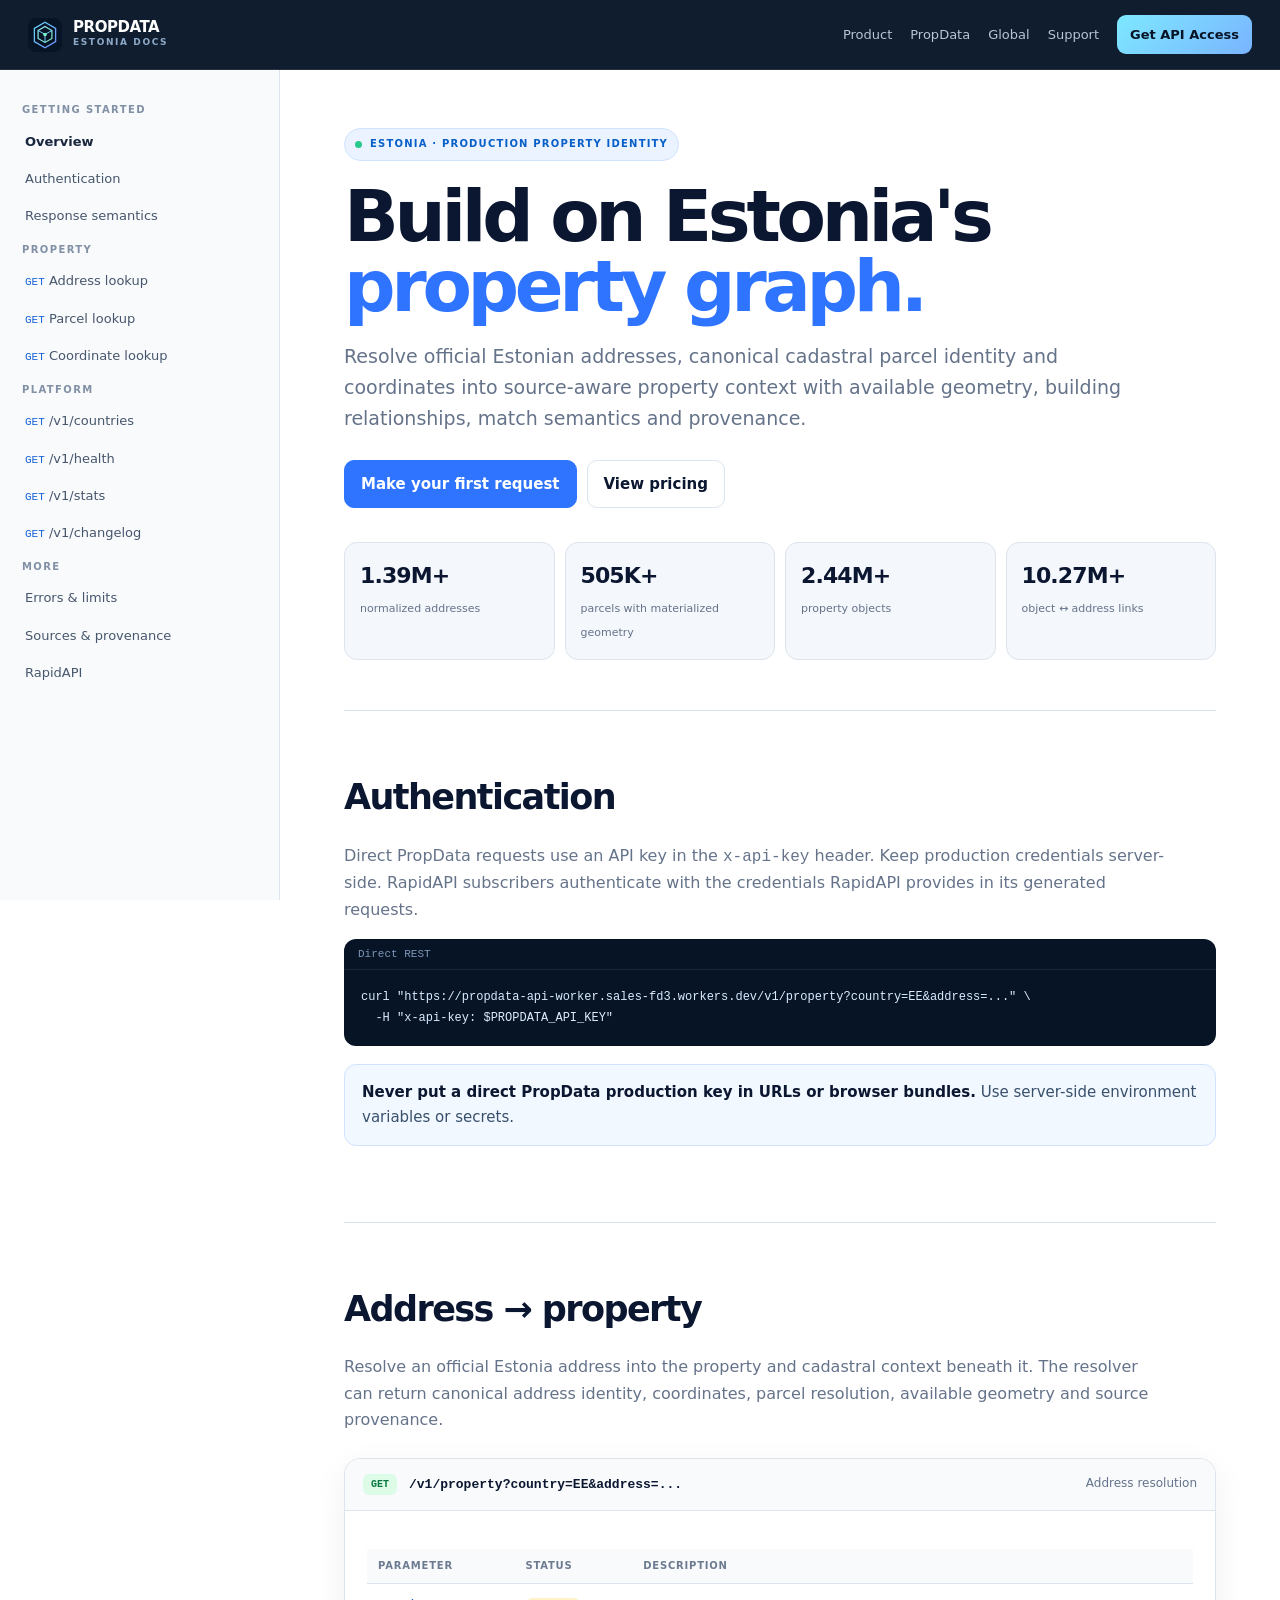
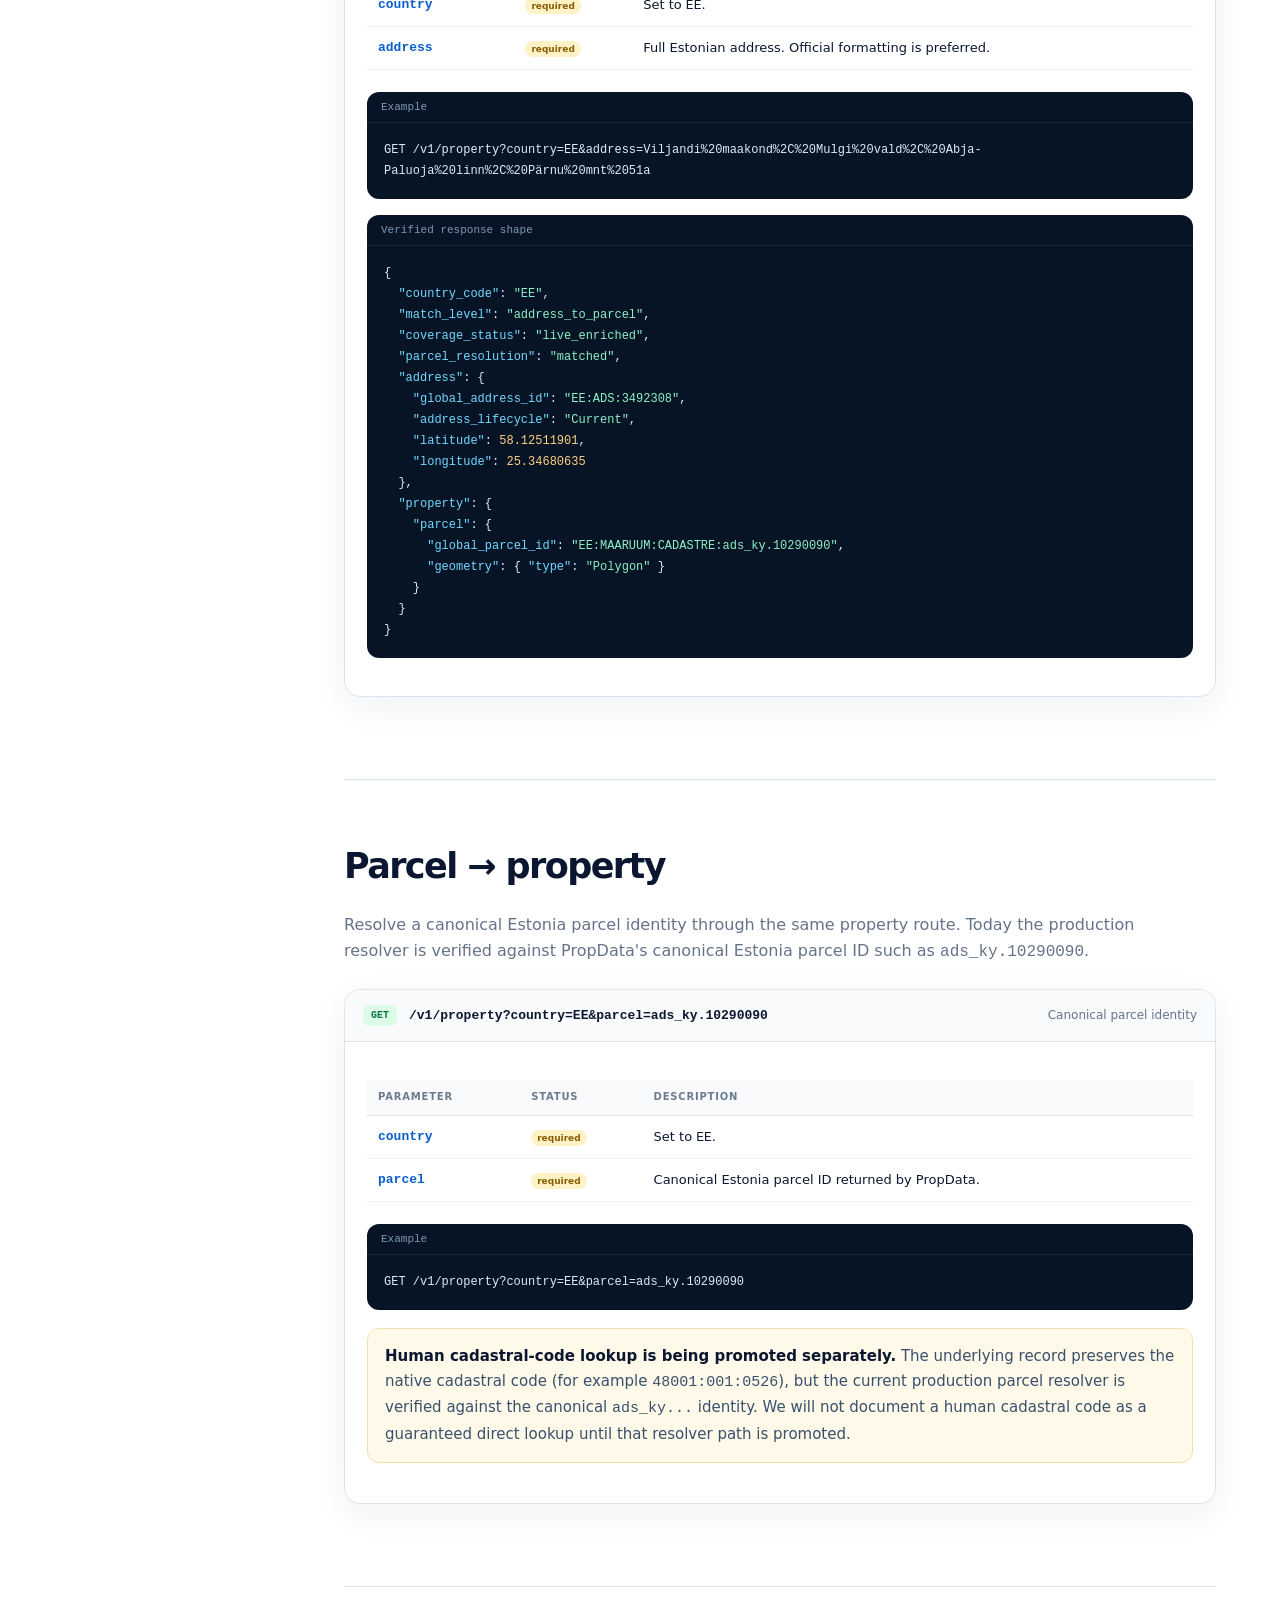
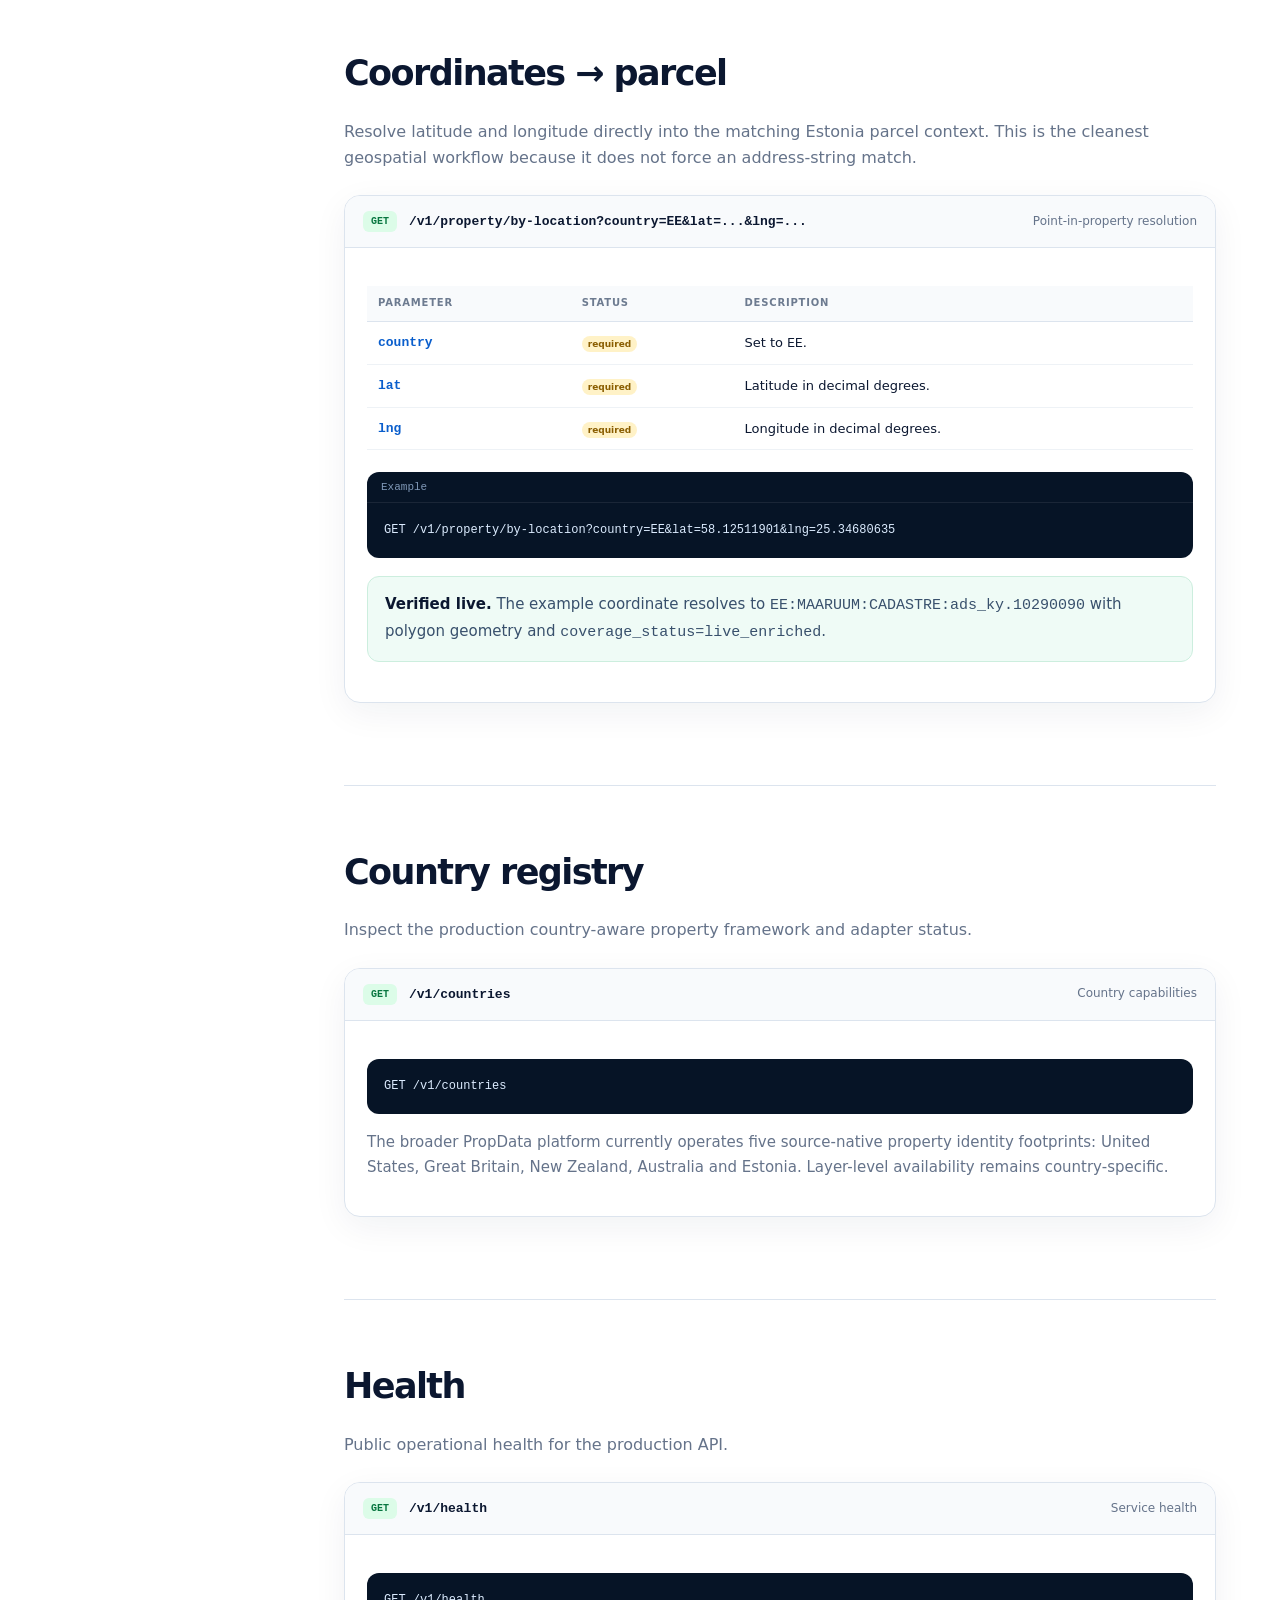
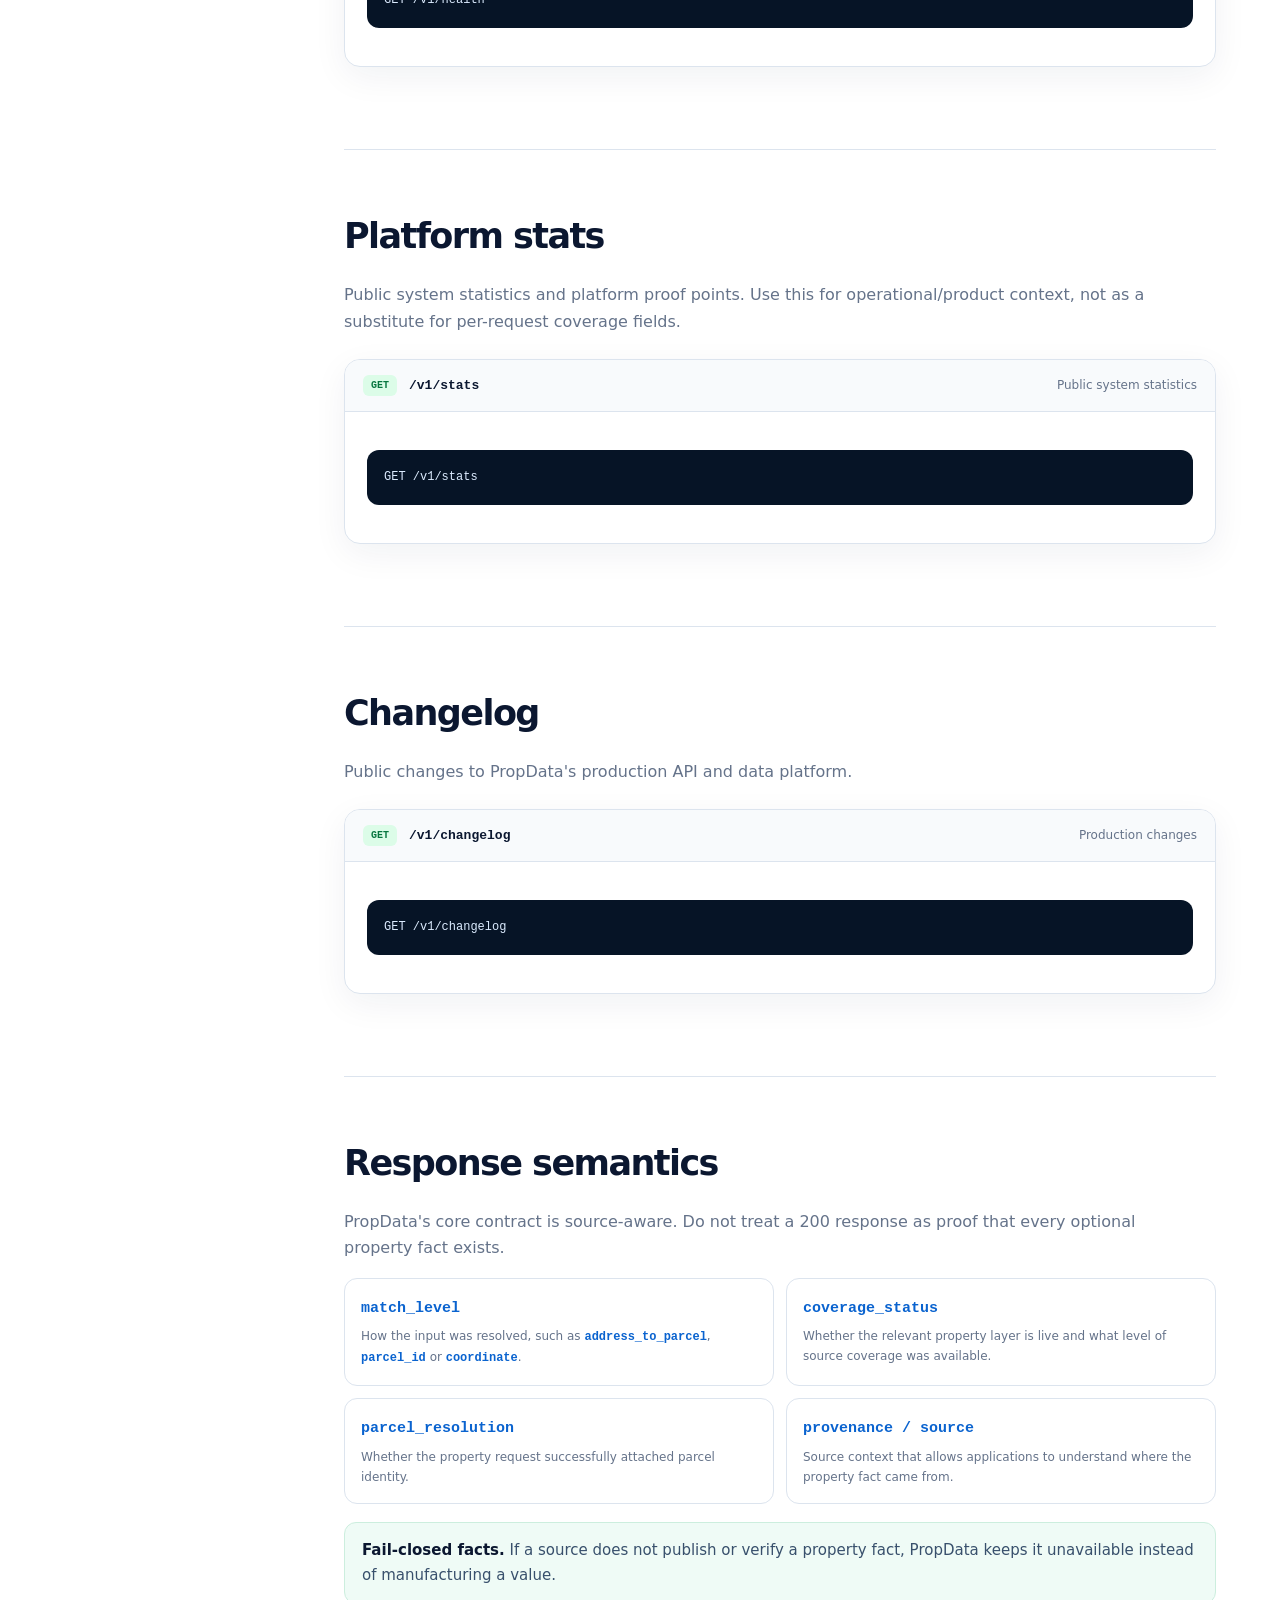
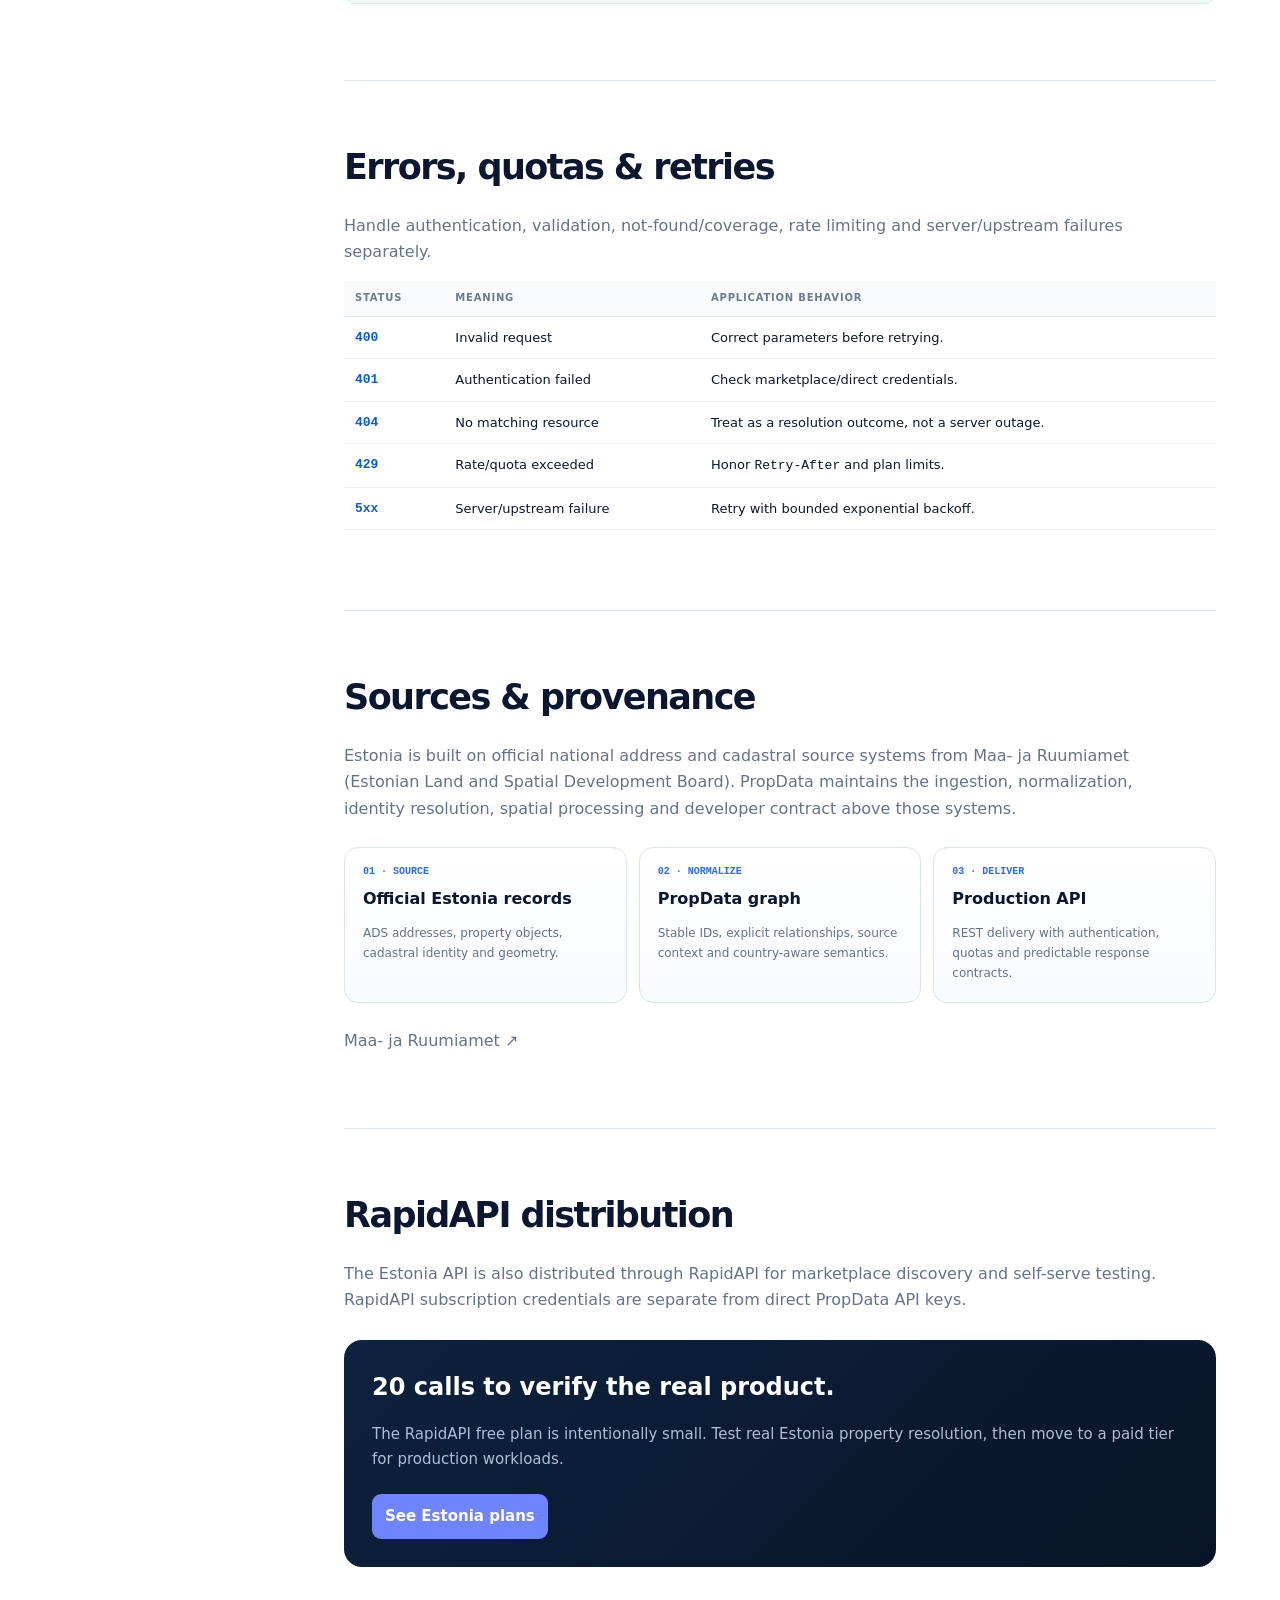
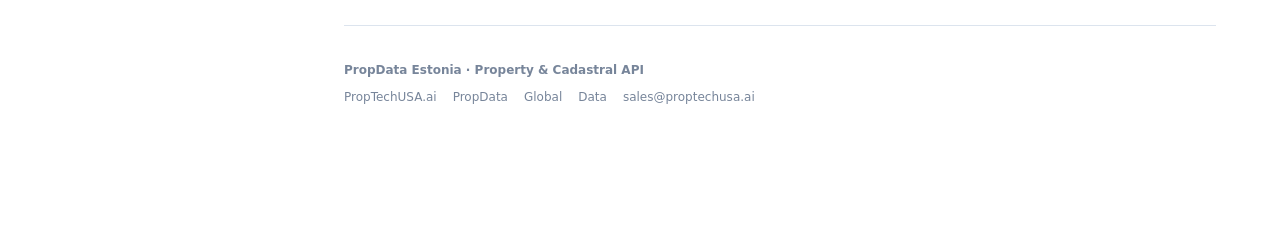
==== docs.html @ 24b3ff58 "Add premium Estonia developer documentation" ====
<!doctype html>
<html lang="en">
<head>
  <meta charset="utf-8">
  <meta name="viewport" content="width=device-width,initial-scale=1,viewport-fit=cover">
  <title>PropData Estonia API Documentation | Addresses, Parcels, Geometry & Property Graph</title>
  <meta name="description" content="Developer documentation for PropData Estonia: address lookup, parcel identity, coordinate resolution, country discovery, service health, stats, changelog, response semantics and source provenance.">
  <meta name="robots" content="index,follow,max-image-preview:large">
  <meta name="theme-color" content="#061426">
  <link rel="canonical" href="https://ee.proptechusa.ai/docs">
  <link rel="icon" href="/favicon.svg" type="image/svg+xml">
  <meta property="og:type" content="website">
  <meta property="og:site_name" content="PropData Estonia">
  <meta property="og:title" content="PropData Estonia API Documentation">
  <meta property="og:description" content="Build with Estonia property identity, addresses, cadastral parcels, available geometry and source-aware relationships through the PropData API.">
  <meta property="og:url" content="https://ee.proptechusa.ai/docs">
  <style>
    :root{--navy:#061426;--navy2:#0b1e36;--ink:#0b1730;--muted:#65738a;--line:#dce4ee;--soft:#f4f7fb;--white:#fff;--blue:#2f74ff;--cyan:#63d9ff;--green:#29c98b;--sidebar:280px;--mono:ui-monospace,SFMono-Regular,Menlo,Consolas,monospace}*{box-sizing:border-box}html{scroll-behavior:smooth}body{margin:0;font:15px/1.65 Inter,ui-sans-serif,system-ui,-apple-system,BlinkMacSystemFont,"Segoe UI",sans-serif;color:var(--ink);background:#fff}a{color:inherit;text-decoration:none}code,pre{font-family:var(--mono)}.topbar{position:sticky;top:0;z-index:50;height:70px;background:rgba(6,20,38,.96);backdrop-filter:blur(16px);border-bottom:1px solid rgba(255,255,255,.09);color:white}.topbar-inner{height:100%;max-width:1500px;margin:auto;padding:0 28px;display:flex;align-items:center;gap:25px}.brand{display:flex;align-items:center;gap:11px;font-weight:900;letter-spacing:-.03em}.brand img{width:34px;height:34px}.brand small{display:block;font-size:9px;letter-spacing:.18em;color:#8faac8}.brand strong{display:block;line-height:1}.toplinks{margin-left:auto;display:flex;gap:18px;align-items:center;color:#b8c5d6;font-size:13px}.toplinks a:hover{color:white}.toplinks .cta{color:#061426;background:linear-gradient(135deg,#7ee8ff,#79b4ff);padding:9px 13px;border-radius:9px;font-weight:800}.layout{display:grid;grid-template-columns:var(--sidebar) minmax(0,1fr)}.sidebar{position:sticky;top:70px;height:calc(100vh - 70px);overflow:auto;border-right:1px solid var(--line);background:#f8fafc;padding:25px 0}.side-title{padding:7px 22px 4px;font-size:10px;font-weight:900;letter-spacing:.14em;color:#8290a5;text-transform:uppercase}.side-link{display:block;padding:8px 22px;border-left:3px solid transparent;color:#47566c;font-size:13px}.side-link:hover{background:#eef4fb;color:#0a56ce}.side-link code{font-size:11px;color:#1764d7}.side-link.major{font-weight:750;color:#18263d}.content{max-width:1040px;padding:58px 64px 120px}.hero{padding-bottom:50px;border-bottom:1px solid var(--line)}.badge{display:inline-flex;align-items:center;gap:8px;font-size:10px;font-weight:900;letter-spacing:.12em;color:#075fc7;background:#eaf3ff;border:1px solid #cfe3ff;border-radius:999px;padding:7px 10px}.badge i{width:7px;height:7px;background:var(--green);border-radius:50%}.hero h1{font-size:clamp(44px,6vw,72px);letter-spacing:-.06em;line-height:.98;margin:20px 0 18px}.hero h1 span{color:var(--blue)}.hero p{max-width:800px;font-size:19px;color:var(--muted)}.hero-actions{display:flex;gap:10px;flex-wrap:wrap;margin-top:25px}.btn{display:inline-flex;align-items:center;justify-content:center;padding:11px 16px;border-radius:10px;font-weight:800;border:1px solid var(--line)}.btn.primary{background:var(--blue);color:white;border-color:var(--blue)}.proof{display:grid;grid-template-columns:repeat(4,1fr);gap:10px;margin-top:34px}.proof div{border:1px solid var(--line);border-radius:13px;padding:15px;background:var(--soft)}.proof b{display:block;font-size:22px;letter-spacing:-.04em}.proof span{font-size:11px;color:var(--muted)}.section{padding:58px 0;border-bottom:1px solid var(--line);scroll-margin-top:90px}.section h2{font-size:35px;letter-spacing:-.045em;margin:0 0 12px}.section>p{color:var(--muted);font-size:16px;max-width:820px}.callout{margin:18px 0;padding:15px 17px;border-radius:12px;border:1px solid #cfe3ff;background:#f2f8ff;color:#38506c}.callout.green{border-color:#cceede;background:#effbf6}.callout.warn{border-color:#f1dfad;background:#fff9e9}.callout strong{color:var(--ink)}.endpoint{margin:24px 0;border:1px solid var(--line);border-radius:16px;overflow:hidden;background:white;box-shadow:0 10px 35px rgba(20,38,65,.06)}.endpoint-head{display:flex;align-items:center;gap:12px;padding:15px 18px;background:#f8fafc;border-bottom:1px solid var(--line)}.method{font:900 10px var(--mono);color:#087640;background:#dcfce8;border-radius:6px;padding:5px 8px}.path{font:700 13px var(--mono);overflow-wrap:anywhere}.desc{margin-left:auto;color:var(--muted);font-size:12px}.endpoint-body{padding:22px}.endpoint-body h3{font-size:17px;margin:0 0 8px}.endpoint-body p{color:var(--muted)}.params{width:100%;border-collapse:collapse;margin:16px 0 22px;font-size:13px}.params th{text-align:left;background:#f8fafc;padding:9px 11px;border-bottom:1px solid var(--line);font-size:10px;letter-spacing:.08em;color:#6d7b90;text-transform:uppercase}.params td{padding:10px 11px;border-bottom:1px solid #eef2f6;vertical-align:top}.params td:first-child{font-family:var(--mono);font-weight:700;color:#0a5ecc}.req{font-size:9px;font-weight:900;color:#8a5d00;background:#fff2c7;border-radius:999px;padding:3px 6px}.opt{font-size:9px;color:#617086;background:#eef2f7;border-radius:999px;padding:3px 6px}.codebox{background:#061426;color:#dcecff;border-radius:12px;overflow:auto;margin:16px 0}.codebar{padding:9px 14px;border-bottom:1px solid rgba(255,255,255,.08);color:#7f98b7;font:11px var(--mono)}pre{margin:0;padding:17px;font-size:12px;line-height:1.75;white-space:pre-wrap}.c{color:#7890aa}.k{color:#72d9ff}.s{color:#8ef0c6}.n{color:#ffd17e}.workflow-grid{display:grid;grid-template-columns:repeat(3,1fr);gap:12px;margin:25px 0}.workflow{border:1px solid var(--line);border-radius:14px;padding:18px;background:linear-gradient(#fff,#f8fbff)}.workflow span{display:block;font:900 10px var(--mono);color:#2c6de8;margin-bottom:9px}.workflow b{display:block;font-size:16px}.workflow p{font-size:12px;color:var(--muted);margin-bottom:0}.semantics{display:grid;grid-template-columns:1fr 1fr;gap:12px}.semantic{border:1px solid var(--line);border-radius:13px;padding:16px}.semantic code{color:#0a63cf;font-weight:800}.semantic p{font-size:12px;color:var(--muted);margin:6px 0 0}.footer{padding:35px 0;color:#77859a;font-size:12px}.footer-links{display:flex;gap:16px;flex-wrap:wrap;margin-top:8px}.mobile-toggle{display:none}.rapid{background:linear-gradient(135deg,#0d223e,#071427);color:white;border-radius:18px;padding:28px;margin-top:26px}.rapid h3{margin:0 0 8px;font-size:24px}.rapid p{color:#aebfd3}.rapid a{display:inline-flex;background:#6f85ff;border-radius:9px;padding:10px 13px;font-weight:800;margin-top:7px}@media(max-width:950px){:root{--sidebar:230px}.content{padding:45px 35px 100px}.proof{grid-template-columns:1fr 1fr}.workflow-grid{grid-template-columns:1fr}.semantics{grid-template-columns:1fr}}@media(max-width:720px){.toplinks a:not(.cta){display:none}.layout{display:block}.sidebar{display:none}.content{padding:38px 20px 80px}.hero h1{font-size:48px}.proof{grid-template-columns:1fr 1fr}.endpoint-head{align-items:flex-start;flex-wrap:wrap}.desc{margin-left:0;width:100%}.params{display:block;overflow-x:auto}.semantics{grid-template-columns:1fr}.topbar-inner{padding:0 17px}}
  </style>
  <script type="application/ld+json">{"@context":"https://schema.org","@type":"TechArticle","headline":"PropData Estonia API Documentation","url":"https://ee.proptechusa.ai/docs","dateModified":"2026-09-02","author":{"@type":"Organization","name":"PropTechUSA.ai","url":"https://proptechusa.ai/"},"about":{"@type":"SoftwareApplication","name":"PropData Estonia Property & Cadastral API","applicationCategory":"DeveloperApplication"}}</script>
</head>
<body>
<header class="topbar"><div class="topbar-inner"><a class="brand" href="/"><img src="/favicon.svg" alt=""><span><strong>PROPDATA</strong><small>ESTONIA DOCS</small></span></a><nav class="toplinks"><a href="/">Product</a><a href="https://propdata.proptechusa.ai/">PropData</a><a href="https://global.proptechusa.ai/">Global</a><a href="mailto:sales@proptechusa.ai">Support</a><a class="cta" href="/#pricing">Get API Access</a></nav></div></header>
<div class="layout">
<aside class="sidebar" aria-label="Documentation navigation">
  <div class="side-title">Getting started</div><a class="side-link major" href="#overview">Overview</a><a class="side-link" href="#authentication">Authentication</a><a class="side-link" href="#semantics">Response semantics</a>
  <div class="side-title">Property</div><a class="side-link" href="#property-address"><code>GET</code> Address lookup</a><a class="side-link" href="#property-parcel"><code>GET</code> Parcel lookup</a><a class="side-link" href="#location"><code>GET</code> Coordinate lookup</a>
  <div class="side-title">Platform</div><a class="side-link" href="#countries"><code>GET</code> /v1/countries</a><a class="side-link" href="#health"><code>GET</code> /v1/health</a><a class="side-link" href="#stats"><code>GET</code> /v1/stats</a><a class="side-link" href="#changelog"><code>GET</code> /v1/changelog</a>
  <div class="side-title">More</div><a class="side-link" href="#errors">Errors & limits</a><a class="side-link" href="#sources">Sources & provenance</a><a class="side-link" href="#rapidapi">RapidAPI</a>
</aside>
<main class="content">
<section class="hero" id="overview"><div class="badge"><i></i> ESTONIA · PRODUCTION PROPERTY IDENTITY</div><h1>Build on Estonia's<br><span>property graph.</span></h1><p>Resolve official Estonian addresses, canonical cadastral parcel identity and coordinates into source-aware property context with available geometry, building relationships, match semantics and provenance.</p><div class="hero-actions"><a class="btn primary" href="#property-address">Make your first request</a><a class="btn" href="/#pricing">View pricing</a></div><div class="proof"><div><b>1.39M+</b><span>normalized addresses</span></div><div><b>505K+</b><span>parcels with materialized geometry</span></div><div><b>2.44M+</b><span>property objects</span></div><div><b>10.27M+</b><span>object ↔ address links</span></div></div></section>
<section class="section" id="authentication"><h2>Authentication</h2><p>Direct PropData requests use an API key in the <code>x-api-key</code> header. Keep production credentials server-side. RapidAPI subscribers authenticate with the credentials RapidAPI provides in its generated requests.</p><div class="codebox"><div class="codebar">Direct REST</div><pre>curl "https://propdata-api-worker.sales-fd3.workers.dev/v1/property?country=EE&amp;address=..." \
  -H "x-api-key: $PROPDATA_API_KEY"</pre></div><div class="callout"><strong>Never put a direct PropData production key in URLs or browser bundles.</strong> Use server-side environment variables or secrets.</div></section>
<section class="section" id="property-address"><h2>Address → property</h2><p>Resolve an official Estonia address into the property and cadastral context beneath it. The resolver can return canonical address identity, coordinates, parcel resolution, available geometry and source provenance.</p><div class="endpoint"><div class="endpoint-head"><span class="method">GET</span><span class="path">/v1/property?country=EE&amp;address=...</span><span class="desc">Address resolution</span></div><div class="endpoint-body"><table class="params"><thead><tr><th>Parameter</th><th>Status</th><th>Description</th></tr></thead><tbody><tr><td>country</td><td><span class="req">required</span></td><td>Set to <code>EE</code>.</td></tr><tr><td>address</td><td><span class="req">required</span></td><td>Full Estonian address. Official formatting is preferred.</td></tr></tbody></table><div class="codebox"><div class="codebar">Example</div><pre>GET /v1/property?country=EE&amp;address=Viljandi%20maakond%2C%20Mulgi%20vald%2C%20Abja-Paluoja%20linn%2C%20Pärnu%20mnt%2051a</pre></div><div class="codebox"><div class="codebar">Verified response shape</div><pre>{
  <span class="k">"country_code"</span>: <span class="s">"EE"</span>,
  <span class="k">"match_level"</span>: <span class="s">"address_to_parcel"</span>,
  <span class="k">"coverage_status"</span>: <span class="s">"live_enriched"</span>,
  <span class="k">"parcel_resolution"</span>: <span class="s">"matched"</span>,
  <span class="k">"address"</span>: {
    <span class="k">"global_address_id"</span>: <span class="s">"EE:ADS:3492308"</span>,
    <span class="k">"address_lifecycle"</span>: <span class="s">"Current"</span>,
    <span class="k">"latitude"</span>: <span class="n">58.12511901</span>,
    <span class="k">"longitude"</span>: <span class="n">25.34680635</span>
  },
  <span class="k">"property"</span>: {
    <span class="k">"parcel"</span>: {
      <span class="k">"global_parcel_id"</span>: <span class="s">"EE:MAARUUM:CADASTRE:ads_ky.10290090"</span>,
      <span class="k">"geometry"</span>: { <span class="k">"type"</span>: <span class="s">"Polygon"</span> }
    }
  }
}</pre></div></div></div></section>
<section class="section" id="property-parcel"><h2>Parcel → property</h2><p>Resolve a canonical Estonia parcel identity through the same property route. Today the production resolver is verified against PropData's canonical Estonia parcel ID such as <code>ads_ky.10290090</code>.</p><div class="endpoint"><div class="endpoint-head"><span class="method">GET</span><span class="path">/v1/property?country=EE&amp;parcel=ads_ky.10290090</span><span class="desc">Canonical parcel identity</span></div><div class="endpoint-body"><table class="params"><thead><tr><th>Parameter</th><th>Status</th><th>Description</th></tr></thead><tbody><tr><td>country</td><td><span class="req">required</span></td><td>Set to <code>EE</code>.</td></tr><tr><td>parcel</td><td><span class="req">required</span></td><td>Canonical Estonia parcel ID returned by PropData.</td></tr></tbody></table><div class="codebox"><div class="codebar">Example</div><pre>GET /v1/property?country=EE&amp;parcel=ads_ky.10290090</pre></div><div class="callout warn"><strong>Human cadastral-code lookup is being promoted separately.</strong> The underlying record preserves the native cadastral code (for example <code>48001:001:0526</code>), but the current production parcel resolver is verified against the canonical <code>ads_ky...</code> identity. We will not document a human cadastral code as a guaranteed direct lookup until that resolver path is promoted.</div></div></div></section>
<section class="section" id="location"><h2>Coordinates → parcel</h2><p>Resolve latitude and longitude directly into the matching Estonia parcel context. This is the cleanest geospatial workflow because it does not force an address-string match.</p><div class="endpoint"><div class="endpoint-head"><span class="method">GET</span><span class="path">/v1/property/by-location?country=EE&amp;lat=...&amp;lng=...</span><span class="desc">Point-in-property resolution</span></div><div class="endpoint-body"><table class="params"><thead><tr><th>Parameter</th><th>Status</th><th>Description</th></tr></thead><tbody><tr><td>country</td><td><span class="req">required</span></td><td>Set to <code>EE</code>.</td></tr><tr><td>lat</td><td><span class="req">required</span></td><td>Latitude in decimal degrees.</td></tr><tr><td>lng</td><td><span class="req">required</span></td><td>Longitude in decimal degrees.</td></tr></tbody></table><div class="codebox"><div class="codebar">Example</div><pre>GET /v1/property/by-location?country=EE&amp;lat=58.12511901&amp;lng=25.34680635</pre></div><div class="callout green"><strong>Verified live.</strong> The example coordinate resolves to <code>EE:MAARUUM:CADASTRE:ads_ky.10290090</code> with polygon geometry and <code>coverage_status=live_enriched</code>.</div></div></div></section>
<section class="section" id="countries"><h2>Country registry</h2><p>Inspect the production country-aware property framework and adapter status.</p><div class="endpoint"><div class="endpoint-head"><span class="method">GET</span><span class="path">/v1/countries</span><span class="desc">Country capabilities</span></div><div class="endpoint-body"><div class="codebox"><pre>GET /v1/countries</pre></div><p>The broader PropData platform currently operates five source-native property identity footprints: United States, Great Britain, New Zealand, Australia and Estonia. Layer-level availability remains country-specific.</p></div></div></section>
<section class="section" id="health"><h2>Health</h2><p>Public operational health for the production API.</p><div class="endpoint"><div class="endpoint-head"><span class="method">GET</span><span class="path">/v1/health</span><span class="desc">Service health</span></div><div class="endpoint-body"><div class="codebox"><pre>GET /v1/health</pre></div></div></div></section>
<section class="section" id="stats"><h2>Platform stats</h2><p>Public system statistics and platform proof points. Use this for operational/product context, not as a substitute for per-request coverage fields.</p><div class="endpoint"><div class="endpoint-head"><span class="method">GET</span><span class="path">/v1/stats</span><span class="desc">Public system statistics</span></div><div class="endpoint-body"><div class="codebox"><pre>GET /v1/stats</pre></div></div></div></section>
<section class="section" id="changelog"><h2>Changelog</h2><p>Public changes to PropData's production API and data platform.</p><div class="endpoint"><div class="endpoint-head"><span class="method">GET</span><span class="path">/v1/changelog</span><span class="desc">Production changes</span></div><div class="endpoint-body"><div class="codebox"><pre>GET /v1/changelog</pre></div></div></div></section>
<section class="section" id="semantics"><h2>Response semantics</h2><p>PropData's core contract is source-aware. Do not treat a 200 response as proof that every optional property fact exists.</p><div class="semantics"><div class="semantic"><code>match_level</code><p>How the input was resolved, such as <code>address_to_parcel</code>, <code>parcel_id</code> or <code>coordinate</code>.</p></div><div class="semantic"><code>coverage_status</code><p>Whether the relevant property layer is live and what level of source coverage was available.</p></div><div class="semantic"><code>parcel_resolution</code><p>Whether the property request successfully attached parcel identity.</p></div><div class="semantic"><code>provenance / source</code><p>Source context that allows applications to understand where the property fact came from.</p></div></div><div class="callout green"><strong>Fail-closed facts.</strong> If a source does not publish or verify a property fact, PropData keeps it unavailable instead of manufacturing a value.</div></section>
<section class="section" id="errors"><h2>Errors, quotas & retries</h2><p>Handle authentication, validation, not-found/coverage, rate limiting and server/upstream failures separately.</p><table class="params"><thead><tr><th>Status</th><th>Meaning</th><th>Application behavior</th></tr></thead><tbody><tr><td>400</td><td>Invalid request</td><td>Correct parameters before retrying.</td></tr><tr><td>401</td><td>Authentication failed</td><td>Check marketplace/direct credentials.</td></tr><tr><td>404</td><td>No matching resource</td><td>Treat as a resolution outcome, not a server outage.</td></tr><tr><td>429</td><td>Rate/quota exceeded</td><td>Honor <code>Retry-After</code> and plan limits.</td></tr><tr><td>5xx</td><td>Server/upstream failure</td><td>Retry with bounded exponential backoff.</td></tr></tbody></table></section>
<section class="section" id="sources"><h2>Sources & provenance</h2><p>Estonia is built on official national address and cadastral source systems from Maa- ja Ruumiamet (Estonian Land and Spatial Development Board). PropData maintains the ingestion, normalization, identity resolution, spatial processing and developer contract above those systems.</p><div class="workflow-grid"><div class="workflow"><span>01 · SOURCE</span><b>Official Estonia records</b><p>ADS addresses, property objects, cadastral identity and geometry.</p></div><div class="workflow"><span>02 · NORMALIZE</span><b>PropData graph</b><p>Stable IDs, explicit relationships, source context and country-aware semantics.</p></div><div class="workflow"><span>03 · DELIVER</span><b>Production API</b><p>REST delivery with authentication, quotas and predictable response contracts.</p></div></div><p><a href="https://www.maaruum.ee/en" target="_blank" rel="noopener">Maa- ja Ruumiamet ↗</a></p></section>
<section class="section" id="rapidapi"><h2>RapidAPI distribution</h2><p>The Estonia API is also distributed through RapidAPI for marketplace discovery and self-serve testing. RapidAPI subscription credentials are separate from direct PropData API keys.</p><div class="rapid"><h3>20 calls to verify the real product.</h3><p>The RapidAPI free plan is intentionally small. Test real Estonia property resolution, then move to a paid tier for production workloads.</p><a href="/#pricing">See Estonia plans</a></div></section>
<footer class="footer"><strong>PropData Estonia · Property & Cadastral API</strong><div class="footer-links"><a href="https://proptechusa.ai/">PropTechUSA.ai</a><a href="https://propdata.proptechusa.ai/">PropData</a><a href="https://global.proptechusa.ai/">Global</a><a href="https://data.proptechusa.ai/">Data</a><a href="mailto:sales@proptechusa.ai">sales@proptechusa.ai</a></div></footer>
</main></div>
</body>
</html>
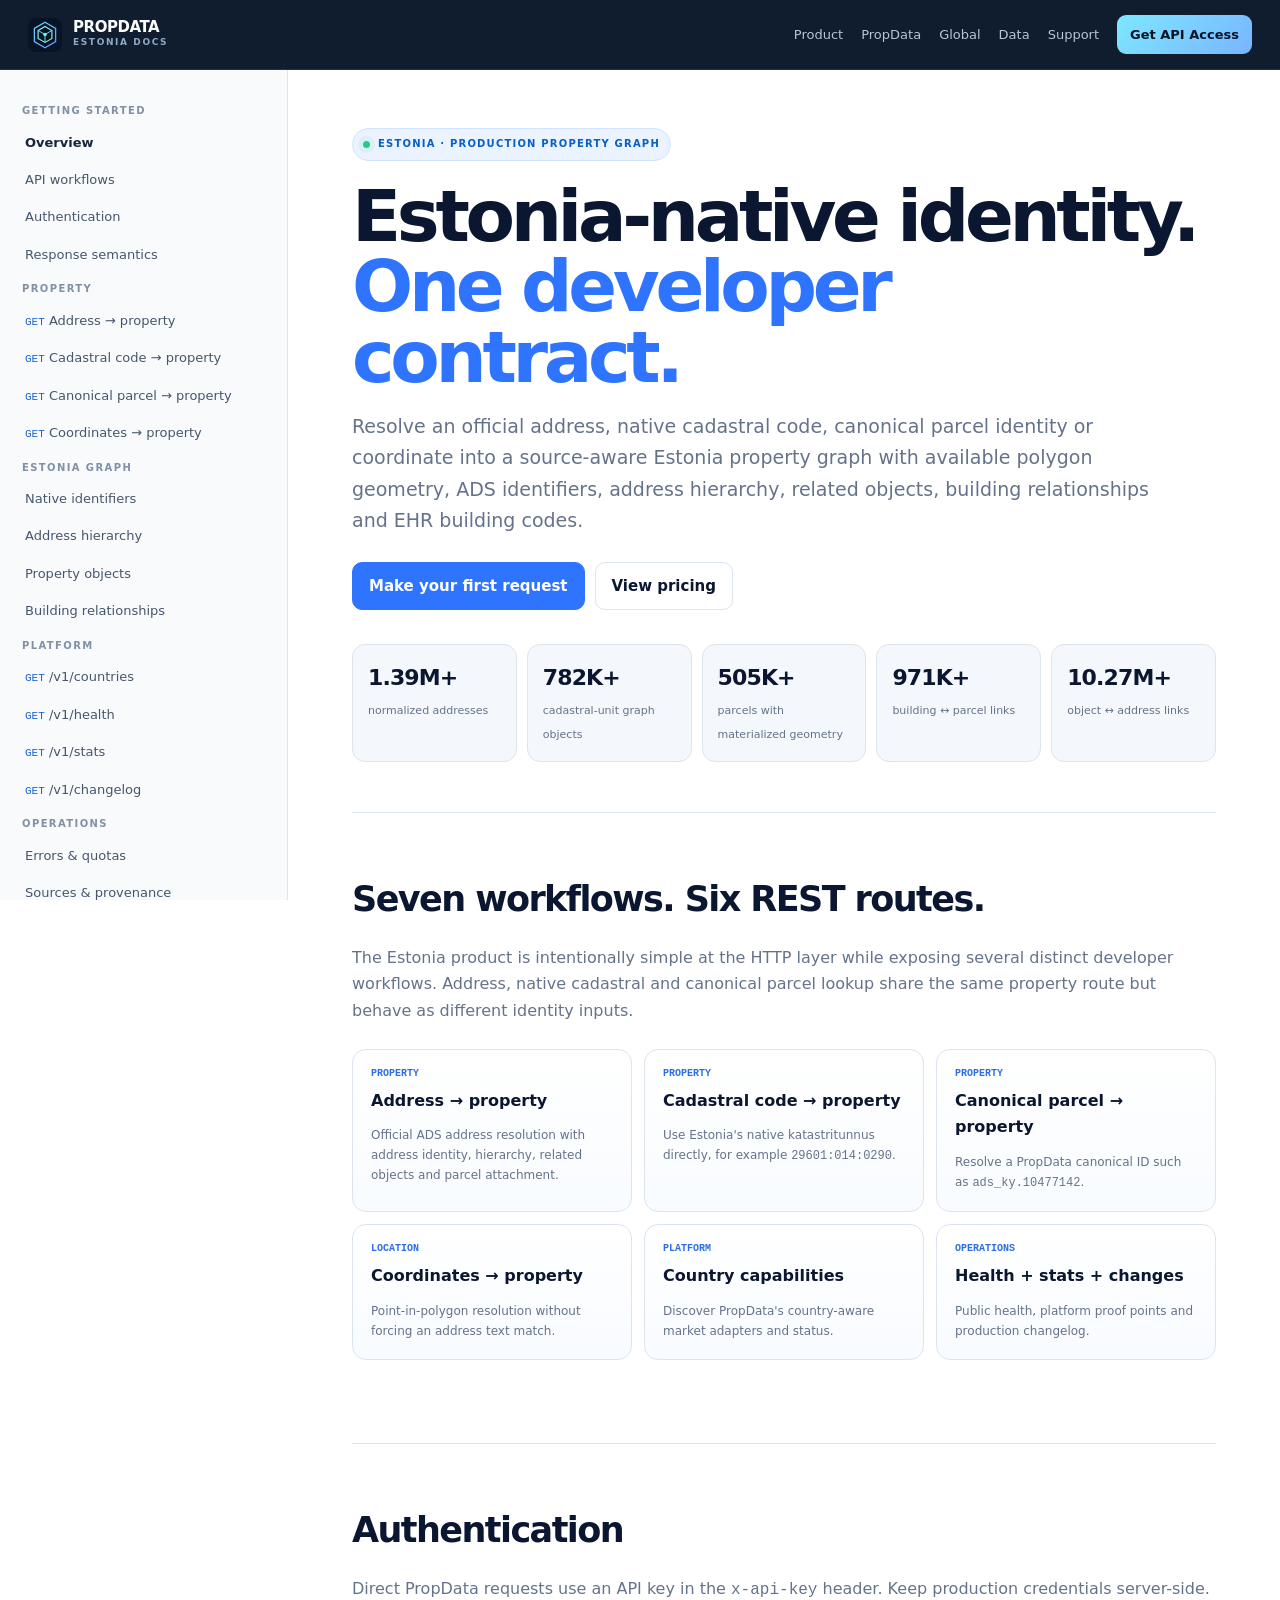
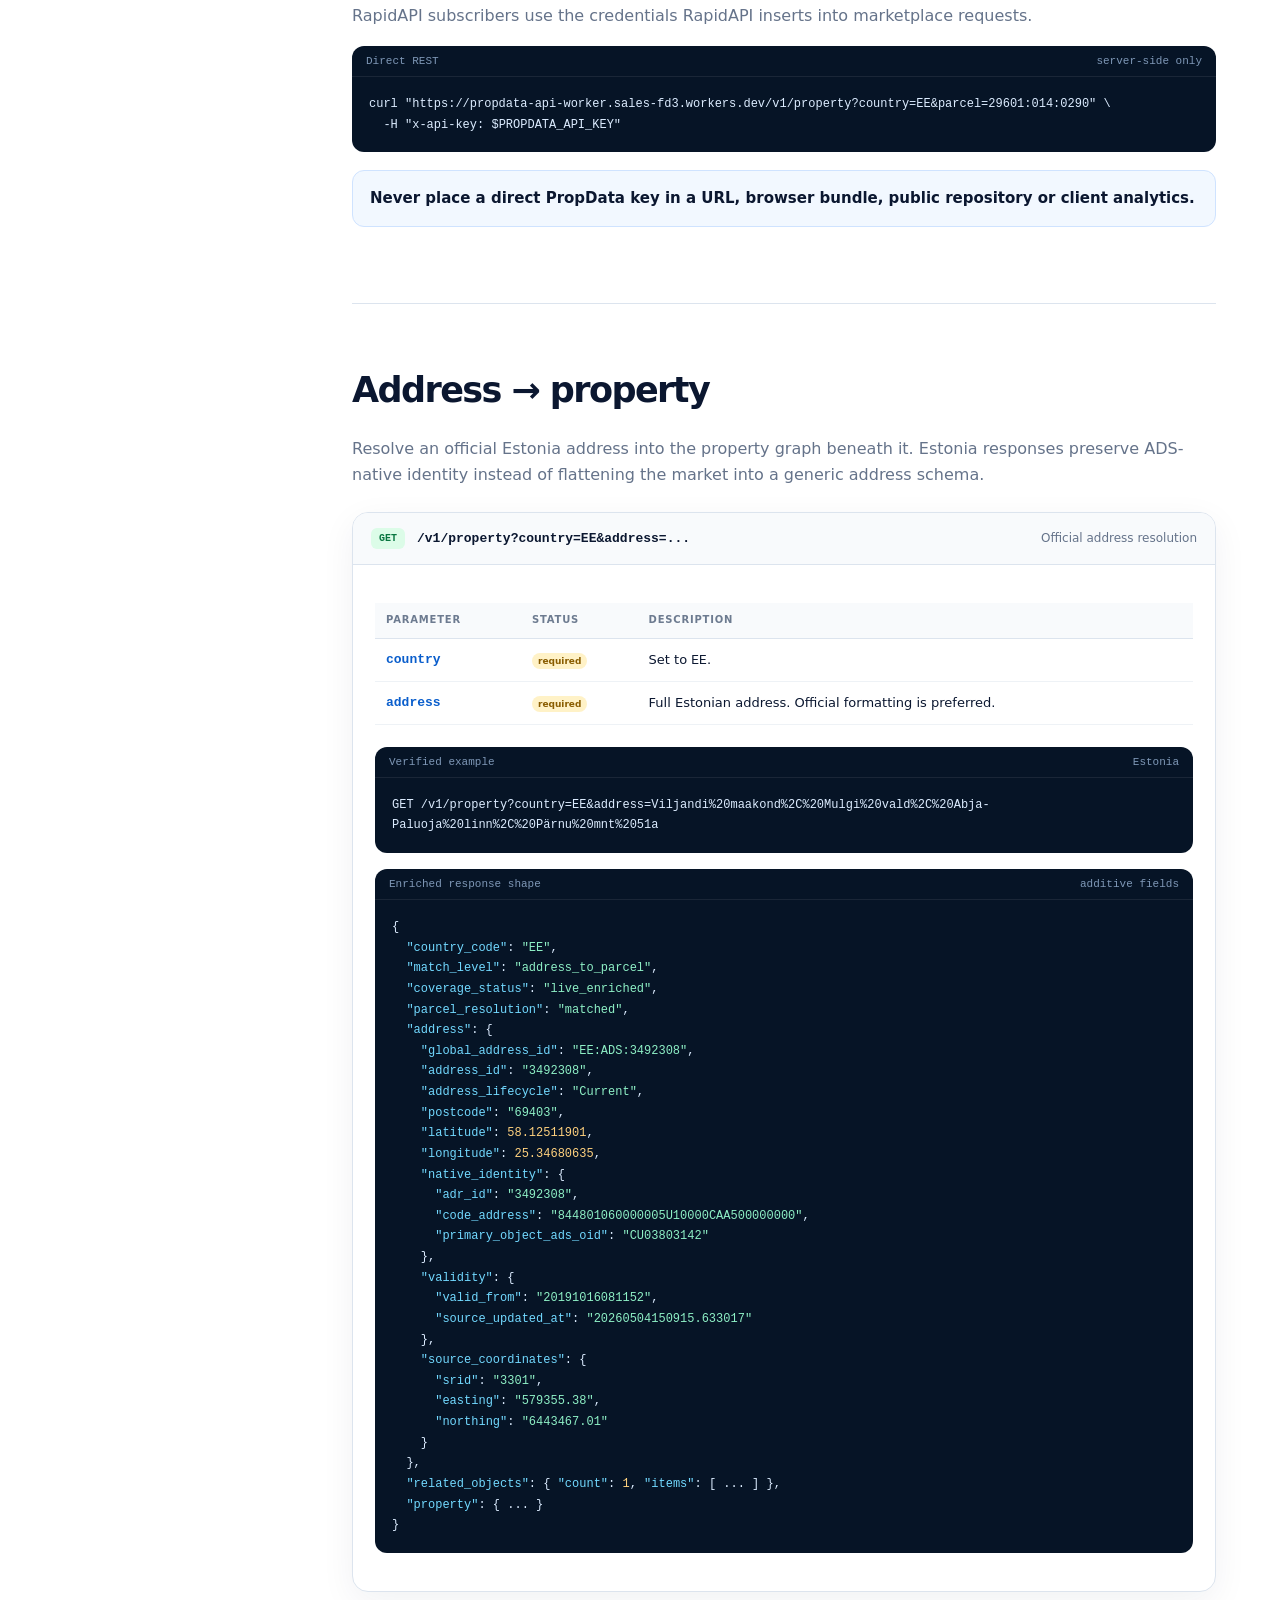
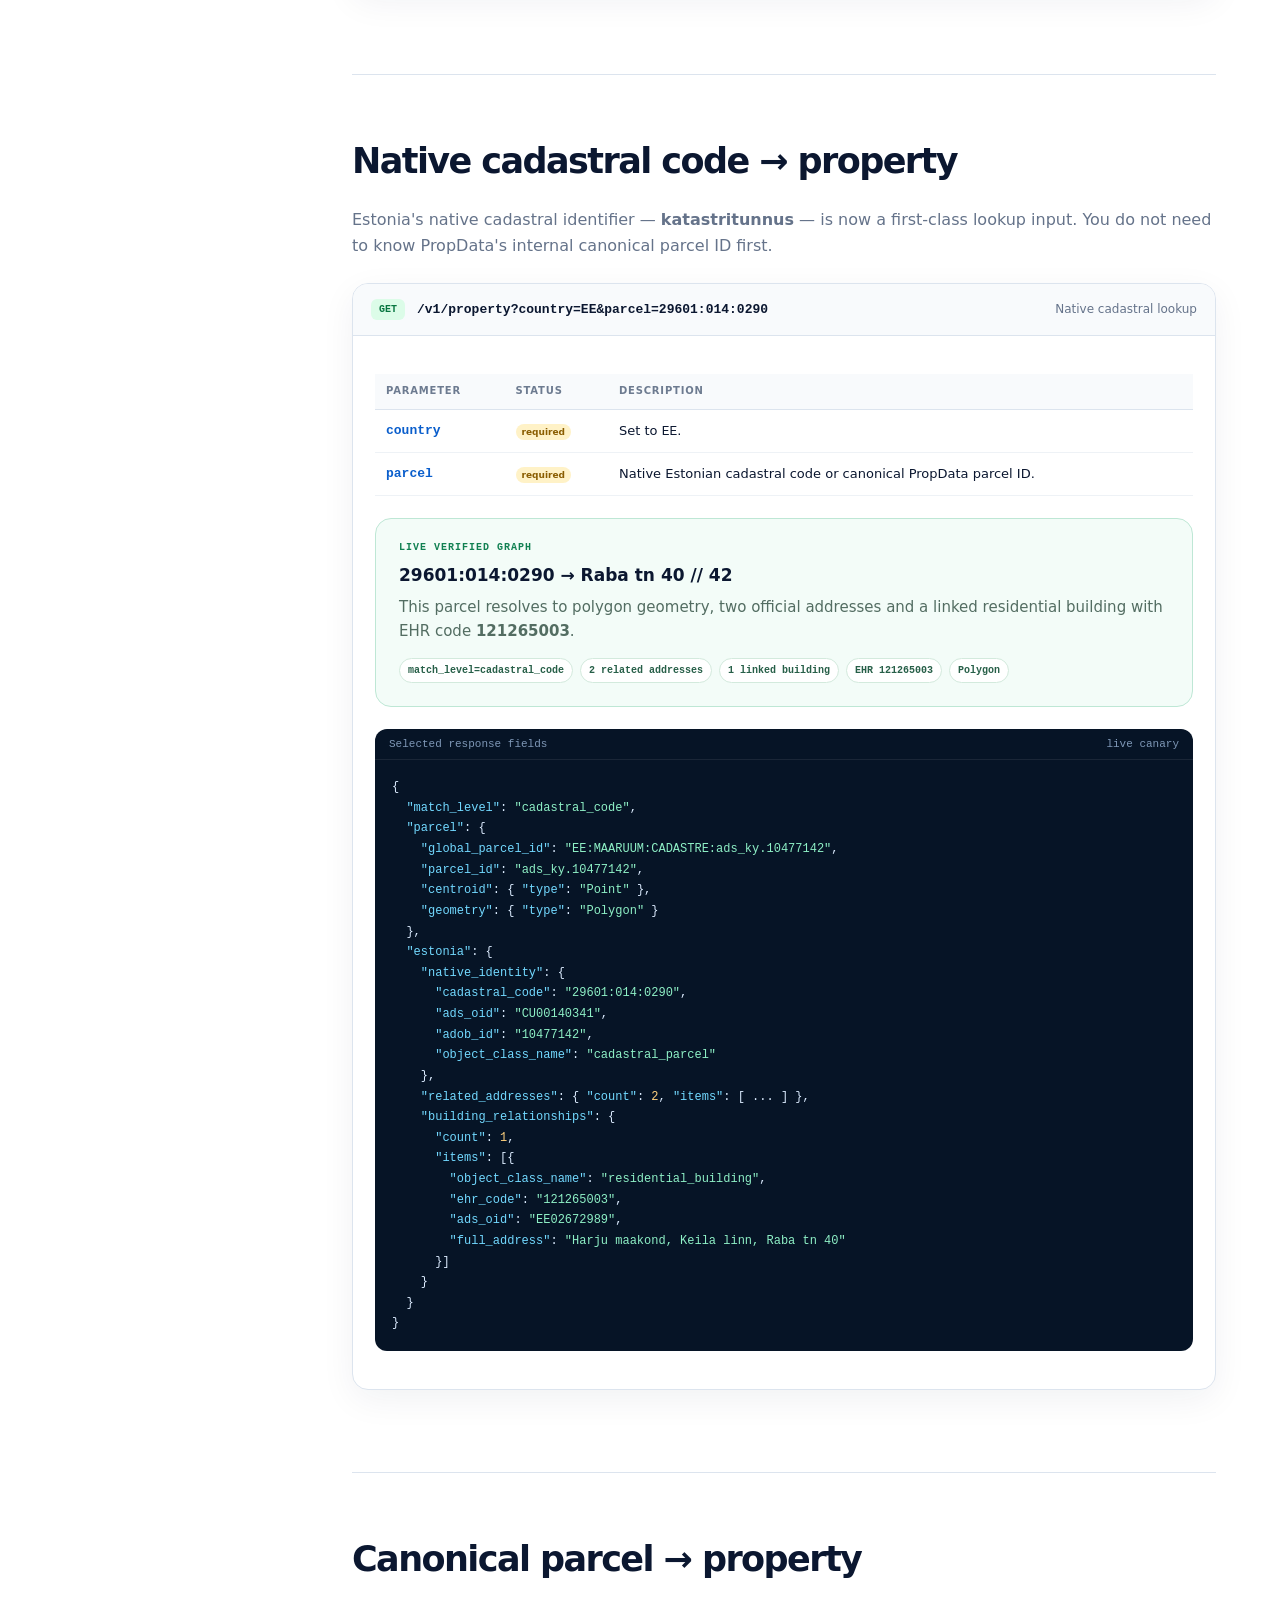
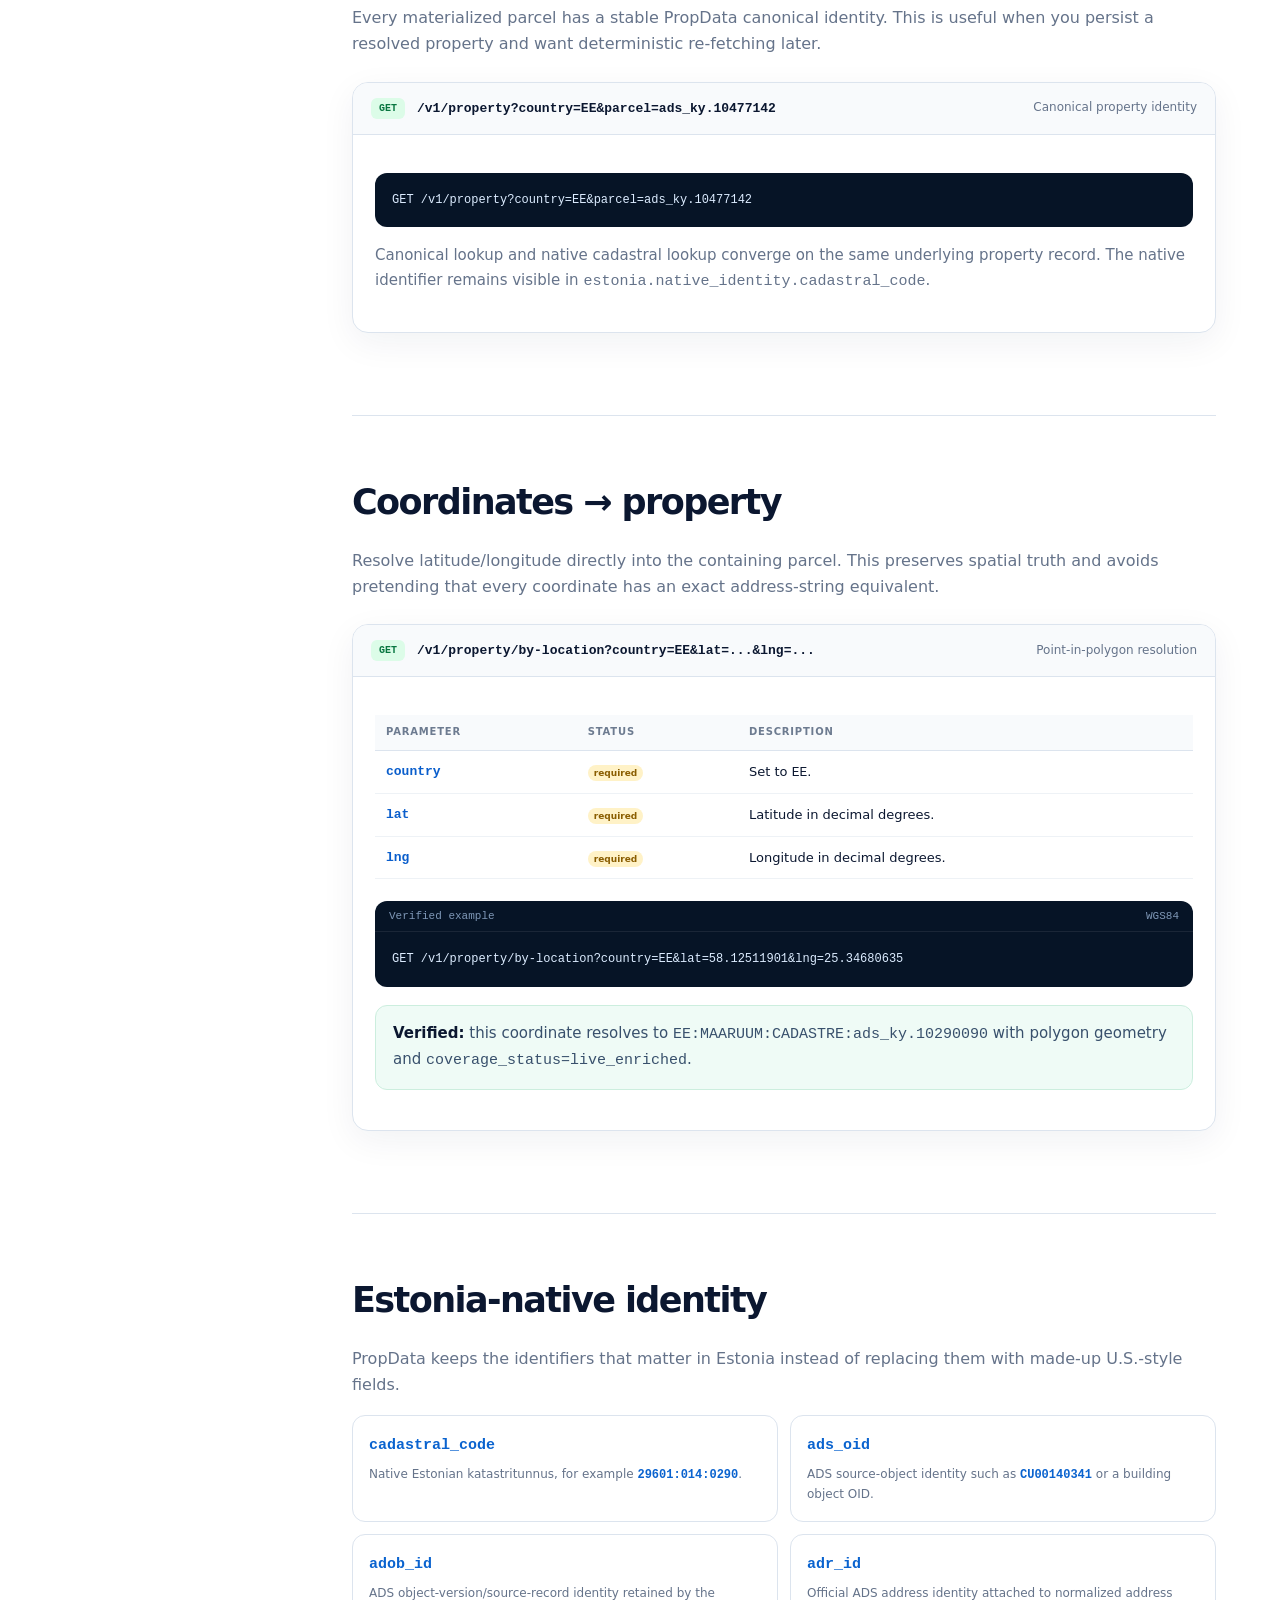
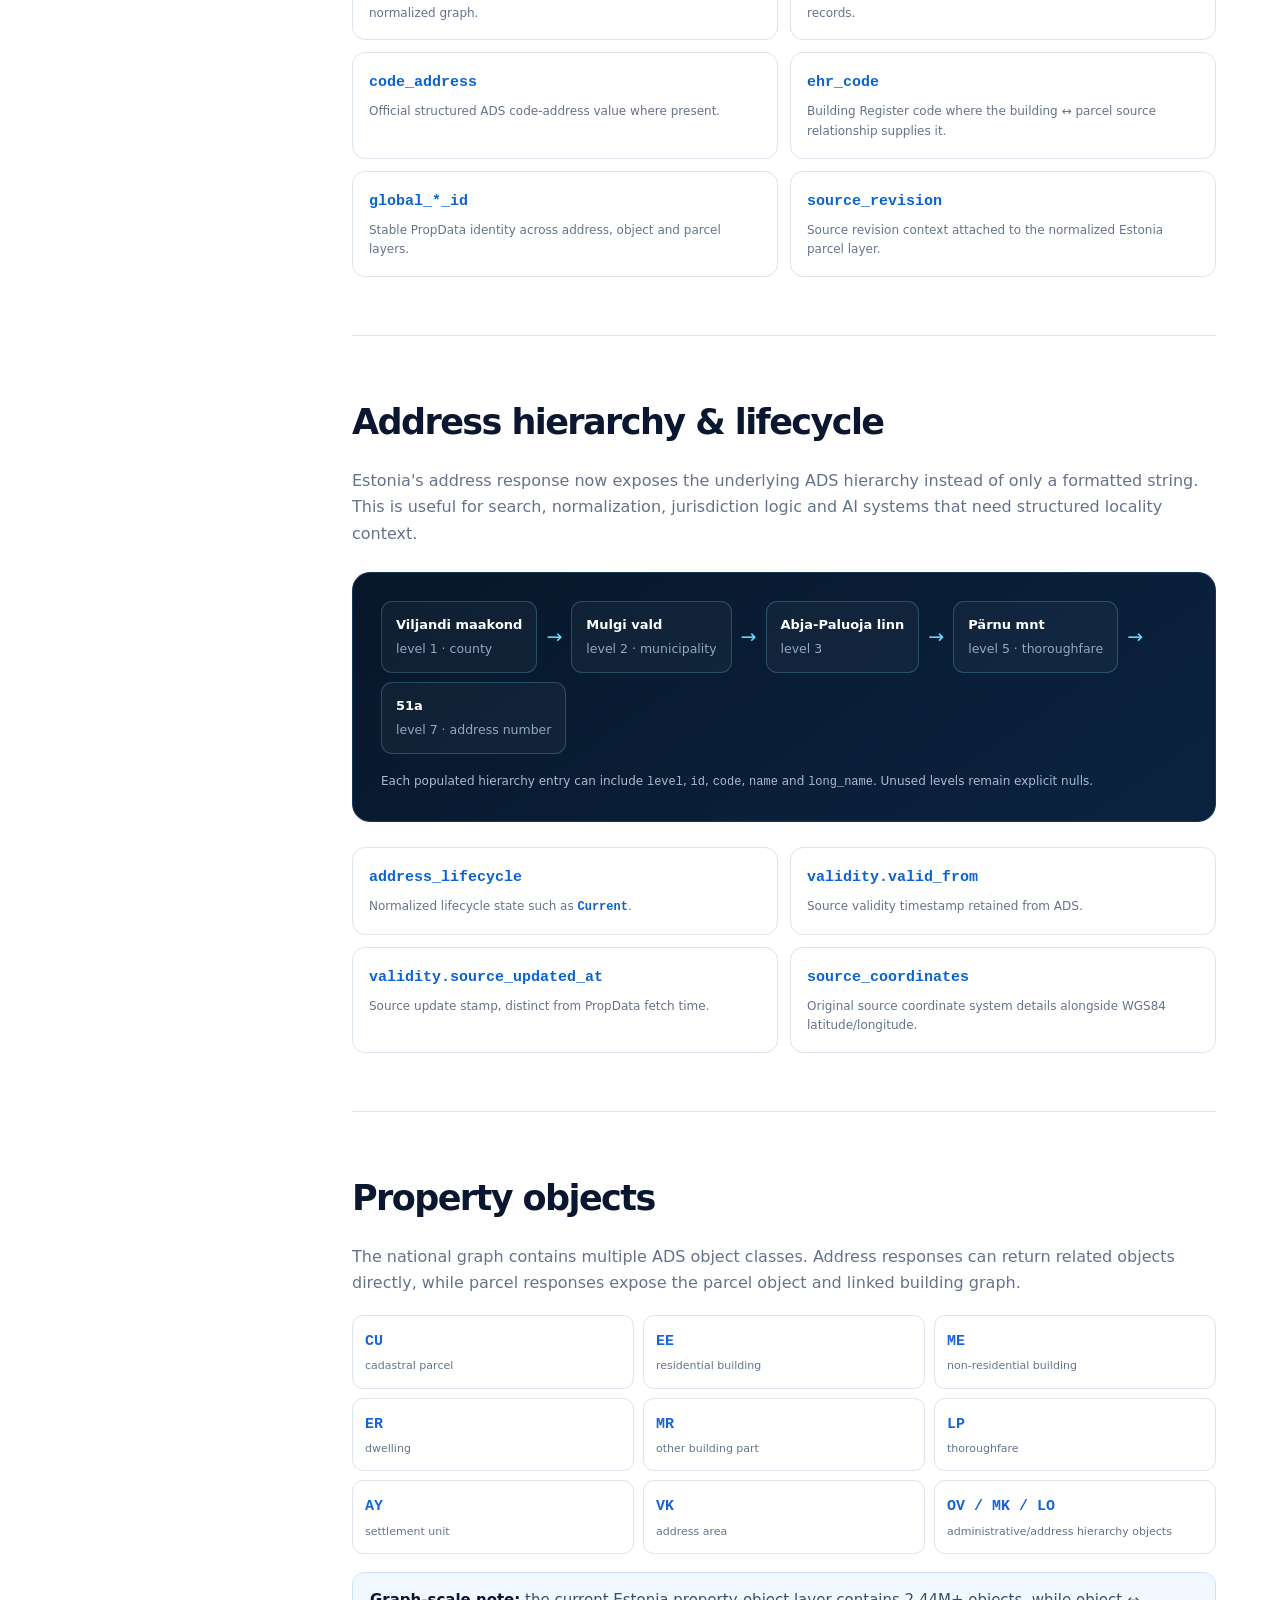
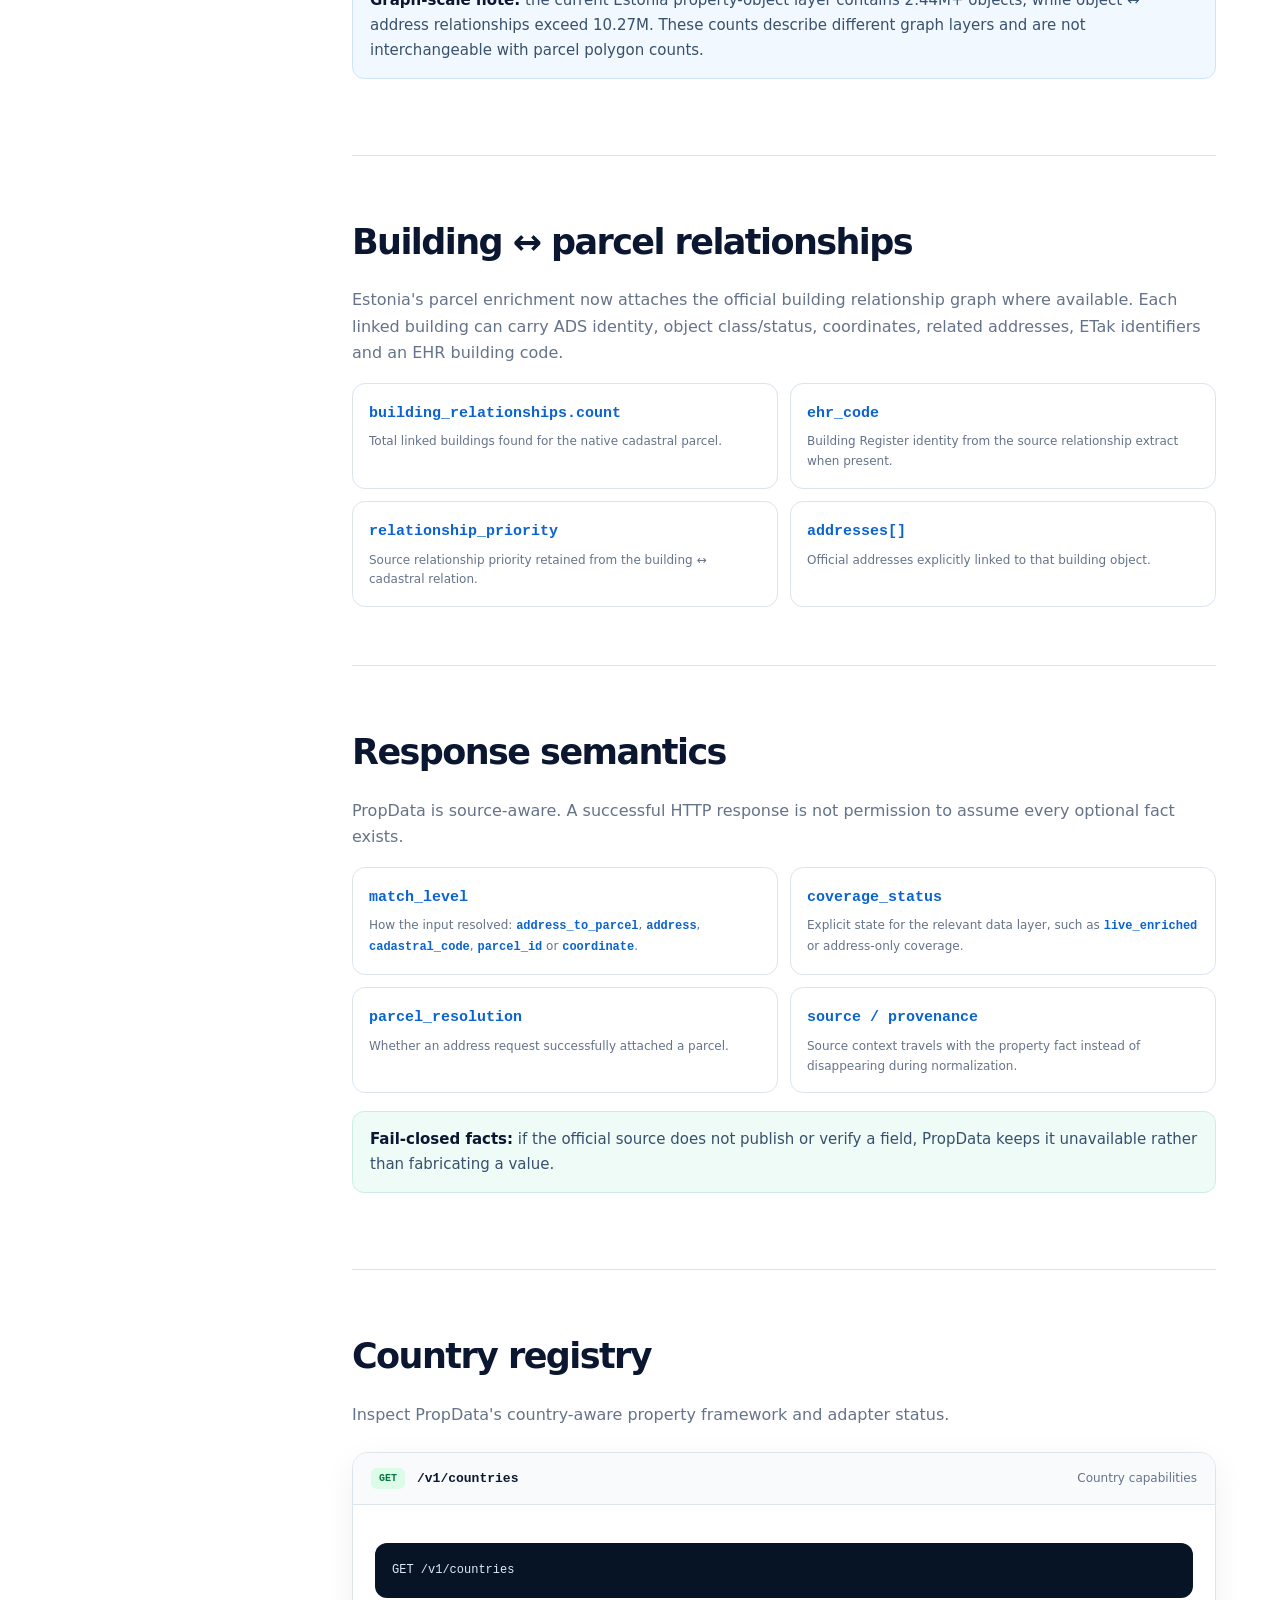
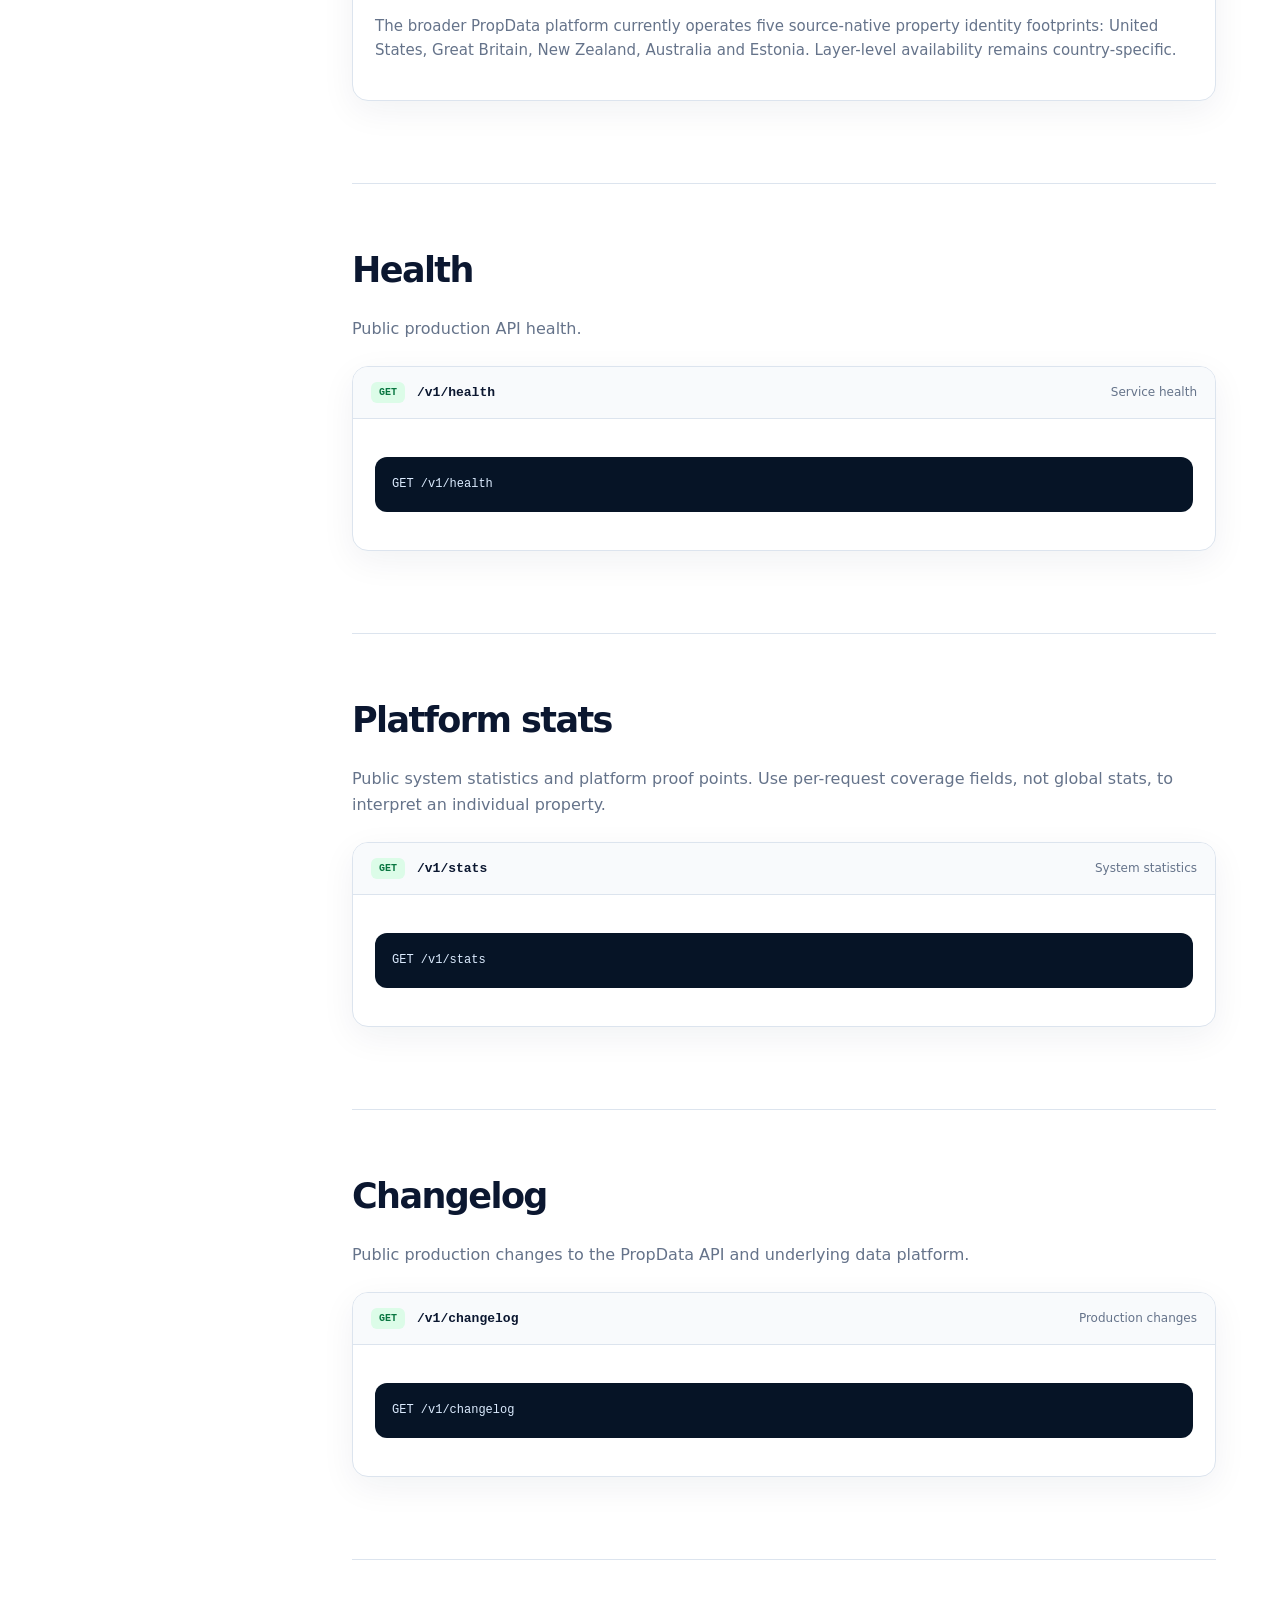
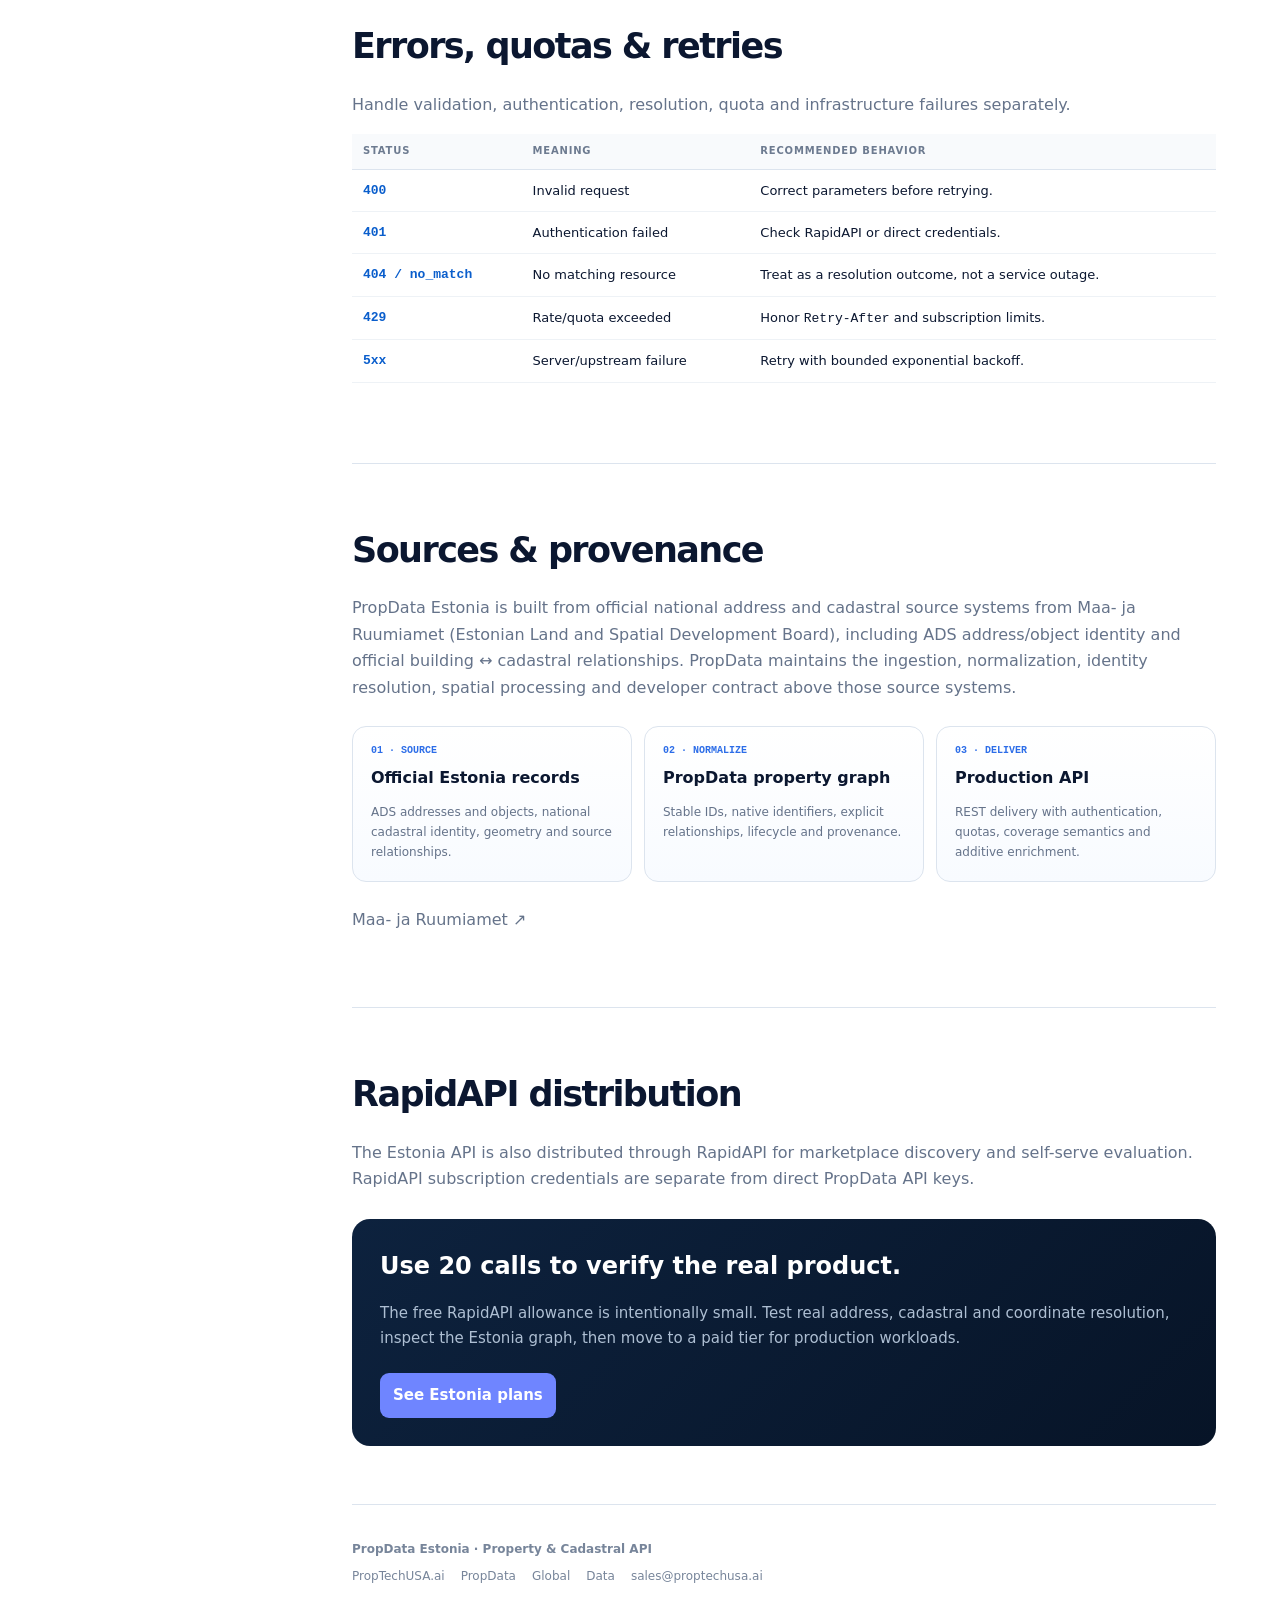
==== commit 094b9b12: "Enrich Estonia docs with native identity and building graph" ====
--- a/docs.html
+++ b/docs.html
@@ -3,63 +3,233 @@
 <head>
   <meta charset="utf-8">
   <meta name="viewport" content="width=device-width,initial-scale=1,viewport-fit=cover">
-  <title>PropData Estonia API Documentation | Addresses, Parcels, Geometry & Property Graph</title>
-  <meta name="description" content="Developer documentation for PropData Estonia: address lookup, parcel identity, coordinate resolution, country discovery, service health, stats, changelog, response semantics and source provenance.">
-  <meta name="robots" content="index,follow,max-image-preview:large">
+  <title>PropData Estonia API Docs — Address, Cadastral, Geometry & Building Graph</title>
+  <meta name="description" content="Production documentation for PropData Estonia: official address resolution, native cadastral-code lookup, coordinate-to-parcel resolution, available geometry, ADS identity, building relationships, EHR codes, platform status and provenance.">
+  <meta name="robots" content="index,follow,max-image-preview:large,max-snippet:-1">
   <meta name="theme-color" content="#061426">
   <link rel="canonical" href="https://ee.proptechusa.ai/docs">
   <link rel="icon" href="/favicon.svg" type="image/svg+xml">
   <meta property="og:type" content="website">
   <meta property="og:site_name" content="PropData Estonia">
   <meta property="og:title" content="PropData Estonia API Documentation">
-  <meta property="og:description" content="Build with Estonia property identity, addresses, cadastral parcels, available geometry and source-aware relationships through the PropData API.">
+  <meta property="og:description" content="Estonia-native property identity: addresses, cadastral codes, parcel geometry, ADS objects, building relationships and EHR codes through one developer API.">
   <meta property="og:url" content="https://ee.proptechusa.ai/docs">
+  <meta name="twitter:card" content="summary_large_image">
+  <meta name="twitter:title" content="PropData Estonia API Documentation">
+  <meta name="twitter:description" content="Build on Estonia's official-source property graph with address, cadastral, geometry and building relationship workflows.">
   <style>
-    :root{--navy:#061426;--navy2:#0b1e36;--ink:#0b1730;--muted:#65738a;--line:#dce4ee;--soft:#f4f7fb;--white:#fff;--blue:#2f74ff;--cyan:#63d9ff;--green:#29c98b;--sidebar:280px;--mono:ui-monospace,SFMono-Regular,Menlo,Consolas,monospace}*{box-sizing:border-box}html{scroll-behavior:smooth}body{margin:0;font:15px/1.65 Inter,ui-sans-serif,system-ui,-apple-system,BlinkMacSystemFont,"Segoe UI",sans-serif;color:var(--ink);background:#fff}a{color:inherit;text-decoration:none}code,pre{font-family:var(--mono)}.topbar{position:sticky;top:0;z-index:50;height:70px;background:rgba(6,20,38,.96);backdrop-filter:blur(16px);border-bottom:1px solid rgba(255,255,255,.09);color:white}.topbar-inner{height:100%;max-width:1500px;margin:auto;padding:0 28px;display:flex;align-items:center;gap:25px}.brand{display:flex;align-items:center;gap:11px;font-weight:900;letter-spacing:-.03em}.brand img{width:34px;height:34px}.brand small{display:block;font-size:9px;letter-spacing:.18em;color:#8faac8}.brand strong{display:block;line-height:1}.toplinks{margin-left:auto;display:flex;gap:18px;align-items:center;color:#b8c5d6;font-size:13px}.toplinks a:hover{color:white}.toplinks .cta{color:#061426;background:linear-gradient(135deg,#7ee8ff,#79b4ff);padding:9px 13px;border-radius:9px;font-weight:800}.layout{display:grid;grid-template-columns:var(--sidebar) minmax(0,1fr)}.sidebar{position:sticky;top:70px;height:calc(100vh - 70px);overflow:auto;border-right:1px solid var(--line);background:#f8fafc;padding:25px 0}.side-title{padding:7px 22px 4px;font-size:10px;font-weight:900;letter-spacing:.14em;color:#8290a5;text-transform:uppercase}.side-link{display:block;padding:8px 22px;border-left:3px solid transparent;color:#47566c;font-size:13px}.side-link:hover{background:#eef4fb;color:#0a56ce}.side-link code{font-size:11px;color:#1764d7}.side-link.major{font-weight:750;color:#18263d}.content{max-width:1040px;padding:58px 64px 120px}.hero{padding-bottom:50px;border-bottom:1px solid var(--line)}.badge{display:inline-flex;align-items:center;gap:8px;font-size:10px;font-weight:900;letter-spacing:.12em;color:#075fc7;background:#eaf3ff;border:1px solid #cfe3ff;border-radius:999px;padding:7px 10px}.badge i{width:7px;height:7px;background:var(--green);border-radius:50%}.hero h1{font-size:clamp(44px,6vw,72px);letter-spacing:-.06em;line-height:.98;margin:20px 0 18px}.hero h1 span{color:var(--blue)}.hero p{max-width:800px;font-size:19px;color:var(--muted)}.hero-actions{display:flex;gap:10px;flex-wrap:wrap;margin-top:25px}.btn{display:inline-flex;align-items:center;justify-content:center;padding:11px 16px;border-radius:10px;font-weight:800;border:1px solid var(--line)}.btn.primary{background:var(--blue);color:white;border-color:var(--blue)}.proof{display:grid;grid-template-columns:repeat(4,1fr);gap:10px;margin-top:34px}.proof div{border:1px solid var(--line);border-radius:13px;padding:15px;background:var(--soft)}.proof b{display:block;font-size:22px;letter-spacing:-.04em}.proof span{font-size:11px;color:var(--muted)}.section{padding:58px 0;border-bottom:1px solid var(--line);scroll-margin-top:90px}.section h2{font-size:35px;letter-spacing:-.045em;margin:0 0 12px}.section>p{color:var(--muted);font-size:16px;max-width:820px}.callout{margin:18px 0;padding:15px 17px;border-radius:12px;border:1px solid #cfe3ff;background:#f2f8ff;color:#38506c}.callout.green{border-color:#cceede;background:#effbf6}.callout.warn{border-color:#f1dfad;background:#fff9e9}.callout strong{color:var(--ink)}.endpoint{margin:24px 0;border:1px solid var(--line);border-radius:16px;overflow:hidden;background:white;box-shadow:0 10px 35px rgba(20,38,65,.06)}.endpoint-head{display:flex;align-items:center;gap:12px;padding:15px 18px;background:#f8fafc;border-bottom:1px solid var(--line)}.method{font:900 10px var(--mono);color:#087640;background:#dcfce8;border-radius:6px;padding:5px 8px}.path{font:700 13px var(--mono);overflow-wrap:anywhere}.desc{margin-left:auto;color:var(--muted);font-size:12px}.endpoint-body{padding:22px}.endpoint-body h3{font-size:17px;margin:0 0 8px}.endpoint-body p{color:var(--muted)}.params{width:100%;border-collapse:collapse;margin:16px 0 22px;font-size:13px}.params th{text-align:left;background:#f8fafc;padding:9px 11px;border-bottom:1px solid var(--line);font-size:10px;letter-spacing:.08em;color:#6d7b90;text-transform:uppercase}.params td{padding:10px 11px;border-bottom:1px solid #eef2f6;vertical-align:top}.params td:first-child{font-family:var(--mono);font-weight:700;color:#0a5ecc}.req{font-size:9px;font-weight:900;color:#8a5d00;background:#fff2c7;border-radius:999px;padding:3px 6px}.opt{font-size:9px;color:#617086;background:#eef2f7;border-radius:999px;padding:3px 6px}.codebox{background:#061426;color:#dcecff;border-radius:12px;overflow:auto;margin:16px 0}.codebar{padding:9px 14px;border-bottom:1px solid rgba(255,255,255,.08);color:#7f98b7;font:11px var(--mono)}pre{margin:0;padding:17px;font-size:12px;line-height:1.75;white-space:pre-wrap}.c{color:#7890aa}.k{color:#72d9ff}.s{color:#8ef0c6}.n{color:#ffd17e}.workflow-grid{display:grid;grid-template-columns:repeat(3,1fr);gap:12px;margin:25px 0}.workflow{border:1px solid var(--line);border-radius:14px;padding:18px;background:linear-gradient(#fff,#f8fbff)}.workflow span{display:block;font:900 10px var(--mono);color:#2c6de8;margin-bottom:9px}.workflow b{display:block;font-size:16px}.workflow p{font-size:12px;color:var(--muted);margin-bottom:0}.semantics{display:grid;grid-template-columns:1fr 1fr;gap:12px}.semantic{border:1px solid var(--line);border-radius:13px;padding:16px}.semantic code{color:#0a63cf;font-weight:800}.semantic p{font-size:12px;color:var(--muted);margin:6px 0 0}.footer{padding:35px 0;color:#77859a;font-size:12px}.footer-links{display:flex;gap:16px;flex-wrap:wrap;margin-top:8px}.mobile-toggle{display:none}.rapid{background:linear-gradient(135deg,#0d223e,#071427);color:white;border-radius:18px;padding:28px;margin-top:26px}.rapid h3{margin:0 0 8px;font-size:24px}.rapid p{color:#aebfd3}.rapid a{display:inline-flex;background:#6f85ff;border-radius:9px;padding:10px 13px;font-weight:800;margin-top:7px}@media(max-width:950px){:root{--sidebar:230px}.content{padding:45px 35px 100px}.proof{grid-template-columns:1fr 1fr}.workflow-grid{grid-template-columns:1fr}.semantics{grid-template-columns:1fr}}@media(max-width:720px){.toplinks a:not(.cta){display:none}.layout{display:block}.sidebar{display:none}.content{padding:38px 20px 80px}.hero h1{font-size:48px}.proof{grid-template-columns:1fr 1fr}.endpoint-head{align-items:flex-start;flex-wrap:wrap}.desc{margin-left:0;width:100%}.params{display:block;overflow-x:auto}.semantics{grid-template-columns:1fr}.topbar-inner{padding:0 17px}}
+    :root{--navy:#061426;--navy2:#0b1e36;--ink:#0b1730;--muted:#65738a;--line:#dce4ee;--soft:#f4f7fb;--white:#fff;--blue:#2f74ff;--cyan:#63d9ff;--green:#29c98b;--gold:#d7961a;--sidebar:288px;--mono:ui-monospace,SFMono-Regular,Menlo,Consolas,monospace}
+    *{box-sizing:border-box}html{scroll-behavior:smooth}body{margin:0;font:15px/1.65 Inter,ui-sans-serif,system-ui,-apple-system,BlinkMacSystemFont,"Segoe UI",sans-serif;color:var(--ink);background:#fff}a{color:inherit;text-decoration:none}code,pre{font-family:var(--mono)}
+    .topbar{position:sticky;top:0;z-index:50;height:70px;background:rgba(6,20,38,.96);backdrop-filter:blur(16px);border-bottom:1px solid rgba(255,255,255,.09);color:white}.topbar-inner{height:100%;max-width:1500px;margin:auto;padding:0 28px;display:flex;align-items:center;gap:25px}.brand{display:flex;align-items:center;gap:11px;font-weight:900;letter-spacing:-.03em}.brand img{width:34px;height:34px}.brand small{display:block;font-size:9px;letter-spacing:.18em;color:#8faac8}.brand strong{display:block;line-height:1}.toplinks{margin-left:auto;display:flex;gap:18px;align-items:center;color:#b8c5d6;font-size:13px}.toplinks a:hover{color:white}.toplinks .cta{color:#061426;background:linear-gradient(135deg,#7ee8ff,#79b4ff);padding:9px 13px;border-radius:9px;font-weight:800}
+    .layout{display:grid;grid-template-columns:var(--sidebar) minmax(0,1fr)}.sidebar{position:sticky;top:70px;height:calc(100vh - 70px);overflow:auto;border-right:1px solid var(--line);background:#f8fafc;padding:25px 0}.side-title{padding:8px 22px 4px;font-size:10px;font-weight:900;letter-spacing:.14em;color:#8290a5;text-transform:uppercase}.side-link{display:block;padding:8px 22px;border-left:3px solid transparent;color:#47566c;font-size:13px}.side-link:hover{background:#eef4fb;color:#0a56ce}.side-link code{font-size:11px;color:#1764d7}.side-link.major{font-weight:750;color:#18263d}
+    .content{max-width:1080px;padding:58px 64px 120px}.hero{padding-bottom:50px;border-bottom:1px solid var(--line)}.badge{display:inline-flex;align-items:center;gap:8px;font-size:10px;font-weight:900;letter-spacing:.12em;color:#075fc7;background:#eaf3ff;border:1px solid #cfe3ff;border-radius:999px;padding:7px 10px}.badge i{width:7px;height:7px;background:var(--green);border-radius:50%;box-shadow:0 0 0 5px rgba(41,201,139,.08)}.hero h1{font-size:clamp(44px,6vw,72px);letter-spacing:-.06em;line-height:.98;margin:20px 0 18px}.hero h1 span{color:var(--blue)}.hero p{max-width:830px;font-size:19px;color:var(--muted)}.hero-actions{display:flex;gap:10px;flex-wrap:wrap;margin-top:25px}.btn{display:inline-flex;align-items:center;justify-content:center;padding:11px 16px;border-radius:10px;font-weight:800;border:1px solid var(--line)}.btn.primary{background:var(--blue);color:white;border-color:var(--blue)}
+    .proof{display:grid;grid-template-columns:repeat(5,1fr);gap:10px;margin-top:34px}.proof div{border:1px solid var(--line);border-radius:13px;padding:15px;background:var(--soft)}.proof b{display:block;font-size:22px;letter-spacing:-.04em}.proof span{font-size:11px;color:var(--muted)}
+    .section{padding:58px 0;border-bottom:1px solid var(--line);scroll-margin-top:90px}.section h2{font-size:35px;letter-spacing:-.045em;margin:0 0 12px}.section h3{font-size:18px;margin:27px 0 8px}.section>p,.section-copy{color:var(--muted);font-size:16px;max-width:860px}.callout{margin:18px 0;padding:15px 17px;border-radius:12px;border:1px solid #cfe3ff;background:#f2f8ff;color:#38506c}.callout.green{border-color:#cceede;background:#effbf6}.callout.warn{border-color:#f1dfad;background:#fff9e9}.callout.dark{background:#07182c;border-color:#183654;color:#b9cae0}.callout strong{color:var(--ink)}.callout.dark strong{color:white}
+    .workflow-grid{display:grid;grid-template-columns:repeat(3,1fr);gap:12px;margin:25px 0}.workflow{border:1px solid var(--line);border-radius:14px;padding:18px;background:linear-gradient(#fff,#f8fbff)}.workflow span{display:block;font:900 10px var(--mono);color:#2c6de8;margin-bottom:9px}.workflow b{display:block;font-size:16px}.workflow p{font-size:12px;color:var(--muted);margin-bottom:0}
+    .endpoint{margin:24px 0;border:1px solid var(--line);border-radius:16px;overflow:hidden;background:white;box-shadow:0 10px 35px rgba(20,38,65,.06)}.endpoint-head{display:flex;align-items:center;gap:12px;padding:15px 18px;background:#f8fafc;border-bottom:1px solid var(--line)}.method{font:900 10px var(--mono);color:#087640;background:#dcfce8;border-radius:6px;padding:5px 8px}.path{font:700 13px var(--mono);overflow-wrap:anywhere}.desc{margin-left:auto;color:var(--muted);font-size:12px}.endpoint-body{padding:22px}.endpoint-body h3{font-size:17px;margin:0 0 8px}.endpoint-body p{color:var(--muted)}
+    .params{width:100%;border-collapse:collapse;margin:16px 0 22px;font-size:13px}.params th{text-align:left;background:#f8fafc;padding:9px 11px;border-bottom:1px solid var(--line);font-size:10px;letter-spacing:.08em;color:#6d7b90;text-transform:uppercase}.params td{padding:10px 11px;border-bottom:1px solid #eef2f6;vertical-align:top}.params td:first-child{font-family:var(--mono);font-weight:700;color:#0a5ecc}.req{font-size:9px;font-weight:900;color:#8a5d00;background:#fff2c7;border-radius:999px;padding:3px 6px}.opt{font-size:9px;color:#617086;background:#eef2f7;border-radius:999px;padding:3px 6px}
+    .codebox{background:#061426;color:#dcecff;border-radius:12px;overflow:auto;margin:16px 0}.codebar{padding:9px 14px;border-bottom:1px solid rgba(255,255,255,.08);color:#7f98b7;font:11px var(--mono);display:flex;justify-content:space-between;gap:15px}pre{margin:0;padding:17px;font-size:12px;line-height:1.72;white-space:pre-wrap}.c{color:#7890aa}.k{color:#72d9ff}.s{color:#8ef0c6}.n{color:#ffd17e}.v{color:#d5b4ff}
+    .semantics,.field-grid{display:grid;grid-template-columns:1fr 1fr;gap:12px}.semantic,.field-card{border:1px solid var(--line);border-radius:13px;padding:16px;background:#fff}.semantic code,.field-card code{color:#0a63cf;font-weight:800}.semantic p,.field-card p{font-size:12px;color:var(--muted);margin:6px 0 0}.field-card b{display:block;margin-bottom:5px}
+    .graph{margin:25px 0;padding:28px;border:1px solid #173654;border-radius:18px;background:linear-gradient(145deg,#07172a,#0b2340);color:white}.graph-row{display:flex;align-items:center;gap:9px;flex-wrap:wrap}.node{padding:12px 14px;border:1px solid rgba(126,220,255,.23);border-radius:11px;background:rgba(255,255,255,.035)}.node b{display:block;font-size:13px}.node small{color:#91a7c2}.arrow{color:#6bdcff;font-size:19px}.graph-note{margin-top:18px;color:#aabbd0;font-size:12px}
+    .class-table{display:grid;grid-template-columns:repeat(3,1fr);gap:9px;margin-top:18px}.class-pill{border:1px solid var(--line);border-radius:11px;padding:12px}.class-pill code{font-weight:900;color:#1764d7}.class-pill span{display:block;color:var(--muted);font-size:11px;margin-top:3px}
+    .live-example{border:1px solid #bee7d5;border-radius:16px;background:#f3fcf8;padding:23px;margin:22px 0}.live-example-label{font:900 10px var(--mono);letter-spacing:.1em;color:#118052;margin-bottom:8px}.live-example h3{margin:0 0 6px}.live-example p{margin:0;color:#536d62}.chips{display:flex;gap:7px;flex-wrap:wrap;margin-top:14px}.chip{font:700 10px var(--mono);padding:6px 8px;border-radius:999px;background:white;border:1px solid #d3eadd;color:#275f48}
+    .footer{padding:35px 0;color:#77859a;font-size:12px}.footer-links{display:flex;gap:16px;flex-wrap:wrap;margin-top:8px}.rapid{background:linear-gradient(135deg,#0d223e,#071427);color:white;border-radius:18px;padding:28px;margin-top:26px}.rapid h3{margin:0 0 8px;font-size:24px}.rapid p{color:#aebfd3}.rapid a{display:inline-flex;background:#6f85ff;border-radius:9px;padding:10px 13px;font-weight:800;margin-top:7px}
+    @media(max-width:1050px){:root{--sidebar:238px}.content{padding:45px 36px 100px}.proof{grid-template-columns:repeat(3,1fr)}.workflow-grid{grid-template-columns:1fr 1fr}.class-table{grid-template-columns:1fr 1fr}}
+    @media(max-width:760px){.toplinks a:not(.cta){display:none}.layout{display:block}.sidebar{display:none}.content{padding:38px 20px 80px}.hero h1{font-size:48px}.proof{grid-template-columns:1fr 1fr}.workflow-grid,.semantics,.field-grid,.class-table{grid-template-columns:1fr}.endpoint-head{align-items:flex-start;flex-wrap:wrap}.desc{margin-left:0;width:100%}.params{display:block;overflow-x:auto}.topbar-inner{padding:0 17px}.graph-row{display:grid;grid-template-columns:1fr}.arrow{transform:rotate(90deg);justify-self:center}}
   </style>
-  <script type="application/ld+json">{"@context":"https://schema.org","@type":"TechArticle","headline":"PropData Estonia API Documentation","url":"https://ee.proptechusa.ai/docs","dateModified":"2026-09-02","author":{"@type":"Organization","name":"PropTechUSA.ai","url":"https://proptechusa.ai/"},"about":{"@type":"SoftwareApplication","name":"PropData Estonia Property & Cadastral API","applicationCategory":"DeveloperApplication"}}</script>
+  <script type="application/ld+json">{"@context":"https://schema.org","@type":"TechArticle","headline":"PropData Estonia API Documentation","url":"https://ee.proptechusa.ai/docs","dateModified":"2026-09-02","author":{"@type":"Organization","name":"PropTechUSA.ai","url":"https://proptechusa.ai/"},"about":{"@type":"SoftwareApplication","name":"PropData Estonia Property & Cadastral API","applicationCategory":"DeveloperApplication","areaServed":{"@type":"Country","name":"Estonia"}}}</script>
 </head>
 <body>
-<header class="topbar"><div class="topbar-inner"><a class="brand" href="/"><img src="/favicon.svg" alt=""><span><strong>PROPDATA</strong><small>ESTONIA DOCS</small></span></a><nav class="toplinks"><a href="/">Product</a><a href="https://propdata.proptechusa.ai/">PropData</a><a href="https://global.proptechusa.ai/">Global</a><a href="mailto:sales@proptechusa.ai">Support</a><a class="cta" href="/#pricing">Get API Access</a></nav></div></header>
+<header class="topbar"><div class="topbar-inner"><a class="brand" href="/"><img src="/favicon.svg" alt=""><span><strong>PROPDATA</strong><small>ESTONIA DOCS</small></span></a><nav class="toplinks"><a href="/">Product</a><a href="https://propdata.proptechusa.ai/">PropData</a><a href="https://global.proptechusa.ai/">Global</a><a href="https://data.proptechusa.ai/">Data</a><a href="mailto:sales@proptechusa.ai">Support</a><a class="cta" href="/#pricing">Get API Access</a></nav></div></header>
 <div class="layout">
 <aside class="sidebar" aria-label="Documentation navigation">
-  <div class="side-title">Getting started</div><a class="side-link major" href="#overview">Overview</a><a class="side-link" href="#authentication">Authentication</a><a class="side-link" href="#semantics">Response semantics</a>
-  <div class="side-title">Property</div><a class="side-link" href="#property-address"><code>GET</code> Address lookup</a><a class="side-link" href="#property-parcel"><code>GET</code> Parcel lookup</a><a class="side-link" href="#location"><code>GET</code> Coordinate lookup</a>
-  <div class="side-title">Platform</div><a class="side-link" href="#countries"><code>GET</code> /v1/countries</a><a class="side-link" href="#health"><code>GET</code> /v1/health</a><a class="side-link" href="#stats"><code>GET</code> /v1/stats</a><a class="side-link" href="#changelog"><code>GET</code> /v1/changelog</a>
-  <div class="side-title">More</div><a class="side-link" href="#errors">Errors & limits</a><a class="side-link" href="#sources">Sources & provenance</a><a class="side-link" href="#rapidapi">RapidAPI</a>
+  <div class="side-title">Getting started</div>
+  <a class="side-link major" href="#overview">Overview</a><a class="side-link" href="#workflows">API workflows</a><a class="side-link" href="#authentication">Authentication</a><a class="side-link" href="#semantics">Response semantics</a>
+  <div class="side-title">Property</div>
+  <a class="side-link" href="#address"><code>GET</code> Address → property</a><a class="side-link" href="#cadastral"><code>GET</code> Cadastral code → property</a><a class="side-link" href="#canonical"><code>GET</code> Canonical parcel → property</a><a class="side-link" href="#location"><code>GET</code> Coordinates → property</a>
+  <div class="side-title">Estonia graph</div>
+  <a class="side-link" href="#native">Native identifiers</a><a class="side-link" href="#address-graph">Address hierarchy</a><a class="side-link" href="#objects">Property objects</a><a class="side-link" href="#buildings">Building relationships</a>
+  <div class="side-title">Platform</div>
+  <a class="side-link" href="#countries"><code>GET</code> /v1/countries</a><a class="side-link" href="#health"><code>GET</code> /v1/health</a><a class="side-link" href="#stats"><code>GET</code> /v1/stats</a><a class="side-link" href="#changelog"><code>GET</code> /v1/changelog</a>
+  <div class="side-title">Operations</div>
+  <a class="side-link" href="#errors">Errors & quotas</a><a class="side-link" href="#sources">Sources & provenance</a><a class="side-link" href="#rapidapi">RapidAPI</a>
 </aside>
 <main class="content">
-<section class="hero" id="overview"><div class="badge"><i></i> ESTONIA · PRODUCTION PROPERTY IDENTITY</div><h1>Build on Estonia's<br><span>property graph.</span></h1><p>Resolve official Estonian addresses, canonical cadastral parcel identity and coordinates into source-aware property context with available geometry, building relationships, match semantics and provenance.</p><div class="hero-actions"><a class="btn primary" href="#property-address">Make your first request</a><a class="btn" href="/#pricing">View pricing</a></div><div class="proof"><div><b>1.39M+</b><span>normalized addresses</span></div><div><b>505K+</b><span>parcels with materialized geometry</span></div><div><b>2.44M+</b><span>property objects</span></div><div><b>10.27M+</b><span>object ↔ address links</span></div></div></section>
-<section class="section" id="authentication"><h2>Authentication</h2><p>Direct PropData requests use an API key in the <code>x-api-key</code> header. Keep production credentials server-side. RapidAPI subscribers authenticate with the credentials RapidAPI provides in its generated requests.</p><div class="codebox"><div class="codebar">Direct REST</div><pre>curl "https://propdata-api-worker.sales-fd3.workers.dev/v1/property?country=EE&amp;address=..." \
-  -H "x-api-key: $PROPDATA_API_KEY"</pre></div><div class="callout"><strong>Never put a direct PropData production key in URLs or browser bundles.</strong> Use server-side environment variables or secrets.</div></section>
-<section class="section" id="property-address"><h2>Address → property</h2><p>Resolve an official Estonia address into the property and cadastral context beneath it. The resolver can return canonical address identity, coordinates, parcel resolution, available geometry and source provenance.</p><div class="endpoint"><div class="endpoint-head"><span class="method">GET</span><span class="path">/v1/property?country=EE&amp;address=...</span><span class="desc">Address resolution</span></div><div class="endpoint-body"><table class="params"><thead><tr><th>Parameter</th><th>Status</th><th>Description</th></tr></thead><tbody><tr><td>country</td><td><span class="req">required</span></td><td>Set to <code>EE</code>.</td></tr><tr><td>address</td><td><span class="req">required</span></td><td>Full Estonian address. Official formatting is preferred.</td></tr></tbody></table><div class="codebox"><div class="codebar">Example</div><pre>GET /v1/property?country=EE&amp;address=Viljandi%20maakond%2C%20Mulgi%20vald%2C%20Abja-Paluoja%20linn%2C%20Pärnu%20mnt%2051a</pre></div><div class="codebox"><div class="codebar">Verified response shape</div><pre>{
+<section class="hero" id="overview">
+  <div class="badge"><i></i> ESTONIA · PRODUCTION PROPERTY GRAPH</div>
+  <h1>Estonia-native identity.<br><span>One developer contract.</span></h1>
+  <p>Resolve an official address, native cadastral code, canonical parcel identity or coordinate into a source-aware Estonia property graph with available polygon geometry, ADS identifiers, address hierarchy, related objects, building relationships and EHR building codes.</p>
+  <div class="hero-actions"><a class="btn primary" href="#address">Make your first request</a><a class="btn" href="/#pricing">View pricing</a></div>
+  <div class="proof"><div><b>1.39M+</b><span>normalized addresses</span></div><div><b>782K+</b><span>cadastral-unit graph objects</span></div><div><b>505K+</b><span>parcels with materialized geometry</span></div><div><b>971K+</b><span>building ↔ parcel links</span></div><div><b>10.27M+</b><span>object ↔ address links</span></div></div>
+</section>
+
+<section class="section" id="workflows">
+  <h2>Seven workflows. Six REST routes.</h2>
+  <p>The Estonia product is intentionally simple at the HTTP layer while exposing several distinct developer workflows. Address, native cadastral and canonical parcel lookup share the same property route but behave as different identity inputs.</p>
+  <div class="workflow-grid">
+    <div class="workflow"><span>PROPERTY</span><b>Address → property</b><p>Official ADS address resolution with address identity, hierarchy, related objects and parcel attachment.</p></div>
+    <div class="workflow"><span>PROPERTY</span><b>Cadastral code → property</b><p>Use Estonia's native katastritunnus directly, for example <code>29601:014:0290</code>.</p></div>
+    <div class="workflow"><span>PROPERTY</span><b>Canonical parcel → property</b><p>Resolve a PropData canonical ID such as <code>ads_ky.10477142</code>.</p></div>
+    <div class="workflow"><span>LOCATION</span><b>Coordinates → property</b><p>Point-in-polygon resolution without forcing an address text match.</p></div>
+    <div class="workflow"><span>PLATFORM</span><b>Country capabilities</b><p>Discover PropData's country-aware market adapters and status.</p></div>
+    <div class="workflow"><span>OPERATIONS</span><b>Health + stats + changes</b><p>Public health, platform proof points and production changelog.</p></div>
+  </div>
+</section>
+
+<section class="section" id="authentication">
+  <h2>Authentication</h2>
+  <p>Direct PropData requests use an API key in the <code>x-api-key</code> header. Keep production credentials server-side. RapidAPI subscribers use the credentials RapidAPI inserts into marketplace requests.</p>
+  <div class="codebox"><div class="codebar"><span>Direct REST</span><span>server-side only</span></div><pre>curl "https://propdata-api-worker.sales-fd3.workers.dev/v1/property?country=EE&amp;parcel=29601:014:0290" \
+  -H "x-api-key: $PROPDATA_API_KEY"</pre></div>
+  <div class="callout"><strong>Never place a direct PropData key in a URL, browser bundle, public repository or client analytics.</strong></div>
+</section>
+
+<section class="section" id="address">
+  <h2>Address → property</h2>
+  <p>Resolve an official Estonia address into the property graph beneath it. Estonia responses preserve ADS-native identity instead of flattening the market into a generic address schema.</p>
+  <div class="endpoint"><div class="endpoint-head"><span class="method">GET</span><span class="path">/v1/property?country=EE&amp;address=...</span><span class="desc">Official address resolution</span></div><div class="endpoint-body">
+    <table class="params"><thead><tr><th>Parameter</th><th>Status</th><th>Description</th></tr></thead><tbody><tr><td>country</td><td><span class="req">required</span></td><td>Set to <code>EE</code>.</td></tr><tr><td>address</td><td><span class="req">required</span></td><td>Full Estonian address. Official formatting is preferred.</td></tr></tbody></table>
+    <div class="codebox"><div class="codebar"><span>Verified example</span><span>Estonia</span></div><pre>GET /v1/property?country=EE&amp;address=Viljandi%20maakond%2C%20Mulgi%20vald%2C%20Abja-Paluoja%20linn%2C%20Pärnu%20mnt%2051a</pre></div>
+    <div class="codebox"><div class="codebar"><span>Enriched response shape</span><span>additive fields</span></div><pre>{
   <span class="k">"country_code"</span>: <span class="s">"EE"</span>,
   <span class="k">"match_level"</span>: <span class="s">"address_to_parcel"</span>,
   <span class="k">"coverage_status"</span>: <span class="s">"live_enriched"</span>,
   <span class="k">"parcel_resolution"</span>: <span class="s">"matched"</span>,
   <span class="k">"address"</span>: {
     <span class="k">"global_address_id"</span>: <span class="s">"EE:ADS:3492308"</span>,
+    <span class="k">"address_id"</span>: <span class="s">"3492308"</span>,
     <span class="k">"address_lifecycle"</span>: <span class="s">"Current"</span>,
+    <span class="k">"postcode"</span>: <span class="s">"69403"</span>,
     <span class="k">"latitude"</span>: <span class="n">58.12511901</span>,
-    <span class="k">"longitude"</span>: <span class="n">25.34680635</span>
+    <span class="k">"longitude"</span>: <span class="n">25.34680635</span>,
+    <span class="k">"native_identity"</span>: {
+      <span class="k">"adr_id"</span>: <span class="s">"3492308"</span>,
+      <span class="k">"code_address"</span>: <span class="s">"844801060000005U10000CAA500000000"</span>,
+      <span class="k">"primary_object_ads_oid"</span>: <span class="s">"CU03803142"</span>
+    },
+    <span class="k">"validity"</span>: {
+      <span class="k">"valid_from"</span>: <span class="s">"20191016081152"</span>,
+      <span class="k">"source_updated_at"</span>: <span class="s">"20260504150915.633017"</span>
+    },
+    <span class="k">"source_coordinates"</span>: {
+      <span class="k">"srid"</span>: <span class="s">"3301"</span>,
+      <span class="k">"easting"</span>: <span class="s">"579355.38"</span>,
+      <span class="k">"northing"</span>: <span class="s">"6443467.01"</span>
+    }
   },
-  <span class="k">"property"</span>: {
-    <span class="k">"parcel"</span>: {
-      <span class="k">"global_parcel_id"</span>: <span class="s">"EE:MAARUUM:CADASTRE:ads_ky.10290090"</span>,
-      <span class="k">"geometry"</span>: { <span class="k">"type"</span>: <span class="s">"Polygon"</span> }
+  <span class="k">"related_objects"</span>: { <span class="k">"count"</span>: <span class="n">1</span>, <span class="k">"items"</span>: [ ... ] },
+  <span class="k">"property"</span>: { ... }
+}</pre></div>
+  </div></div>
+</section>
+
+<section class="section" id="cadastral">
+  <h2>Native cadastral code → property</h2>
+  <p>Estonia's native cadastral identifier — <strong>katastritunnus</strong> — is now a first-class lookup input. You do not need to know PropData's internal canonical parcel ID first.</p>
+  <div class="endpoint"><div class="endpoint-head"><span class="method">GET</span><span class="path">/v1/property?country=EE&amp;parcel=29601:014:0290</span><span class="desc">Native cadastral lookup</span></div><div class="endpoint-body">
+    <table class="params"><thead><tr><th>Parameter</th><th>Status</th><th>Description</th></tr></thead><tbody><tr><td>country</td><td><span class="req">required</span></td><td>Set to <code>EE</code>.</td></tr><tr><td>parcel</td><td><span class="req">required</span></td><td>Native Estonian cadastral code or canonical PropData parcel ID.</td></tr></tbody></table>
+    <div class="live-example"><div class="live-example-label">LIVE VERIFIED GRAPH</div><h3>29601:014:0290 → Raba tn 40 // 42</h3><p>This parcel resolves to polygon geometry, two official addresses and a linked residential building with EHR code <strong>121265003</strong>.</p><div class="chips"><span class="chip">match_level=cadastral_code</span><span class="chip">2 related addresses</span><span class="chip">1 linked building</span><span class="chip">EHR 121265003</span><span class="chip">Polygon</span></div></div>
+    <div class="codebox"><div class="codebar"><span>Selected response fields</span><span>live canary</span></div><pre>{
+  <span class="k">"match_level"</span>: <span class="s">"cadastral_code"</span>,
+  <span class="k">"parcel"</span>: {
+    <span class="k">"global_parcel_id"</span>: <span class="s">"EE:MAARUUM:CADASTRE:ads_ky.10477142"</span>,
+    <span class="k">"parcel_id"</span>: <span class="s">"ads_ky.10477142"</span>,
+    <span class="k">"centroid"</span>: { <span class="k">"type"</span>: <span class="s">"Point"</span> },
+    <span class="k">"geometry"</span>: { <span class="k">"type"</span>: <span class="s">"Polygon"</span> }
+  },
+  <span class="k">"estonia"</span>: {
+    <span class="k">"native_identity"</span>: {
+      <span class="k">"cadastral_code"</span>: <span class="s">"29601:014:0290"</span>,
+      <span class="k">"ads_oid"</span>: <span class="s">"CU00140341"</span>,
+      <span class="k">"adob_id"</span>: <span class="s">"10477142"</span>,
+      <span class="k">"object_class_name"</span>: <span class="s">"cadastral_parcel"</span>
+    },
+    <span class="k">"related_addresses"</span>: { <span class="k">"count"</span>: <span class="n">2</span>, <span class="k">"items"</span>: [ ... ] },
+    <span class="k">"building_relationships"</span>: {
+      <span class="k">"count"</span>: <span class="n">1</span>,
+      <span class="k">"items"</span>: [{
+        <span class="k">"object_class_name"</span>: <span class="s">"residential_building"</span>,
+        <span class="k">"ehr_code"</span>: <span class="s">"121265003"</span>,
+        <span class="k">"ads_oid"</span>: <span class="s">"EE02672989"</span>,
+        <span class="k">"full_address"</span>: <span class="s">"Harju maakond, Keila linn, Raba tn 40"</span>
+      }]
     }
   }
-}</pre></div></div></div></section>
-<section class="section" id="property-parcel"><h2>Parcel → property</h2><p>Resolve a canonical Estonia parcel identity through the same property route. Today the production resolver is verified against PropData's canonical Estonia parcel ID such as <code>ads_ky.10290090</code>.</p><div class="endpoint"><div class="endpoint-head"><span class="method">GET</span><span class="path">/v1/property?country=EE&amp;parcel=ads_ky.10290090</span><span class="desc">Canonical parcel identity</span></div><div class="endpoint-body"><table class="params"><thead><tr><th>Parameter</th><th>Status</th><th>Description</th></tr></thead><tbody><tr><td>country</td><td><span class="req">required</span></td><td>Set to <code>EE</code>.</td></tr><tr><td>parcel</td><td><span class="req">required</span></td><td>Canonical Estonia parcel ID returned by PropData.</td></tr></tbody></table><div class="codebox"><div class="codebar">Example</div><pre>GET /v1/property?country=EE&amp;parcel=ads_ky.10290090</pre></div><div class="callout warn"><strong>Human cadastral-code lookup is being promoted separately.</strong> The underlying record preserves the native cadastral code (for example <code>48001:001:0526</code>), but the current production parcel resolver is verified against the canonical <code>ads_ky...</code> identity. We will not document a human cadastral code as a guaranteed direct lookup until that resolver path is promoted.</div></div></div></section>
-<section class="section" id="location"><h2>Coordinates → parcel</h2><p>Resolve latitude and longitude directly into the matching Estonia parcel context. This is the cleanest geospatial workflow because it does not force an address-string match.</p><div class="endpoint"><div class="endpoint-head"><span class="method">GET</span><span class="path">/v1/property/by-location?country=EE&amp;lat=...&amp;lng=...</span><span class="desc">Point-in-property resolution</span></div><div class="endpoint-body"><table class="params"><thead><tr><th>Parameter</th><th>Status</th><th>Description</th></tr></thead><tbody><tr><td>country</td><td><span class="req">required</span></td><td>Set to <code>EE</code>.</td></tr><tr><td>lat</td><td><span class="req">required</span></td><td>Latitude in decimal degrees.</td></tr><tr><td>lng</td><td><span class="req">required</span></td><td>Longitude in decimal degrees.</td></tr></tbody></table><div class="codebox"><div class="codebar">Example</div><pre>GET /v1/property/by-location?country=EE&amp;lat=58.12511901&amp;lng=25.34680635</pre></div><div class="callout green"><strong>Verified live.</strong> The example coordinate resolves to <code>EE:MAARUUM:CADASTRE:ads_ky.10290090</code> with polygon geometry and <code>coverage_status=live_enriched</code>.</div></div></div></section>
-<section class="section" id="countries"><h2>Country registry</h2><p>Inspect the production country-aware property framework and adapter status.</p><div class="endpoint"><div class="endpoint-head"><span class="method">GET</span><span class="path">/v1/countries</span><span class="desc">Country capabilities</span></div><div class="endpoint-body"><div class="codebox"><pre>GET /v1/countries</pre></div><p>The broader PropData platform currently operates five source-native property identity footprints: United States, Great Britain, New Zealand, Australia and Estonia. Layer-level availability remains country-specific.</p></div></div></section>
-<section class="section" id="health"><h2>Health</h2><p>Public operational health for the production API.</p><div class="endpoint"><div class="endpoint-head"><span class="method">GET</span><span class="path">/v1/health</span><span class="desc">Service health</span></div><div class="endpoint-body"><div class="codebox"><pre>GET /v1/health</pre></div></div></div></section>
-<section class="section" id="stats"><h2>Platform stats</h2><p>Public system statistics and platform proof points. Use this for operational/product context, not as a substitute for per-request coverage fields.</p><div class="endpoint"><div class="endpoint-head"><span class="method">GET</span><span class="path">/v1/stats</span><span class="desc">Public system statistics</span></div><div class="endpoint-body"><div class="codebox"><pre>GET /v1/stats</pre></div></div></div></section>
-<section class="section" id="changelog"><h2>Changelog</h2><p>Public changes to PropData's production API and data platform.</p><div class="endpoint"><div class="endpoint-head"><span class="method">GET</span><span class="path">/v1/changelog</span><span class="desc">Production changes</span></div><div class="endpoint-body"><div class="codebox"><pre>GET /v1/changelog</pre></div></div></div></section>
-<section class="section" id="semantics"><h2>Response semantics</h2><p>PropData's core contract is source-aware. Do not treat a 200 response as proof that every optional property fact exists.</p><div class="semantics"><div class="semantic"><code>match_level</code><p>How the input was resolved, such as <code>address_to_parcel</code>, <code>parcel_id</code> or <code>coordinate</code>.</p></div><div class="semantic"><code>coverage_status</code><p>Whether the relevant property layer is live and what level of source coverage was available.</p></div><div class="semantic"><code>parcel_resolution</code><p>Whether the property request successfully attached parcel identity.</p></div><div class="semantic"><code>provenance / source</code><p>Source context that allows applications to understand where the property fact came from.</p></div></div><div class="callout green"><strong>Fail-closed facts.</strong> If a source does not publish or verify a property fact, PropData keeps it unavailable instead of manufacturing a value.</div></section>
-<section class="section" id="errors"><h2>Errors, quotas & retries</h2><p>Handle authentication, validation, not-found/coverage, rate limiting and server/upstream failures separately.</p><table class="params"><thead><tr><th>Status</th><th>Meaning</th><th>Application behavior</th></tr></thead><tbody><tr><td>400</td><td>Invalid request</td><td>Correct parameters before retrying.</td></tr><tr><td>401</td><td>Authentication failed</td><td>Check marketplace/direct credentials.</td></tr><tr><td>404</td><td>No matching resource</td><td>Treat as a resolution outcome, not a server outage.</td></tr><tr><td>429</td><td>Rate/quota exceeded</td><td>Honor <code>Retry-After</code> and plan limits.</td></tr><tr><td>5xx</td><td>Server/upstream failure</td><td>Retry with bounded exponential backoff.</td></tr></tbody></table></section>
-<section class="section" id="sources"><h2>Sources & provenance</h2><p>Estonia is built on official national address and cadastral source systems from Maa- ja Ruumiamet (Estonian Land and Spatial Development Board). PropData maintains the ingestion, normalization, identity resolution, spatial processing and developer contract above those systems.</p><div class="workflow-grid"><div class="workflow"><span>01 · SOURCE</span><b>Official Estonia records</b><p>ADS addresses, property objects, cadastral identity and geometry.</p></div><div class="workflow"><span>02 · NORMALIZE</span><b>PropData graph</b><p>Stable IDs, explicit relationships, source context and country-aware semantics.</p></div><div class="workflow"><span>03 · DELIVER</span><b>Production API</b><p>REST delivery with authentication, quotas and predictable response contracts.</p></div></div><p><a href="https://www.maaruum.ee/en" target="_blank" rel="noopener">Maa- ja Ruumiamet ↗</a></p></section>
-<section class="section" id="rapidapi"><h2>RapidAPI distribution</h2><p>The Estonia API is also distributed through RapidAPI for marketplace discovery and self-serve testing. RapidAPI subscription credentials are separate from direct PropData API keys.</p><div class="rapid"><h3>20 calls to verify the real product.</h3><p>The RapidAPI free plan is intentionally small. Test real Estonia property resolution, then move to a paid tier for production workloads.</p><a href="/#pricing">See Estonia plans</a></div></section>
+}</pre></div>
+  </div></div>
+</section>
+
+<section class="section" id="canonical">
+  <h2>Canonical parcel → property</h2>
+  <p>Every materialized parcel has a stable PropData canonical identity. This is useful when you persist a resolved property and want deterministic re-fetching later.</p>
+  <div class="endpoint"><div class="endpoint-head"><span class="method">GET</span><span class="path">/v1/property?country=EE&amp;parcel=ads_ky.10477142</span><span class="desc">Canonical property identity</span></div><div class="endpoint-body"><div class="codebox"><pre>GET /v1/property?country=EE&amp;parcel=ads_ky.10477142</pre></div><p>Canonical lookup and native cadastral lookup converge on the same underlying property record. The native identifier remains visible in <code>estonia.native_identity.cadastral_code</code>.</p></div></div>
+</section>
+
+<section class="section" id="location">
+  <h2>Coordinates → property</h2>
+  <p>Resolve latitude/longitude directly into the containing parcel. This preserves spatial truth and avoids pretending that every coordinate has an exact address-string equivalent.</p>
+  <div class="endpoint"><div class="endpoint-head"><span class="method">GET</span><span class="path">/v1/property/by-location?country=EE&amp;lat=...&amp;lng=...</span><span class="desc">Point-in-polygon resolution</span></div><div class="endpoint-body">
+    <table class="params"><thead><tr><th>Parameter</th><th>Status</th><th>Description</th></tr></thead><tbody><tr><td>country</td><td><span class="req">required</span></td><td>Set to <code>EE</code>.</td></tr><tr><td>lat</td><td><span class="req">required</span></td><td>Latitude in decimal degrees.</td></tr><tr><td>lng</td><td><span class="req">required</span></td><td>Longitude in decimal degrees.</td></tr></tbody></table>
+    <div class="codebox"><div class="codebar"><span>Verified example</span><span>WGS84</span></div><pre>GET /v1/property/by-location?country=EE&amp;lat=58.12511901&amp;lng=25.34680635</pre></div>
+    <div class="callout green"><strong>Verified:</strong> this coordinate resolves to <code>EE:MAARUUM:CADASTRE:ads_ky.10290090</code> with polygon geometry and <code>coverage_status=live_enriched</code>.</div>
+  </div></div>
+</section>
+
+<section class="section" id="native">
+  <h2>Estonia-native identity</h2>
+  <p>PropData keeps the identifiers that matter in Estonia instead of replacing them with made-up U.S.-style fields.</p>
+  <div class="field-grid">
+    <div class="field-card"><b><code>cadastral_code</code></b><p>Native Estonian katastritunnus, for example <code>29601:014:0290</code>.</p></div>
+    <div class="field-card"><b><code>ads_oid</code></b><p>ADS source-object identity such as <code>CU00140341</code> or a building object OID.</p></div>
+    <div class="field-card"><b><code>adob_id</code></b><p>ADS object-version/source-record identity retained by the normalized graph.</p></div>
+    <div class="field-card"><b><code>adr_id</code></b><p>Official ADS address identity attached to normalized address records.</p></div>
+    <div class="field-card"><b><code>code_address</code></b><p>Official structured ADS code-address value where present.</p></div>
+    <div class="field-card"><b><code>ehr_code</code></b><p>Building Register code where the building ↔ parcel source relationship supplies it.</p></div>
+    <div class="field-card"><b><code>global_*_id</code></b><p>Stable PropData identity across address, object and parcel layers.</p></div>
+    <div class="field-card"><b><code>source_revision</code></b><p>Source revision context attached to the normalized Estonia parcel layer.</p></div>
+  </div>
+</section>
+
+<section class="section" id="address-graph">
+  <h2>Address hierarchy & lifecycle</h2>
+  <p>Estonia's address response now exposes the underlying ADS hierarchy instead of only a formatted string. This is useful for search, normalization, jurisdiction logic and AI systems that need structured locality context.</p>
+  <div class="graph"><div class="graph-row"><div class="node"><b>Viljandi maakond</b><small>level 1 · county</small></div><span class="arrow">→</span><div class="node"><b>Mulgi vald</b><small>level 2 · municipality</small></div><span class="arrow">→</span><div class="node"><b>Abja-Paluoja linn</b><small>level 3</small></div><span class="arrow">→</span><div class="node"><b>Pärnu mnt</b><small>level 5 · thoroughfare</small></div><span class="arrow">→</span><div class="node"><b>51a</b><small>level 7 · address number</small></div></div><div class="graph-note">Each populated hierarchy entry can include <code>level</code>, <code>id</code>, <code>code</code>, <code>name</code> and <code>long_name</code>. Unused levels remain explicit nulls.</div></div>
+  <div class="semantics"><div class="semantic"><code>address_lifecycle</code><p>Normalized lifecycle state such as <code>Current</code>.</p></div><div class="semantic"><code>validity.valid_from</code><p>Source validity timestamp retained from ADS.</p></div><div class="semantic"><code>validity.source_updated_at</code><p>Source update stamp, distinct from PropData fetch time.</p></div><div class="semantic"><code>source_coordinates</code><p>Original source coordinate system details alongside WGS84 latitude/longitude.</p></div></div>
+</section>
+
+<section class="section" id="objects">
+  <h2>Property objects</h2>
+  <p>The national graph contains multiple ADS object classes. Address responses can return related objects directly, while parcel responses expose the parcel object and linked building graph.</p>
+  <div class="class-table">
+    <div class="class-pill"><code>CU</code><span>cadastral parcel</span></div><div class="class-pill"><code>EE</code><span>residential building</span></div><div class="class-pill"><code>ME</code><span>non-residential building</span></div><div class="class-pill"><code>ER</code><span>dwelling</span></div><div class="class-pill"><code>MR</code><span>other building part</span></div><div class="class-pill"><code>LP</code><span>thoroughfare</span></div><div class="class-pill"><code>AY</code><span>settlement unit</span></div><div class="class-pill"><code>VK</code><span>address area</span></div><div class="class-pill"><code>OV / MK / LO</code><span>administrative/address hierarchy objects</span></div>
+  </div>
+  <div class="callout"><strong>Graph-scale note:</strong> the current Estonia property-object layer contains 2.44M+ objects, while object ↔ address relationships exceed 10.27M. These counts describe different graph layers and are not interchangeable with parcel polygon counts.</div>
+</section>
+
+<section class="section" id="buildings">
+  <h2>Building ↔ parcel relationships</h2>
+  <p>Estonia's parcel enrichment now attaches the official building relationship graph where available. Each linked building can carry ADS identity, object class/status, coordinates, related addresses, ETak identifiers and an EHR building code.</p>
+  <div class="field-grid"><div class="field-card"><b><code>building_relationships.count</code></b><p>Total linked buildings found for the native cadastral parcel.</p></div><div class="field-card"><b><code>ehr_code</code></b><p>Building Register identity from the source relationship extract when present.</p></div><div class="field-card"><b><code>relationship_priority</code></b><p>Source relationship priority retained from the building ↔ cadastral relation.</p></div><div class="field-card"><b><code>addresses[]</code></b><p>Official addresses explicitly linked to that building object.</p></div></div>
+</section>
+
+<section class="section" id="semantics">
+  <h2>Response semantics</h2>
+  <p>PropData is source-aware. A successful HTTP response is not permission to assume every optional fact exists.</p>
+  <div class="semantics"><div class="semantic"><code>match_level</code><p>How the input resolved: <code>address_to_parcel</code>, <code>address</code>, <code>cadastral_code</code>, <code>parcel_id</code> or <code>coordinate</code>.</p></div><div class="semantic"><code>coverage_status</code><p>Explicit state for the relevant data layer, such as <code>live_enriched</code> or address-only coverage.</p></div><div class="semantic"><code>parcel_resolution</code><p>Whether an address request successfully attached a parcel.</p></div><div class="semantic"><code>source / provenance</code><p>Source context travels with the property fact instead of disappearing during normalization.</p></div></div>
+  <div class="callout green"><strong>Fail-closed facts:</strong> if the official source does not publish or verify a field, PropData keeps it unavailable rather than fabricating a value.</div>
+</section>
+
+<section class="section" id="countries"><h2>Country registry</h2><p>Inspect PropData's country-aware property framework and adapter status.</p><div class="endpoint"><div class="endpoint-head"><span class="method">GET</span><span class="path">/v1/countries</span><span class="desc">Country capabilities</span></div><div class="endpoint-body"><div class="codebox"><pre>GET /v1/countries</pre></div><p>The broader PropData platform currently operates five source-native property identity footprints: United States, Great Britain, New Zealand, Australia and Estonia. Layer-level availability remains country-specific.</p></div></div></section>
+<section class="section" id="health"><h2>Health</h2><p>Public production API health.</p><div class="endpoint"><div class="endpoint-head"><span class="method">GET</span><span class="path">/v1/health</span><span class="desc">Service health</span></div><div class="endpoint-body"><div class="codebox"><pre>GET /v1/health</pre></div></div></div></section>
+<section class="section" id="stats"><h2>Platform stats</h2><p>Public system statistics and platform proof points. Use per-request coverage fields, not global stats, to interpret an individual property.</p><div class="endpoint"><div class="endpoint-head"><span class="method">GET</span><span class="path">/v1/stats</span><span class="desc">System statistics</span></div><div class="endpoint-body"><div class="codebox"><pre>GET /v1/stats</pre></div></div></div></section>
+<section class="section" id="changelog"><h2>Changelog</h2><p>Public production changes to the PropData API and underlying data platform.</p><div class="endpoint"><div class="endpoint-head"><span class="method">GET</span><span class="path">/v1/changelog</span><span class="desc">Production changes</span></div><div class="endpoint-body"><div class="codebox"><pre>GET /v1/changelog</pre></div></div></div></section>
+
+<section class="section" id="errors"><h2>Errors, quotas & retries</h2><p>Handle validation, authentication, resolution, quota and infrastructure failures separately.</p><table class="params"><thead><tr><th>Status</th><th>Meaning</th><th>Recommended behavior</th></tr></thead><tbody><tr><td>400</td><td>Invalid request</td><td>Correct parameters before retrying.</td></tr><tr><td>401</td><td>Authentication failed</td><td>Check RapidAPI or direct credentials.</td></tr><tr><td>404 / no_match</td><td>No matching resource</td><td>Treat as a resolution outcome, not a service outage.</td></tr><tr><td>429</td><td>Rate/quota exceeded</td><td>Honor <code>Retry-After</code> and subscription limits.</td></tr><tr><td>5xx</td><td>Server/upstream failure</td><td>Retry with bounded exponential backoff.</td></tr></tbody></table></section>
+
+<section class="section" id="sources"><h2>Sources & provenance</h2><p>PropData Estonia is built from official national address and cadastral source systems from Maa- ja Ruumiamet (Estonian Land and Spatial Development Board), including ADS address/object identity and official building ↔ cadastral relationships. PropData maintains the ingestion, normalization, identity resolution, spatial processing and developer contract above those source systems.</p><div class="workflow-grid"><div class="workflow"><span>01 · SOURCE</span><b>Official Estonia records</b><p>ADS addresses and objects, national cadastral identity, geometry and source relationships.</p></div><div class="workflow"><span>02 · NORMALIZE</span><b>PropData property graph</b><p>Stable IDs, native identifiers, explicit relationships, lifecycle and provenance.</p></div><div class="workflow"><span>03 · DELIVER</span><b>Production API</b><p>REST delivery with authentication, quotas, coverage semantics and additive enrichment.</p></div></div><p><a href="https://www.maaruum.ee/en" target="_blank" rel="noopener">Maa- ja Ruumiamet ↗</a></p></section>
+
+<section class="section" id="rapidapi"><h2>RapidAPI distribution</h2><p>The Estonia API is also distributed through RapidAPI for marketplace discovery and self-serve evaluation. RapidAPI subscription credentials are separate from direct PropData API keys.</p><div class="rapid"><h3>Use 20 calls to verify the real product.</h3><p>The free RapidAPI allowance is intentionally small. Test real address, cadastral and coordinate resolution, inspect the Estonia graph, then move to a paid tier for production workloads.</p><a href="/#pricing">See Estonia plans</a></div></section>
+
 <footer class="footer"><strong>PropData Estonia · Property & Cadastral API</strong><div class="footer-links"><a href="https://proptechusa.ai/">PropTechUSA.ai</a><a href="https://propdata.proptechusa.ai/">PropData</a><a href="https://global.proptechusa.ai/">Global</a><a href="https://data.proptechusa.ai/">Data</a><a href="mailto:sales@proptechusa.ai">sales@proptechusa.ai</a></div></footer>
 </main></div>
 </body>
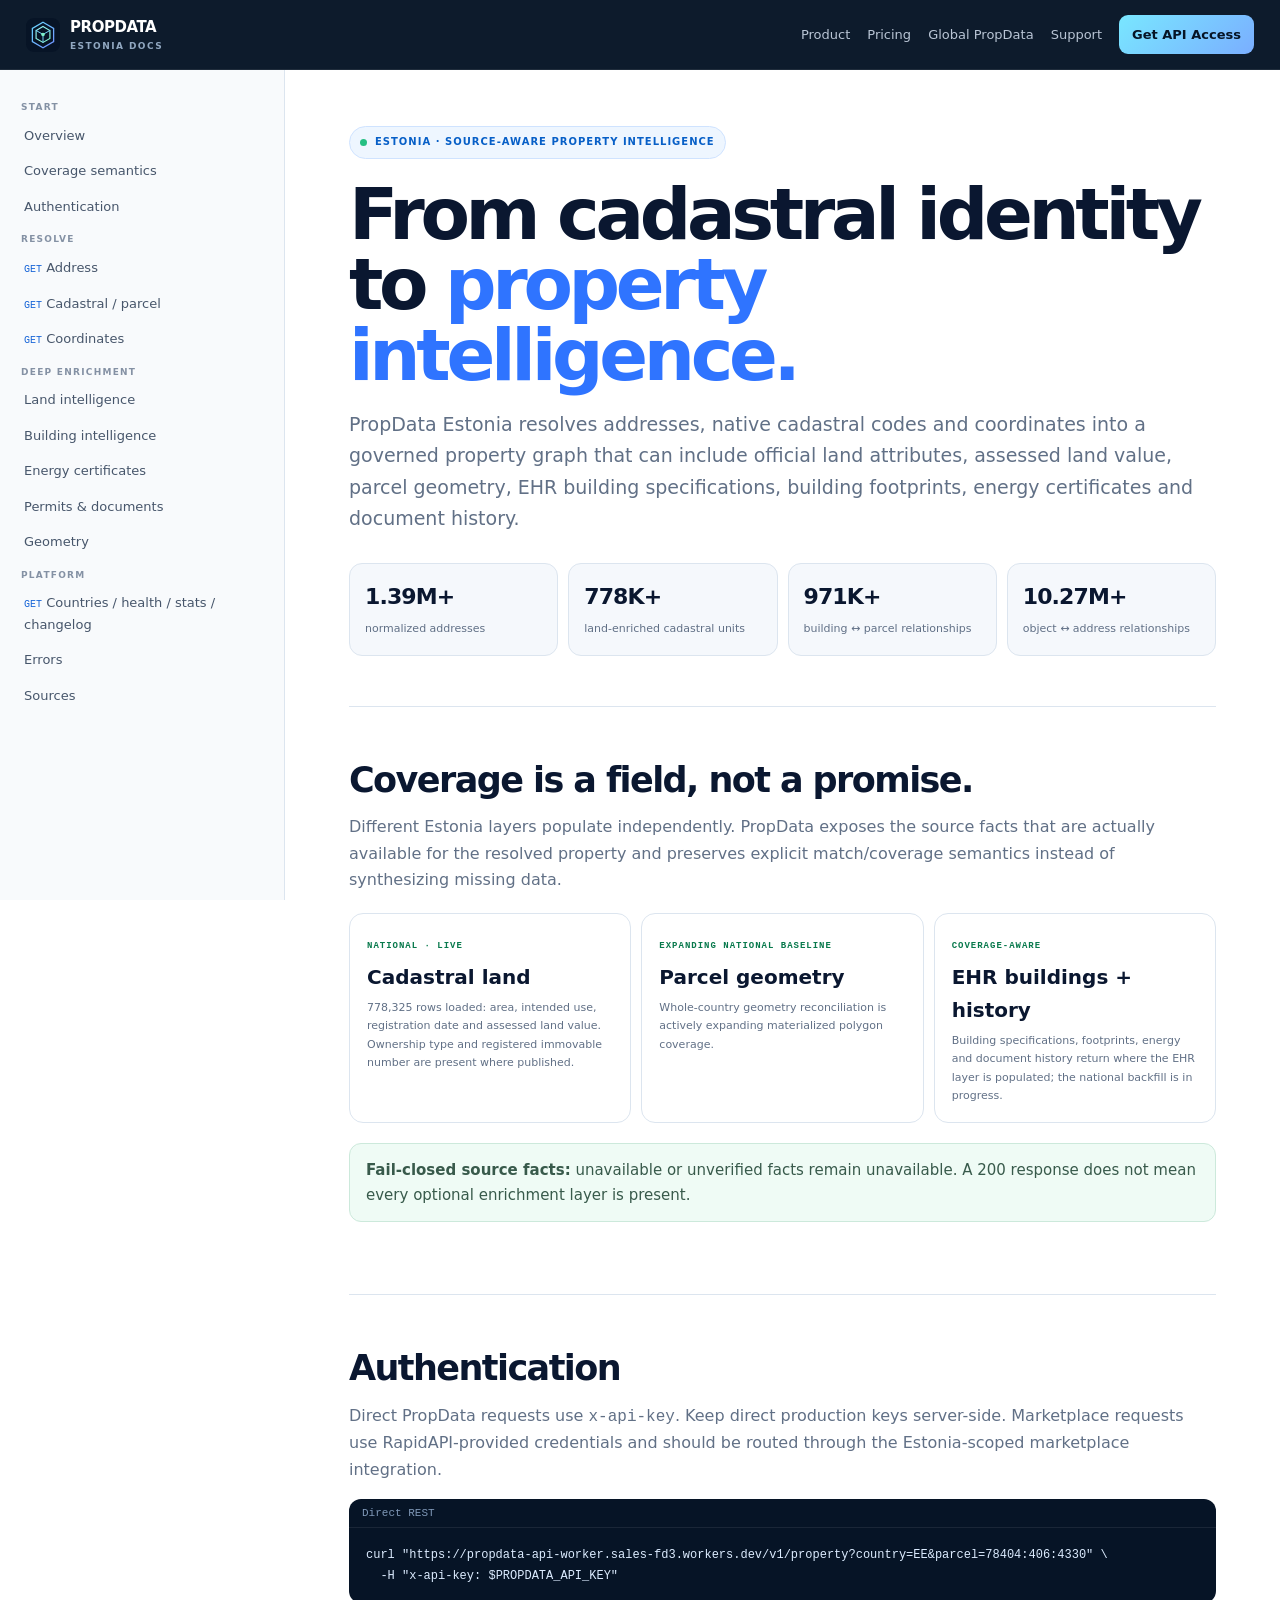
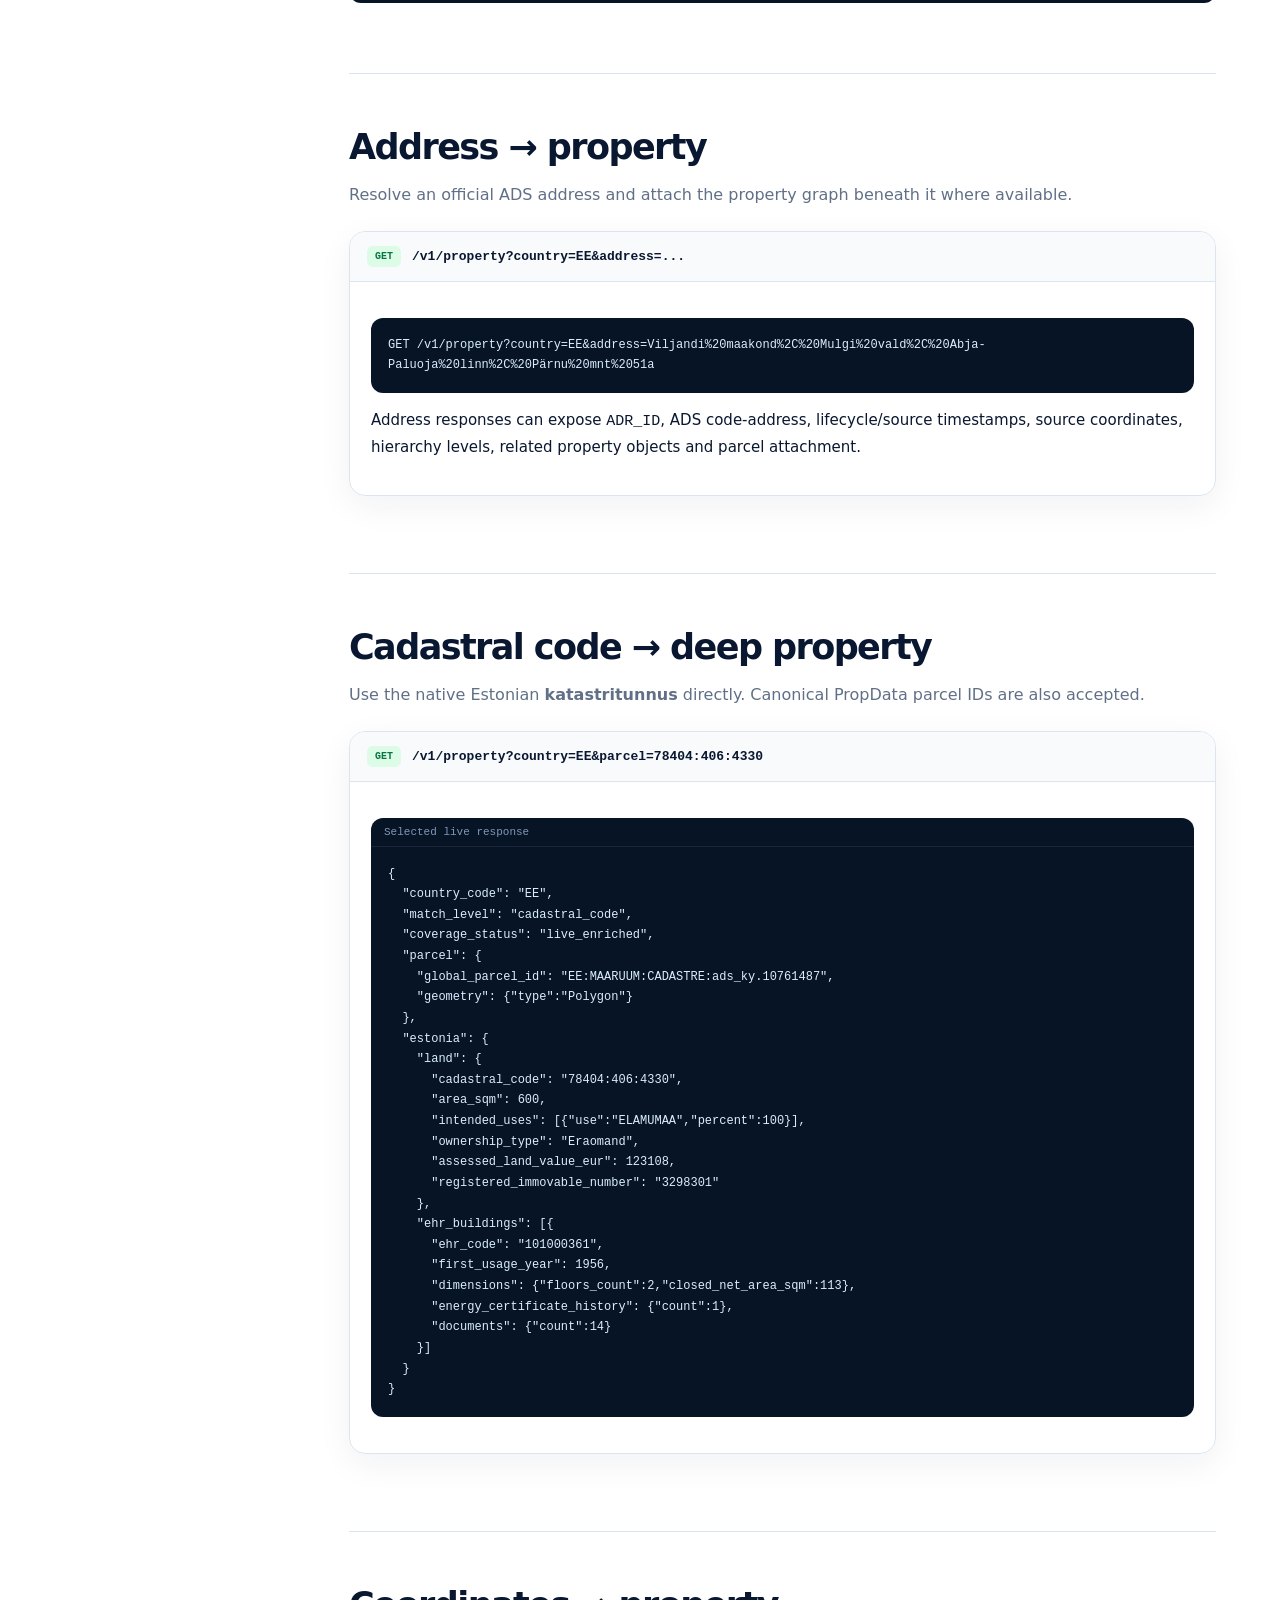
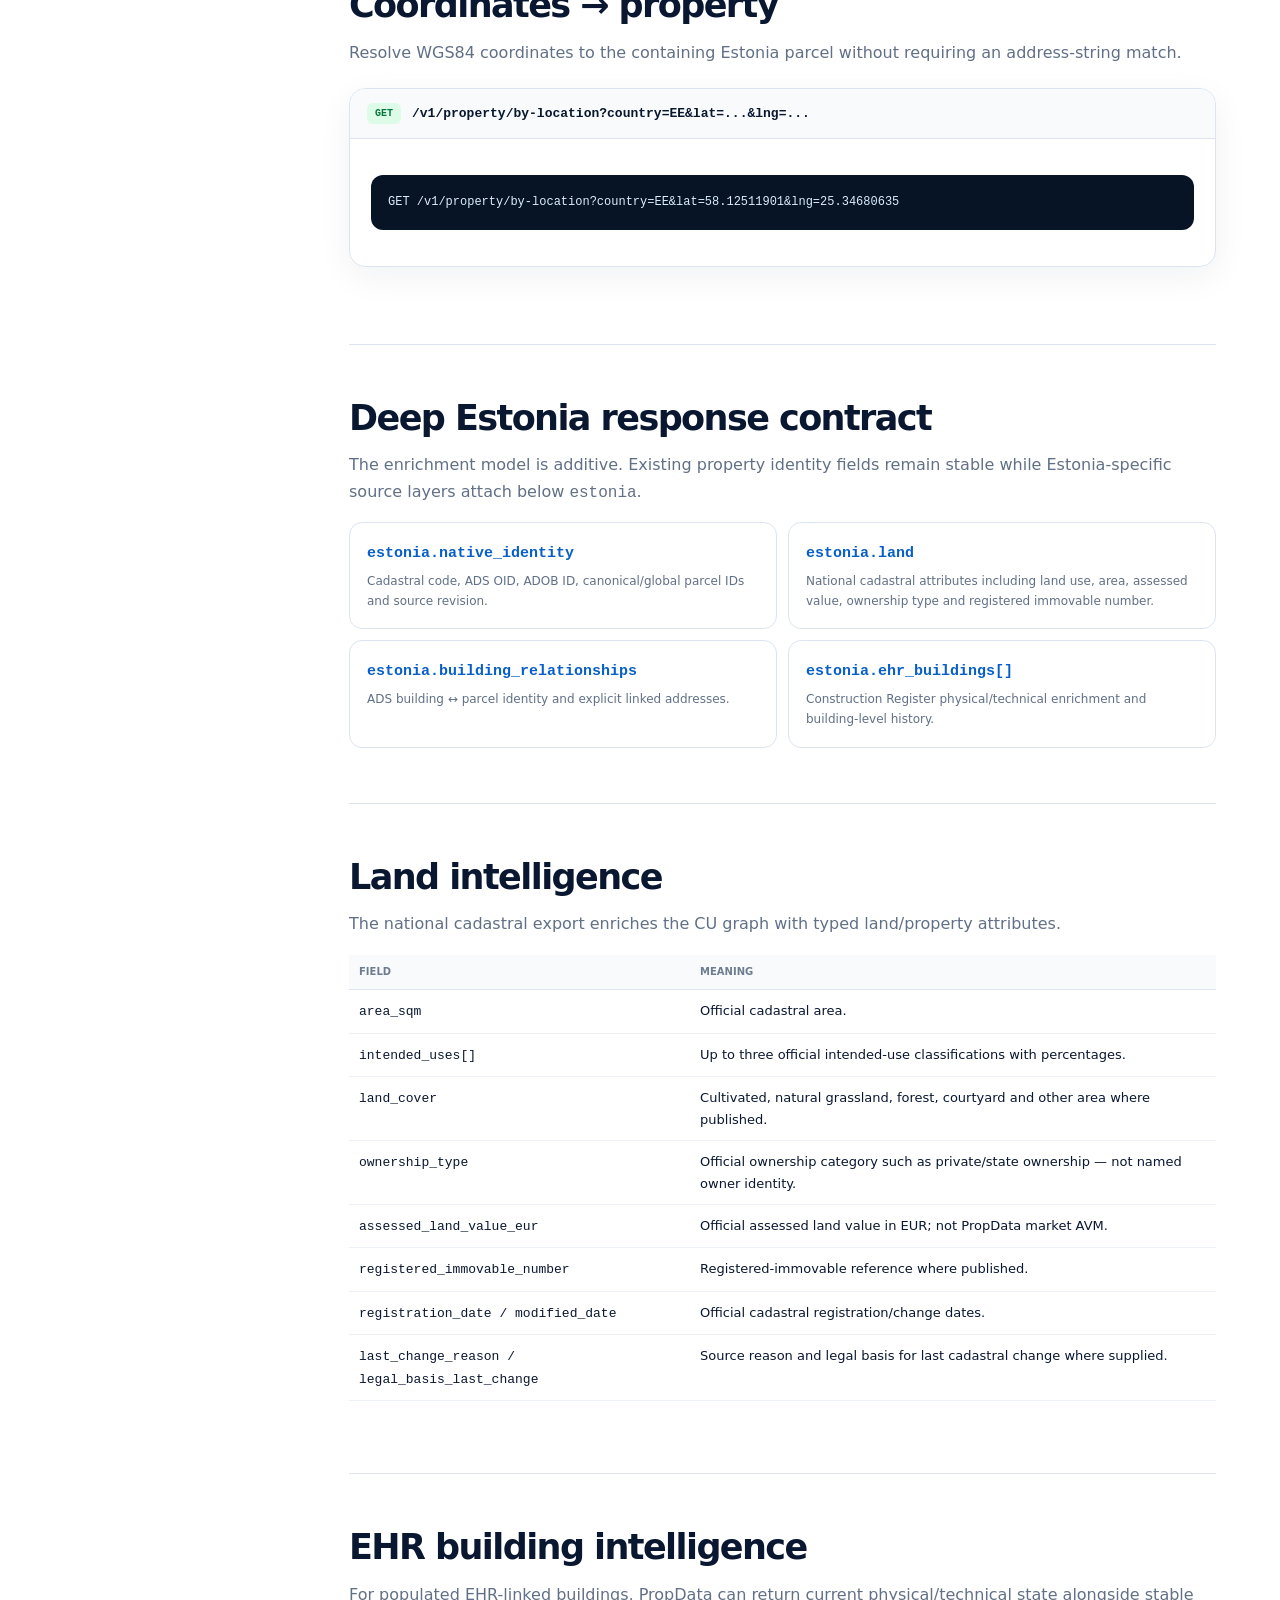
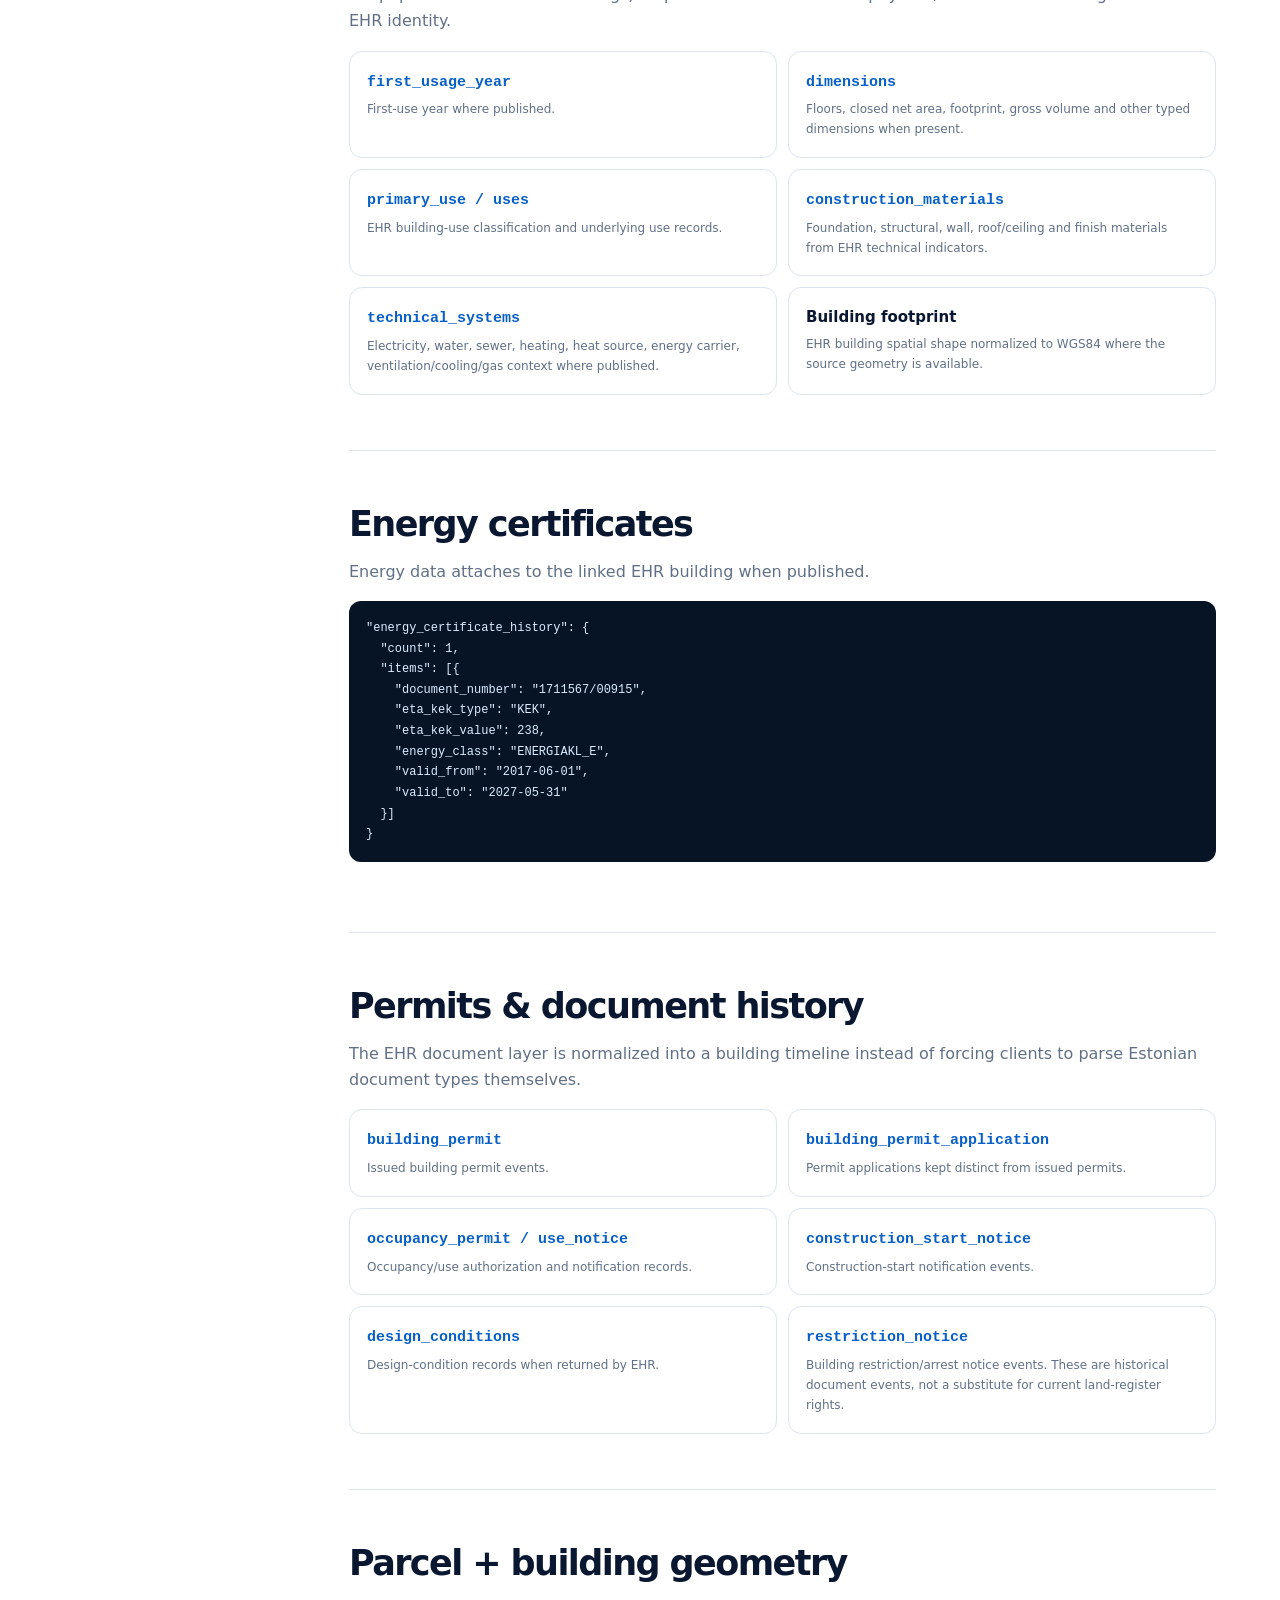
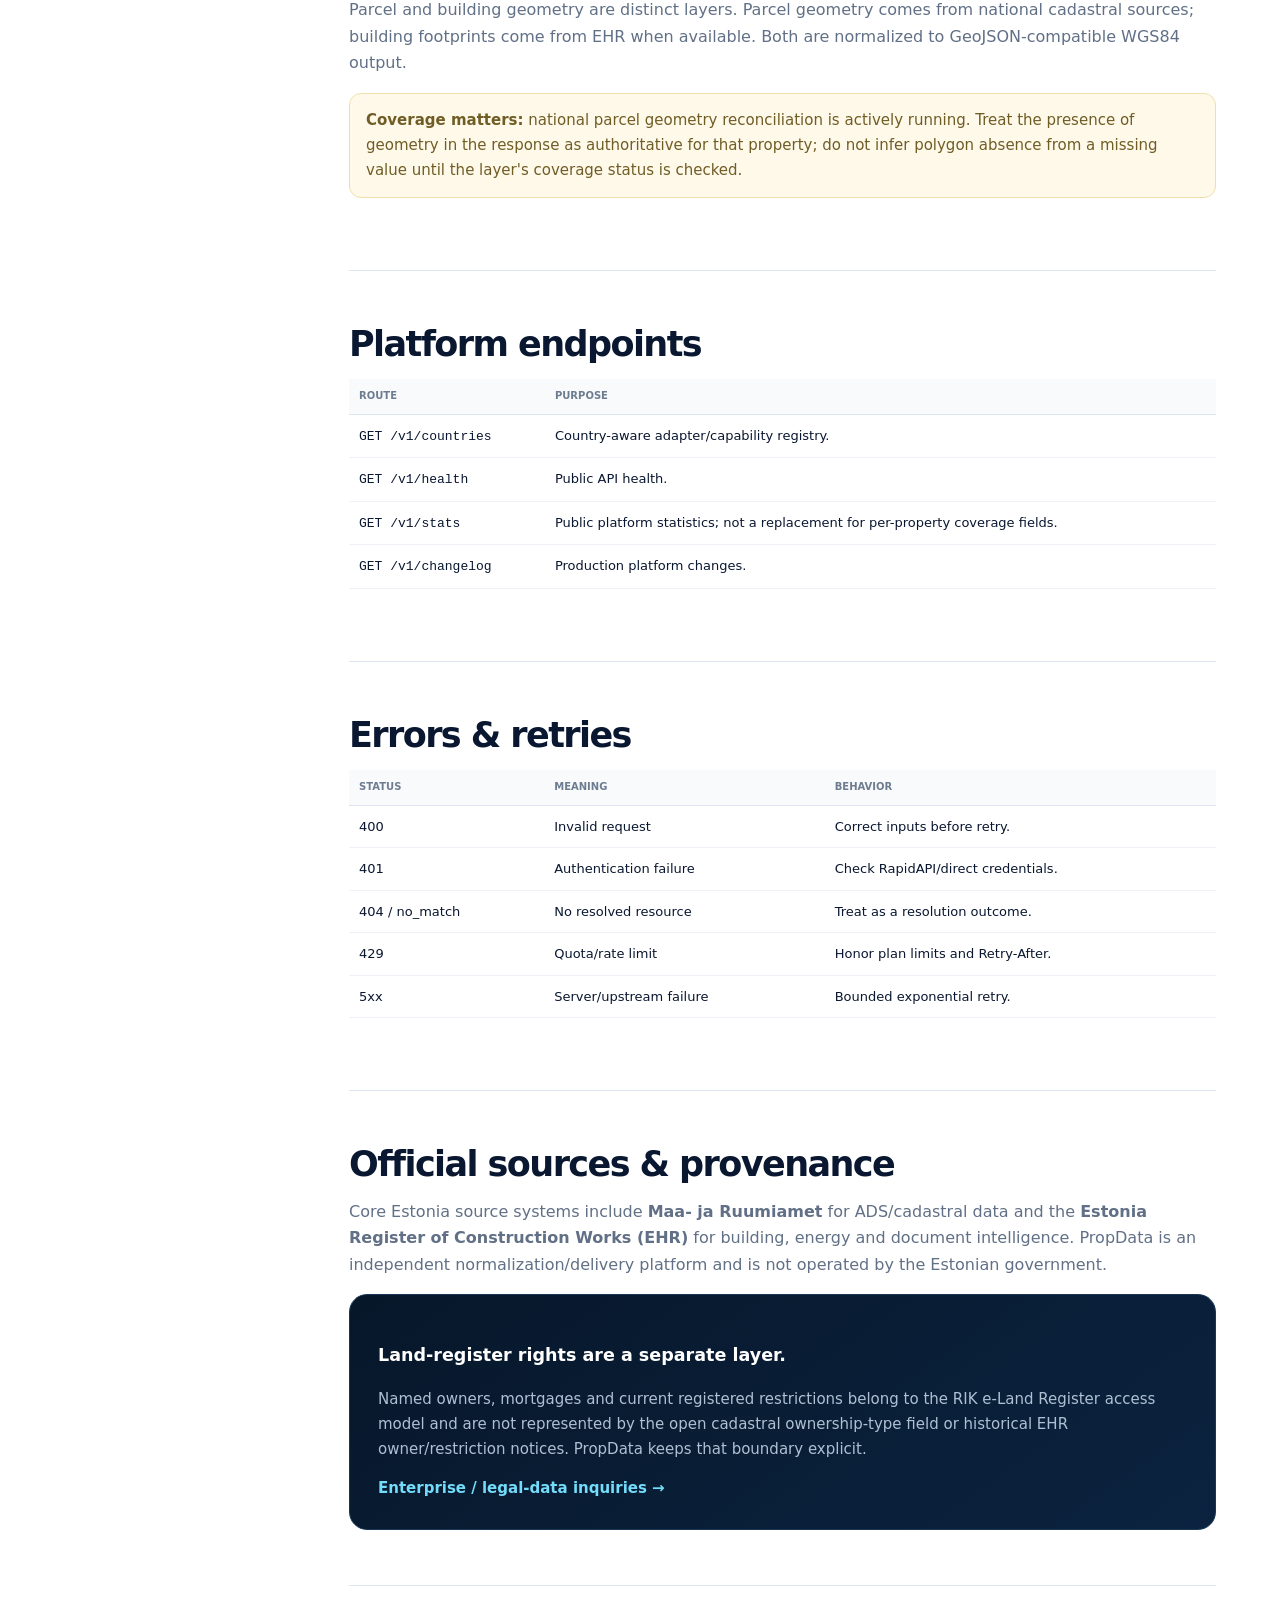
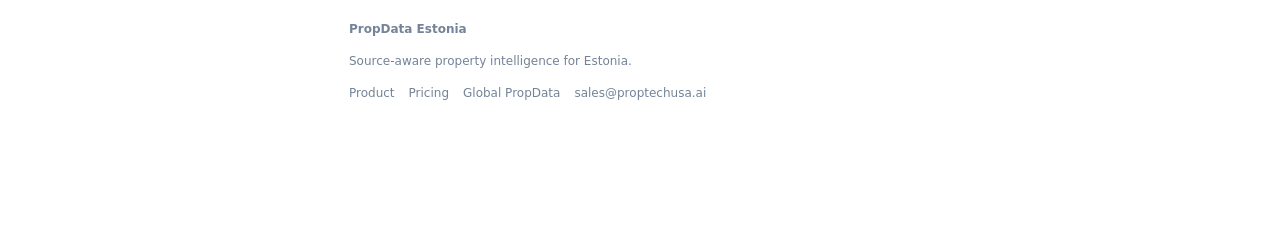
==== commit 8395035c: "Upgrade Estonia docs for deep property intelligence contract" ====
--- a/docs.html
+++ b/docs.html
@@ -1,236 +1,73 @@
 <!doctype html>
 <html lang="en">
 <head>
-  <meta charset="utf-8">
-  <meta name="viewport" content="width=device-width,initial-scale=1,viewport-fit=cover">
-  <title>PropData Estonia API Docs — Address, Cadastral, Geometry & Building Graph</title>
-  <meta name="description" content="Production documentation for PropData Estonia: official address resolution, native cadastral-code lookup, coordinate-to-parcel resolution, available geometry, ADS identity, building relationships, EHR codes, platform status and provenance.">
-  <meta name="robots" content="index,follow,max-image-preview:large,max-snippet:-1">
-  <meta name="theme-color" content="#061426">
-  <link rel="canonical" href="https://ee.proptechusa.ai/docs">
-  <link rel="icon" href="/favicon.svg" type="image/svg+xml">
-  <meta property="og:type" content="website">
-  <meta property="og:site_name" content="PropData Estonia">
-  <meta property="og:title" content="PropData Estonia API Documentation">
-  <meta property="og:description" content="Estonia-native property identity: addresses, cadastral codes, parcel geometry, ADS objects, building relationships and EHR codes through one developer API.">
-  <meta property="og:url" content="https://ee.proptechusa.ai/docs">
-  <meta name="twitter:card" content="summary_large_image">
-  <meta name="twitter:title" content="PropData Estonia API Documentation">
-  <meta name="twitter:description" content="Build on Estonia's official-source property graph with address, cadastral, geometry and building relationship workflows.">
-  <style>
-    :root{--navy:#061426;--navy2:#0b1e36;--ink:#0b1730;--muted:#65738a;--line:#dce4ee;--soft:#f4f7fb;--white:#fff;--blue:#2f74ff;--cyan:#63d9ff;--green:#29c98b;--gold:#d7961a;--sidebar:288px;--mono:ui-monospace,SFMono-Regular,Menlo,Consolas,monospace}
-    *{box-sizing:border-box}html{scroll-behavior:smooth}body{margin:0;font:15px/1.65 Inter,ui-sans-serif,system-ui,-apple-system,BlinkMacSystemFont,"Segoe UI",sans-serif;color:var(--ink);background:#fff}a{color:inherit;text-decoration:none}code,pre{font-family:var(--mono)}
-    .topbar{position:sticky;top:0;z-index:50;height:70px;background:rgba(6,20,38,.96);backdrop-filter:blur(16px);border-bottom:1px solid rgba(255,255,255,.09);color:white}.topbar-inner{height:100%;max-width:1500px;margin:auto;padding:0 28px;display:flex;align-items:center;gap:25px}.brand{display:flex;align-items:center;gap:11px;font-weight:900;letter-spacing:-.03em}.brand img{width:34px;height:34px}.brand small{display:block;font-size:9px;letter-spacing:.18em;color:#8faac8}.brand strong{display:block;line-height:1}.toplinks{margin-left:auto;display:flex;gap:18px;align-items:center;color:#b8c5d6;font-size:13px}.toplinks a:hover{color:white}.toplinks .cta{color:#061426;background:linear-gradient(135deg,#7ee8ff,#79b4ff);padding:9px 13px;border-radius:9px;font-weight:800}
-    .layout{display:grid;grid-template-columns:var(--sidebar) minmax(0,1fr)}.sidebar{position:sticky;top:70px;height:calc(100vh - 70px);overflow:auto;border-right:1px solid var(--line);background:#f8fafc;padding:25px 0}.side-title{padding:8px 22px 4px;font-size:10px;font-weight:900;letter-spacing:.14em;color:#8290a5;text-transform:uppercase}.side-link{display:block;padding:8px 22px;border-left:3px solid transparent;color:#47566c;font-size:13px}.side-link:hover{background:#eef4fb;color:#0a56ce}.side-link code{font-size:11px;color:#1764d7}.side-link.major{font-weight:750;color:#18263d}
-    .content{max-width:1080px;padding:58px 64px 120px}.hero{padding-bottom:50px;border-bottom:1px solid var(--line)}.badge{display:inline-flex;align-items:center;gap:8px;font-size:10px;font-weight:900;letter-spacing:.12em;color:#075fc7;background:#eaf3ff;border:1px solid #cfe3ff;border-radius:999px;padding:7px 10px}.badge i{width:7px;height:7px;background:var(--green);border-radius:50%;box-shadow:0 0 0 5px rgba(41,201,139,.08)}.hero h1{font-size:clamp(44px,6vw,72px);letter-spacing:-.06em;line-height:.98;margin:20px 0 18px}.hero h1 span{color:var(--blue)}.hero p{max-width:830px;font-size:19px;color:var(--muted)}.hero-actions{display:flex;gap:10px;flex-wrap:wrap;margin-top:25px}.btn{display:inline-flex;align-items:center;justify-content:center;padding:11px 16px;border-radius:10px;font-weight:800;border:1px solid var(--line)}.btn.primary{background:var(--blue);color:white;border-color:var(--blue)}
-    .proof{display:grid;grid-template-columns:repeat(5,1fr);gap:10px;margin-top:34px}.proof div{border:1px solid var(--line);border-radius:13px;padding:15px;background:var(--soft)}.proof b{display:block;font-size:22px;letter-spacing:-.04em}.proof span{font-size:11px;color:var(--muted)}
-    .section{padding:58px 0;border-bottom:1px solid var(--line);scroll-margin-top:90px}.section h2{font-size:35px;letter-spacing:-.045em;margin:0 0 12px}.section h3{font-size:18px;margin:27px 0 8px}.section>p,.section-copy{color:var(--muted);font-size:16px;max-width:860px}.callout{margin:18px 0;padding:15px 17px;border-radius:12px;border:1px solid #cfe3ff;background:#f2f8ff;color:#38506c}.callout.green{border-color:#cceede;background:#effbf6}.callout.warn{border-color:#f1dfad;background:#fff9e9}.callout.dark{background:#07182c;border-color:#183654;color:#b9cae0}.callout strong{color:var(--ink)}.callout.dark strong{color:white}
-    .workflow-grid{display:grid;grid-template-columns:repeat(3,1fr);gap:12px;margin:25px 0}.workflow{border:1px solid var(--line);border-radius:14px;padding:18px;background:linear-gradient(#fff,#f8fbff)}.workflow span{display:block;font:900 10px var(--mono);color:#2c6de8;margin-bottom:9px}.workflow b{display:block;font-size:16px}.workflow p{font-size:12px;color:var(--muted);margin-bottom:0}
-    .endpoint{margin:24px 0;border:1px solid var(--line);border-radius:16px;overflow:hidden;background:white;box-shadow:0 10px 35px rgba(20,38,65,.06)}.endpoint-head{display:flex;align-items:center;gap:12px;padding:15px 18px;background:#f8fafc;border-bottom:1px solid var(--line)}.method{font:900 10px var(--mono);color:#087640;background:#dcfce8;border-radius:6px;padding:5px 8px}.path{font:700 13px var(--mono);overflow-wrap:anywhere}.desc{margin-left:auto;color:var(--muted);font-size:12px}.endpoint-body{padding:22px}.endpoint-body h3{font-size:17px;margin:0 0 8px}.endpoint-body p{color:var(--muted)}
-    .params{width:100%;border-collapse:collapse;margin:16px 0 22px;font-size:13px}.params th{text-align:left;background:#f8fafc;padding:9px 11px;border-bottom:1px solid var(--line);font-size:10px;letter-spacing:.08em;color:#6d7b90;text-transform:uppercase}.params td{padding:10px 11px;border-bottom:1px solid #eef2f6;vertical-align:top}.params td:first-child{font-family:var(--mono);font-weight:700;color:#0a5ecc}.req{font-size:9px;font-weight:900;color:#8a5d00;background:#fff2c7;border-radius:999px;padding:3px 6px}.opt{font-size:9px;color:#617086;background:#eef2f7;border-radius:999px;padding:3px 6px}
-    .codebox{background:#061426;color:#dcecff;border-radius:12px;overflow:auto;margin:16px 0}.codebar{padding:9px 14px;border-bottom:1px solid rgba(255,255,255,.08);color:#7f98b7;font:11px var(--mono);display:flex;justify-content:space-between;gap:15px}pre{margin:0;padding:17px;font-size:12px;line-height:1.72;white-space:pre-wrap}.c{color:#7890aa}.k{color:#72d9ff}.s{color:#8ef0c6}.n{color:#ffd17e}.v{color:#d5b4ff}
-    .semantics,.field-grid{display:grid;grid-template-columns:1fr 1fr;gap:12px}.semantic,.field-card{border:1px solid var(--line);border-radius:13px;padding:16px;background:#fff}.semantic code,.field-card code{color:#0a63cf;font-weight:800}.semantic p,.field-card p{font-size:12px;color:var(--muted);margin:6px 0 0}.field-card b{display:block;margin-bottom:5px}
-    .graph{margin:25px 0;padding:28px;border:1px solid #173654;border-radius:18px;background:linear-gradient(145deg,#07172a,#0b2340);color:white}.graph-row{display:flex;align-items:center;gap:9px;flex-wrap:wrap}.node{padding:12px 14px;border:1px solid rgba(126,220,255,.23);border-radius:11px;background:rgba(255,255,255,.035)}.node b{display:block;font-size:13px}.node small{color:#91a7c2}.arrow{color:#6bdcff;font-size:19px}.graph-note{margin-top:18px;color:#aabbd0;font-size:12px}
-    .class-table{display:grid;grid-template-columns:repeat(3,1fr);gap:9px;margin-top:18px}.class-pill{border:1px solid var(--line);border-radius:11px;padding:12px}.class-pill code{font-weight:900;color:#1764d7}.class-pill span{display:block;color:var(--muted);font-size:11px;margin-top:3px}
-    .live-example{border:1px solid #bee7d5;border-radius:16px;background:#f3fcf8;padding:23px;margin:22px 0}.live-example-label{font:900 10px var(--mono);letter-spacing:.1em;color:#118052;margin-bottom:8px}.live-example h3{margin:0 0 6px}.live-example p{margin:0;color:#536d62}.chips{display:flex;gap:7px;flex-wrap:wrap;margin-top:14px}.chip{font:700 10px var(--mono);padding:6px 8px;border-radius:999px;background:white;border:1px solid #d3eadd;color:#275f48}
-    .footer{padding:35px 0;color:#77859a;font-size:12px}.footer-links{display:flex;gap:16px;flex-wrap:wrap;margin-top:8px}.rapid{background:linear-gradient(135deg,#0d223e,#071427);color:white;border-radius:18px;padding:28px;margin-top:26px}.rapid h3{margin:0 0 8px;font-size:24px}.rapid p{color:#aebfd3}.rapid a{display:inline-flex;background:#6f85ff;border-radius:9px;padding:10px 13px;font-weight:800;margin-top:7px}
-    @media(max-width:1050px){:root{--sidebar:238px}.content{padding:45px 36px 100px}.proof{grid-template-columns:repeat(3,1fr)}.workflow-grid{grid-template-columns:1fr 1fr}.class-table{grid-template-columns:1fr 1fr}}
-    @media(max-width:760px){.toplinks a:not(.cta){display:none}.layout{display:block}.sidebar{display:none}.content{padding:38px 20px 80px}.hero h1{font-size:48px}.proof{grid-template-columns:1fr 1fr}.workflow-grid,.semantics,.field-grid,.class-table{grid-template-columns:1fr}.endpoint-head{align-items:flex-start;flex-wrap:wrap}.desc{margin-left:0;width:100%}.params{display:block;overflow-x:auto}.topbar-inner{padding:0 17px}.graph-row{display:grid;grid-template-columns:1fr}.arrow{transform:rotate(90deg);justify-self:center}}
-  </style>
-  <script type="application/ld+json">{"@context":"https://schema.org","@type":"TechArticle","headline":"PropData Estonia API Documentation","url":"https://ee.proptechusa.ai/docs","dateModified":"2026-09-02","author":{"@type":"Organization","name":"PropTechUSA.ai","url":"https://proptechusa.ai/"},"about":{"@type":"SoftwareApplication","name":"PropData Estonia Property & Cadastral API","applicationCategory":"DeveloperApplication","areaServed":{"@type":"Country","name":"Estonia"}}}</script>
-</head>
-<body>
-<header class="topbar"><div class="topbar-inner"><a class="brand" href="/"><img src="/favicon.svg" alt=""><span><strong>PROPDATA</strong><small>ESTONIA DOCS</small></span></a><nav class="toplinks"><a href="/">Product</a><a href="https://propdata.proptechusa.ai/">PropData</a><a href="https://global.proptechusa.ai/">Global</a><a href="https://data.proptechusa.ai/">Data</a><a href="mailto:sales@proptechusa.ai">Support</a><a class="cta" href="/#pricing">Get API Access</a></nav></div></header>
-<div class="layout">
-<aside class="sidebar" aria-label="Documentation navigation">
-  <div class="side-title">Getting started</div>
-  <a class="side-link major" href="#overview">Overview</a><a class="side-link" href="#workflows">API workflows</a><a class="side-link" href="#authentication">Authentication</a><a class="side-link" href="#semantics">Response semantics</a>
-  <div class="side-title">Property</div>
-  <a class="side-link" href="#address"><code>GET</code> Address → property</a><a class="side-link" href="#cadastral"><code>GET</code> Cadastral code → property</a><a class="side-link" href="#canonical"><code>GET</code> Canonical parcel → property</a><a class="side-link" href="#location"><code>GET</code> Coordinates → property</a>
-  <div class="side-title">Estonia graph</div>
-  <a class="side-link" href="#native">Native identifiers</a><a class="side-link" href="#address-graph">Address hierarchy</a><a class="side-link" href="#objects">Property objects</a><a class="side-link" href="#buildings">Building relationships</a>
-  <div class="side-title">Platform</div>
-  <a class="side-link" href="#countries"><code>GET</code> /v1/countries</a><a class="side-link" href="#health"><code>GET</code> /v1/health</a><a class="side-link" href="#stats"><code>GET</code> /v1/stats</a><a class="side-link" href="#changelog"><code>GET</code> /v1/changelog</a>
-  <div class="side-title">Operations</div>
-  <a class="side-link" href="#errors">Errors & quotas</a><a class="side-link" href="#sources">Sources & provenance</a><a class="side-link" href="#rapidapi">RapidAPI</a>
-</aside>
-<main class="content">
-<section class="hero" id="overview">
-  <div class="badge"><i></i> ESTONIA · PRODUCTION PROPERTY GRAPH</div>
-  <h1>Estonia-native identity.<br><span>One developer contract.</span></h1>
-  <p>Resolve an official address, native cadastral code, canonical parcel identity or coordinate into a source-aware Estonia property graph with available polygon geometry, ADS identifiers, address hierarchy, related objects, building relationships and EHR building codes.</p>
-  <div class="hero-actions"><a class="btn primary" href="#address">Make your first request</a><a class="btn" href="/#pricing">View pricing</a></div>
-  <div class="proof"><div><b>1.39M+</b><span>normalized addresses</span></div><div><b>782K+</b><span>cadastral-unit graph objects</span></div><div><b>505K+</b><span>parcels with materialized geometry</span></div><div><b>971K+</b><span>building ↔ parcel links</span></div><div><b>10.27M+</b><span>object ↔ address links</span></div></div>
-</section>
-
-<section class="section" id="workflows">
-  <h2>Seven workflows. Six REST routes.</h2>
-  <p>The Estonia product is intentionally simple at the HTTP layer while exposing several distinct developer workflows. Address, native cadastral and canonical parcel lookup share the same property route but behave as different identity inputs.</p>
-  <div class="workflow-grid">
-    <div class="workflow"><span>PROPERTY</span><b>Address → property</b><p>Official ADS address resolution with address identity, hierarchy, related objects and parcel attachment.</p></div>
-    <div class="workflow"><span>PROPERTY</span><b>Cadastral code → property</b><p>Use Estonia's native katastritunnus directly, for example <code>29601:014:0290</code>.</p></div>
-    <div class="workflow"><span>PROPERTY</span><b>Canonical parcel → property</b><p>Resolve a PropData canonical ID such as <code>ads_ky.10477142</code>.</p></div>
-    <div class="workflow"><span>LOCATION</span><b>Coordinates → property</b><p>Point-in-polygon resolution without forcing an address text match.</p></div>
-    <div class="workflow"><span>PLATFORM</span><b>Country capabilities</b><p>Discover PropData's country-aware market adapters and status.</p></div>
-    <div class="workflow"><span>OPERATIONS</span><b>Health + stats + changes</b><p>Public health, platform proof points and production changelog.</p></div>
-  </div>
-</section>
-
-<section class="section" id="authentication">
-  <h2>Authentication</h2>
-  <p>Direct PropData requests use an API key in the <code>x-api-key</code> header. Keep production credentials server-side. RapidAPI subscribers use the credentials RapidAPI inserts into marketplace requests.</p>
-  <div class="codebox"><div class="codebar"><span>Direct REST</span><span>server-side only</span></div><pre>curl "https://propdata-api-worker.sales-fd3.workers.dev/v1/property?country=EE&amp;parcel=29601:014:0290" \
-  -H "x-api-key: $PROPDATA_API_KEY"</pre></div>
-  <div class="callout"><strong>Never place a direct PropData key in a URL, browser bundle, public repository or client analytics.</strong></div>
-</section>
-
-<section class="section" id="address">
-  <h2>Address → property</h2>
-  <p>Resolve an official Estonia address into the property graph beneath it. Estonia responses preserve ADS-native identity instead of flattening the market into a generic address schema.</p>
-  <div class="endpoint"><div class="endpoint-head"><span class="method">GET</span><span class="path">/v1/property?country=EE&amp;address=...</span><span class="desc">Official address resolution</span></div><div class="endpoint-body">
-    <table class="params"><thead><tr><th>Parameter</th><th>Status</th><th>Description</th></tr></thead><tbody><tr><td>country</td><td><span class="req">required</span></td><td>Set to <code>EE</code>.</td></tr><tr><td>address</td><td><span class="req">required</span></td><td>Full Estonian address. Official formatting is preferred.</td></tr></tbody></table>
-    <div class="codebox"><div class="codebar"><span>Verified example</span><span>Estonia</span></div><pre>GET /v1/property?country=EE&amp;address=Viljandi%20maakond%2C%20Mulgi%20vald%2C%20Abja-Paluoja%20linn%2C%20Pärnu%20mnt%2051a</pre></div>
-    <div class="codebox"><div class="codebar"><span>Enriched response shape</span><span>additive fields</span></div><pre>{
-  <span class="k">"country_code"</span>: <span class="s">"EE"</span>,
-  <span class="k">"match_level"</span>: <span class="s">"address_to_parcel"</span>,
-  <span class="k">"coverage_status"</span>: <span class="s">"live_enriched"</span>,
-  <span class="k">"parcel_resolution"</span>: <span class="s">"matched"</span>,
-  <span class="k">"address"</span>: {
-    <span class="k">"global_address_id"</span>: <span class="s">"EE:ADS:3492308"</span>,
-    <span class="k">"address_id"</span>: <span class="s">"3492308"</span>,
-    <span class="k">"address_lifecycle"</span>: <span class="s">"Current"</span>,
-    <span class="k">"postcode"</span>: <span class="s">"69403"</span>,
-    <span class="k">"latitude"</span>: <span class="n">58.12511901</span>,
-    <span class="k">"longitude"</span>: <span class="n">25.34680635</span>,
-    <span class="k">"native_identity"</span>: {
-      <span class="k">"adr_id"</span>: <span class="s">"3492308"</span>,
-      <span class="k">"code_address"</span>: <span class="s">"844801060000005U10000CAA500000000"</span>,
-      <span class="k">"primary_object_ads_oid"</span>: <span class="s">"CU03803142"</span>
+<meta charset="utf-8"><meta name="viewport" content="width=device-width,initial-scale=1,viewport-fit=cover">
+<title>PropData Estonia API Docs — Land, Buildings, Energy & Permits</title>
+<meta name="description" content="PropData Estonia developer documentation: address and cadastral lookup, land intelligence, assessed land value, parcel geometry, EHR building specifications, energy certificates, permit/document history and provenance.">
+<meta name="robots" content="index,follow,max-image-preview:large,max-snippet:-1"><meta name="theme-color" content="#061426"><link rel="canonical" href="https://ee.proptechusa.ai/docs"><link rel="icon" href="/favicon.svg" type="image/svg+xml">
+<meta property="og:type" content="website"><meta property="og:site_name" content="PropData Estonia"><meta property="og:title" content="PropData Estonia API Documentation"><meta property="og:description" content="Estonia-native property intelligence: addresses, cadastral land, geometry, buildings, energy and document history through one source-aware API."><meta property="og:url" content="https://ee.proptechusa.ai/docs">
+<style>
+:root{--n:#061426;--n2:#0a1d34;--i:#0a1730;--m:#617086;--l:#dce5ef;--s:#f5f8fc;--b:#2f74ff;--c:#62dcf8;--g:#25bf83;--w:#fff;--side:285px;--mono:ui-monospace,SFMono-Regular,Menlo,Consolas,monospace}*{box-sizing:border-box}html{scroll-behavior:smooth}body{margin:0;font:15px/1.65 Inter,ui-sans-serif,system-ui,-apple-system,BlinkMacSystemFont,"Segoe UI",sans-serif;color:var(--i);background:#fff}a{text-decoration:none;color:inherit}code,pre{font-family:var(--mono)}.top{height:70px;position:sticky;top:0;z-index:50;background:rgba(6,20,38,.97);color:#fff;border-bottom:1px solid rgba(255,255,255,.08);backdrop-filter:blur(15px)}.topin{height:100%;max-width:1500px;margin:auto;padding:0 26px;display:flex;align-items:center;gap:22px}.brand{display:flex;align-items:center;gap:10px;font-weight:900;letter-spacing:-.03em}.brand img{width:34px}.brand small{display:block;color:#91a8c1;font-size:9px;letter-spacing:.16em}.links{margin-left:auto;display:flex;gap:17px;align-items:center;color:#b9c5d5;font-size:13px}.links .cta{background:linear-gradient(135deg,#79e7ff,#7aaeff);color:#061426;padding:9px 13px;border-radius:9px;font-weight:850}.layout{display:grid;grid-template-columns:var(--side) minmax(0,1fr)}aside{position:sticky;top:70px;height:calc(100vh - 70px);overflow:auto;background:#f8fafc;border-right:1px solid var(--l);padding:22px 0}.st{padding:8px 21px 3px;text-transform:uppercase;font-size:9px;font-weight:900;letter-spacing:.14em;color:#8491a4}.sl{display:block;padding:7px 21px;border-left:3px solid transparent;color:#47566b;font-size:13px}.sl:hover{background:#eef4fb;color:#075fce}.sl code{font-size:10px;color:#1764d7}.content{max-width:1100px;padding:56px 64px 120px}.hero{padding-bottom:50px;border-bottom:1px solid var(--l)}.badge{display:inline-flex;align-items:center;gap:8px;padding:7px 10px;border-radius:999px;border:1px solid #cfe3ff;background:#eef6ff;color:#075fc7;font-size:10px;font-weight:900;letter-spacing:.1em}.badge i{width:7px;height:7px;border-radius:50%;background:var(--g)}h1{font-size:clamp(44px,6vw,72px);line-height:.98;letter-spacing:-.06em;margin:20px 0 18px}h1 span{color:var(--b)}.hero>p{font-size:19px;color:var(--m);max-width:850px}.proof{display:grid;grid-template-columns:repeat(4,1fr);gap:10px;margin-top:28px}.proof div{padding:15px;border:1px solid var(--l);border-radius:13px;background:var(--s)}.proof b{display:block;font-size:22px;letter-spacing:-.04em}.proof span{font-size:11px;color:var(--m)}.section{padding:55px 0;border-bottom:1px solid var(--l);scroll-margin-top:85px}.section h2{font-size:35px;letter-spacing:-.045em;line-height:1.05;margin:0 0 11px}.section>p{font-size:16px;color:var(--m);max-width:870px}.rollout{margin:20px 0;display:grid;grid-template-columns:repeat(3,1fr);gap:10px}.rollout div{padding:17px;border:1px solid var(--l);border-radius:14px}.rollout small{font:900 9px var(--mono);letter-spacing:.11em;color:#08794c}.rollout b{display:block;font-size:20px;margin:5px 0}.rollout span{display:block;color:var(--m);font-size:11px}.endpoint{margin:22px 0;border:1px solid var(--l);border-radius:16px;overflow:hidden;box-shadow:0 10px 34px rgba(20,38,65,.06)}.eh{display:flex;gap:11px;align-items:center;padding:14px 17px;background:#f8fafc;border-bottom:1px solid var(--l)}.method{font:900 10px var(--mono);padding:5px 8px;border-radius:6px;background:#dcfce8;color:#087640}.path{font:750 13px var(--mono);overflow-wrap:anywhere}.ed{padding:21px}.code{margin:15px 0;border-radius:12px;background:#061426;color:#dcecff;overflow:auto}.cb{padding:8px 13px;border-bottom:1px solid rgba(255,255,255,.08);color:#7f98b7;font:11px var(--mono)}pre{margin:0;padding:17px;font-size:12px;line-height:1.72;white-space:pre-wrap}.grid{display:grid;grid-template-columns:1fr 1fr;gap:11px}.card{padding:17px;border:1px solid var(--l);border-radius:13px;background:#fff}.card b{display:block}.card code{color:#075fc7;font-weight:800}.card p{font-size:12px;color:var(--m);margin:5px 0 0}.dark{padding:28px;border:1px solid #1a3855;border-radius:18px;background:linear-gradient(145deg,#07172a,#0b2340);color:#fff}.dark p{color:#afc0d3}.dark a{color:#72dcfa;font-weight:800}.table{width:100%;border-collapse:collapse;margin:17px 0}.table th{text-align:left;padding:9px 10px;background:#f8fafc;border-bottom:1px solid var(--l);font-size:10px;text-transform:uppercase;color:#6e7c90}.table td{padding:10px;border-bottom:1px solid #eef2f6;vertical-align:top;font-size:13px}.callout{margin:17px 0;padding:14px 16px;border:1px solid #cce9db;background:#effbf5;border-radius:12px;color:#385a4b}.warn{border-color:#f0dfac;background:#fff9e9;color:#705d26}.footer{padding:34px 0;color:#748398;font-size:12px}.footer a{margin-right:14px}@media(max-width:950px){:root{--side:230px}.content{padding:45px 34px 90px}.proof,.rollout{grid-template-columns:1fr 1fr}}@media(max-width:720px){.links a:not(.cta){display:none}.layout{display:block}aside{display:none}.content{padding:36px 20px 80px}.proof,.rollout,.grid{grid-template-columns:1fr}h1{font-size:47px}}
+</style>
+<script type="application/ld+json">{"@context":"https://schema.org","@type":"TechArticle","headline":"PropData Estonia API Documentation","dateModified":"2026-09-02","url":"https://ee.proptechusa.ai/docs","author":{"@type":"Organization","name":"PropTechUSA.ai","url":"https://proptechusa.ai/"},"about":{"@type":"SoftwareApplication","name":"PropData Estonia Property Intelligence API","applicationCategory":"DeveloperApplication","areaServed":{"@type":"Country","name":"Estonia"}}}</script>
+</head><body>
+<header class="top"><div class="topin"><a class="brand" href="/"><img src="/favicon.svg" alt=""><span><strong>PROPDATA</strong><small>ESTONIA DOCS</small></span></a><nav class="links"><a href="/">Product</a><a href="/#pricing">Pricing</a><a href="https://propdata.proptechusa.ai/">Global PropData</a><a href="mailto:sales@proptechusa.ai">Support</a><a class="cta" href="/#pricing">Get API Access</a></nav></div></header>
+<div class="layout"><aside>
+<div class="st">Start</div><a class="sl" href="#overview">Overview</a><a class="sl" href="#coverage">Coverage semantics</a><a class="sl" href="#auth">Authentication</a>
+<div class="st">Resolve</div><a class="sl" href="#address"><code>GET</code> Address</a><a class="sl" href="#parcel"><code>GET</code> Cadastral / parcel</a><a class="sl" href="#coords"><code>GET</code> Coordinates</a>
+<div class="st">Deep enrichment</div><a class="sl" href="#land">Land intelligence</a><a class="sl" href="#buildings">Building intelligence</a><a class="sl" href="#energy">Energy certificates</a><a class="sl" href="#documents">Permits & documents</a><a class="sl" href="#geometry">Geometry</a>
+<div class="st">Platform</div><a class="sl" href="#platform"><code>GET</code> Countries / health / stats / changelog</a><a class="sl" href="#errors">Errors</a><a class="sl" href="#sources">Sources</a>
+</aside><main class="content">
+<section class="hero" id="overview"><div class="badge"><i></i> ESTONIA · SOURCE-AWARE PROPERTY INTELLIGENCE</div><h1>From cadastral identity<br>to <span>property intelligence.</span></h1><p>PropData Estonia resolves addresses, native cadastral codes and coordinates into a governed property graph that can include official land attributes, assessed land value, parcel geometry, EHR building specifications, building footprints, energy certificates and document history.</p><div class="proof"><div><b>1.39M+</b><span>normalized addresses</span></div><div><b>778K+</b><span>land-enriched cadastral units</span></div><div><b>971K+</b><span>building ↔ parcel relationships</span></div><div><b>10.27M+</b><span>object ↔ address relationships</span></div></div></section>
+<section class="section" id="coverage"><h2>Coverage is a field, not a promise.</h2><p>Different Estonia layers populate independently. PropData exposes the source facts that are actually available for the resolved property and preserves explicit match/coverage semantics instead of synthesizing missing data.</p><div class="rollout"><div><small>NATIONAL · LIVE</small><b>Cadastral land</b><span>778,325 rows loaded: area, intended use, registration date and assessed land value. Ownership type and registered immovable number are present where published.</span></div><div><small>EXPANDING NATIONAL BASELINE</small><b>Parcel geometry</b><span>Whole-country geometry reconciliation is actively expanding materialized polygon coverage.</span></div><div><small>COVERAGE-AWARE</small><b>EHR buildings + history</b><span>Building specifications, footprints, energy and document history return where the EHR layer is populated; the national backfill is in progress.</span></div></div><div class="callout"><strong>Fail-closed source facts:</strong> unavailable or unverified facts remain unavailable. A 200 response does not mean every optional enrichment layer is present.</div></section>
+<section class="section" id="auth"><h2>Authentication</h2><p>Direct PropData requests use <code>x-api-key</code>. Keep direct production keys server-side. Marketplace requests use RapidAPI-provided credentials and should be routed through the Estonia-scoped marketplace integration.</p><div class="code"><div class="cb">Direct REST</div><pre>curl "https://propdata-api-worker.sales-fd3.workers.dev/v1/property?country=EE&parcel=78404:406:4330" \
+  -H "x-api-key: $PROPDATA_API_KEY"</pre></div></section>
+<section class="section" id="address"><h2>Address → property</h2><p>Resolve an official ADS address and attach the property graph beneath it where available.</p><div class="endpoint"><div class="eh"><span class="method">GET</span><span class="path">/v1/property?country=EE&amp;address=...</span></div><div class="ed"><div class="code"><pre>GET /v1/property?country=EE&address=Viljandi%20maakond%2C%20Mulgi%20vald%2C%20Abja-Paluoja%20linn%2C%20Pärnu%20mnt%2051a</pre></div><p>Address responses can expose <code>ADR_ID</code>, ADS code-address, lifecycle/source timestamps, source coordinates, hierarchy levels, related property objects and parcel attachment.</p></div></div></section>
+<section class="section" id="parcel"><h2>Cadastral code → deep property</h2><p>Use the native Estonian <strong>katastritunnus</strong> directly. Canonical PropData parcel IDs are also accepted.</p><div class="endpoint"><div class="eh"><span class="method">GET</span><span class="path">/v1/property?country=EE&amp;parcel=78404:406:4330</span></div><div class="ed"><div class="code"><div class="cb">Selected live response</div><pre>{
+  "country_code": "EE",
+  "match_level": "cadastral_code",
+  "coverage_status": "live_enriched",
+  "parcel": {
+    "global_parcel_id": "EE:MAARUUM:CADASTRE:ads_ky.10761487",
+    "geometry": {"type":"Polygon"}
+  },
+  "estonia": {
+    "land": {
+      "cadastral_code": "78404:406:4330",
+      "area_sqm": 600,
+      "intended_uses": [{"use":"ELAMUMAA","percent":100}],
+      "ownership_type": "Eraomand",
+      "assessed_land_value_eur": 123108,
+      "registered_immovable_number": "3298301"
     },
-    <span class="k">"validity"</span>: {
-      <span class="k">"valid_from"</span>: <span class="s">"20191016081152"</span>,
-      <span class="k">"source_updated_at"</span>: <span class="s">"20260504150915.633017"</span>
-    },
-    <span class="k">"source_coordinates"</span>: {
-      <span class="k">"srid"</span>: <span class="s">"3301"</span>,
-      <span class="k">"easting"</span>: <span class="s">"579355.38"</span>,
-      <span class="k">"northing"</span>: <span class="s">"6443467.01"</span>
-    }
-  },
-  <span class="k">"related_objects"</span>: { <span class="k">"count"</span>: <span class="n">1</span>, <span class="k">"items"</span>: [ ... ] },
-  <span class="k">"property"</span>: { ... }
-}</pre></div>
-  </div></div>
-</section>
-
-<section class="section" id="cadastral">
-  <h2>Native cadastral code → property</h2>
-  <p>Estonia's native cadastral identifier — <strong>katastritunnus</strong> — is now a first-class lookup input. You do not need to know PropData's internal canonical parcel ID first.</p>
-  <div class="endpoint"><div class="endpoint-head"><span class="method">GET</span><span class="path">/v1/property?country=EE&amp;parcel=29601:014:0290</span><span class="desc">Native cadastral lookup</span></div><div class="endpoint-body">
-    <table class="params"><thead><tr><th>Parameter</th><th>Status</th><th>Description</th></tr></thead><tbody><tr><td>country</td><td><span class="req">required</span></td><td>Set to <code>EE</code>.</td></tr><tr><td>parcel</td><td><span class="req">required</span></td><td>Native Estonian cadastral code or canonical PropData parcel ID.</td></tr></tbody></table>
-    <div class="live-example"><div class="live-example-label">LIVE VERIFIED GRAPH</div><h3>29601:014:0290 → Raba tn 40 // 42</h3><p>This parcel resolves to polygon geometry, two official addresses and a linked residential building with EHR code <strong>121265003</strong>.</p><div class="chips"><span class="chip">match_level=cadastral_code</span><span class="chip">2 related addresses</span><span class="chip">1 linked building</span><span class="chip">EHR 121265003</span><span class="chip">Polygon</span></div></div>
-    <div class="codebox"><div class="codebar"><span>Selected response fields</span><span>live canary</span></div><pre>{
-  <span class="k">"match_level"</span>: <span class="s">"cadastral_code"</span>,
-  <span class="k">"parcel"</span>: {
-    <span class="k">"global_parcel_id"</span>: <span class="s">"EE:MAARUUM:CADASTRE:ads_ky.10477142"</span>,
-    <span class="k">"parcel_id"</span>: <span class="s">"ads_ky.10477142"</span>,
-    <span class="k">"centroid"</span>: { <span class="k">"type"</span>: <span class="s">"Point"</span> },
-    <span class="k">"geometry"</span>: { <span class="k">"type"</span>: <span class="s">"Polygon"</span> }
-  },
-  <span class="k">"estonia"</span>: {
-    <span class="k">"native_identity"</span>: {
-      <span class="k">"cadastral_code"</span>: <span class="s">"29601:014:0290"</span>,
-      <span class="k">"ads_oid"</span>: <span class="s">"CU00140341"</span>,
-      <span class="k">"adob_id"</span>: <span class="s">"10477142"</span>,
-      <span class="k">"object_class_name"</span>: <span class="s">"cadastral_parcel"</span>
-    },
-    <span class="k">"related_addresses"</span>: { <span class="k">"count"</span>: <span class="n">2</span>, <span class="k">"items"</span>: [ ... ] },
-    <span class="k">"building_relationships"</span>: {
-      <span class="k">"count"</span>: <span class="n">1</span>,
-      <span class="k">"items"</span>: [{
-        <span class="k">"object_class_name"</span>: <span class="s">"residential_building"</span>,
-        <span class="k">"ehr_code"</span>: <span class="s">"121265003"</span>,
-        <span class="k">"ads_oid"</span>: <span class="s">"EE02672989"</span>,
-        <span class="k">"full_address"</span>: <span class="s">"Harju maakond, Keila linn, Raba tn 40"</span>
-      }]
-    }
+    "ehr_buildings": [{
+      "ehr_code": "101000361",
+      "first_usage_year": 1956,
+      "dimensions": {"floors_count":2,"closed_net_area_sqm":113},
+      "energy_certificate_history": {"count":1},
+      "documents": {"count":14}
+    }]
   }
-}</pre></div>
-  </div></div>
-</section>
-
-<section class="section" id="canonical">
-  <h2>Canonical parcel → property</h2>
-  <p>Every materialized parcel has a stable PropData canonical identity. This is useful when you persist a resolved property and want deterministic re-fetching later.</p>
-  <div class="endpoint"><div class="endpoint-head"><span class="method">GET</span><span class="path">/v1/property?country=EE&amp;parcel=ads_ky.10477142</span><span class="desc">Canonical property identity</span></div><div class="endpoint-body"><div class="codebox"><pre>GET /v1/property?country=EE&amp;parcel=ads_ky.10477142</pre></div><p>Canonical lookup and native cadastral lookup converge on the same underlying property record. The native identifier remains visible in <code>estonia.native_identity.cadastral_code</code>.</p></div></div>
-</section>
-
-<section class="section" id="location">
-  <h2>Coordinates → property</h2>
-  <p>Resolve latitude/longitude directly into the containing parcel. This preserves spatial truth and avoids pretending that every coordinate has an exact address-string equivalent.</p>
-  <div class="endpoint"><div class="endpoint-head"><span class="method">GET</span><span class="path">/v1/property/by-location?country=EE&amp;lat=...&amp;lng=...</span><span class="desc">Point-in-polygon resolution</span></div><div class="endpoint-body">
-    <table class="params"><thead><tr><th>Parameter</th><th>Status</th><th>Description</th></tr></thead><tbody><tr><td>country</td><td><span class="req">required</span></td><td>Set to <code>EE</code>.</td></tr><tr><td>lat</td><td><span class="req">required</span></td><td>Latitude in decimal degrees.</td></tr><tr><td>lng</td><td><span class="req">required</span></td><td>Longitude in decimal degrees.</td></tr></tbody></table>
-    <div class="codebox"><div class="codebar"><span>Verified example</span><span>WGS84</span></div><pre>GET /v1/property/by-location?country=EE&amp;lat=58.12511901&amp;lng=25.34680635</pre></div>
-    <div class="callout green"><strong>Verified:</strong> this coordinate resolves to <code>EE:MAARUUM:CADASTRE:ads_ky.10290090</code> with polygon geometry and <code>coverage_status=live_enriched</code>.</div>
-  </div></div>
-</section>
-
-<section class="section" id="native">
-  <h2>Estonia-native identity</h2>
-  <p>PropData keeps the identifiers that matter in Estonia instead of replacing them with made-up U.S.-style fields.</p>
-  <div class="field-grid">
-    <div class="field-card"><b><code>cadastral_code</code></b><p>Native Estonian katastritunnus, for example <code>29601:014:0290</code>.</p></div>
-    <div class="field-card"><b><code>ads_oid</code></b><p>ADS source-object identity such as <code>CU00140341</code> or a building object OID.</p></div>
-    <div class="field-card"><b><code>adob_id</code></b><p>ADS object-version/source-record identity retained by the normalized graph.</p></div>
-    <div class="field-card"><b><code>adr_id</code></b><p>Official ADS address identity attached to normalized address records.</p></div>
-    <div class="field-card"><b><code>code_address</code></b><p>Official structured ADS code-address value where present.</p></div>
-    <div class="field-card"><b><code>ehr_code</code></b><p>Building Register code where the building ↔ parcel source relationship supplies it.</p></div>
-    <div class="field-card"><b><code>global_*_id</code></b><p>Stable PropData identity across address, object and parcel layers.</p></div>
-    <div class="field-card"><b><code>source_revision</code></b><p>Source revision context attached to the normalized Estonia parcel layer.</p></div>
-  </div>
-</section>
-
-<section class="section" id="address-graph">
-  <h2>Address hierarchy & lifecycle</h2>
-  <p>Estonia's address response now exposes the underlying ADS hierarchy instead of only a formatted string. This is useful for search, normalization, jurisdiction logic and AI systems that need structured locality context.</p>
-  <div class="graph"><div class="graph-row"><div class="node"><b>Viljandi maakond</b><small>level 1 · county</small></div><span class="arrow">→</span><div class="node"><b>Mulgi vald</b><small>level 2 · municipality</small></div><span class="arrow">→</span><div class="node"><b>Abja-Paluoja linn</b><small>level 3</small></div><span class="arrow">→</span><div class="node"><b>Pärnu mnt</b><small>level 5 · thoroughfare</small></div><span class="arrow">→</span><div class="node"><b>51a</b><small>level 7 · address number</small></div></div><div class="graph-note">Each populated hierarchy entry can include <code>level</code>, <code>id</code>, <code>code</code>, <code>name</code> and <code>long_name</code>. Unused levels remain explicit nulls.</div></div>
-  <div class="semantics"><div class="semantic"><code>address_lifecycle</code><p>Normalized lifecycle state such as <code>Current</code>.</p></div><div class="semantic"><code>validity.valid_from</code><p>Source validity timestamp retained from ADS.</p></div><div class="semantic"><code>validity.source_updated_at</code><p>Source update stamp, distinct from PropData fetch time.</p></div><div class="semantic"><code>source_coordinates</code><p>Original source coordinate system details alongside WGS84 latitude/longitude.</p></div></div>
-</section>
-
-<section class="section" id="objects">
-  <h2>Property objects</h2>
-  <p>The national graph contains multiple ADS object classes. Address responses can return related objects directly, while parcel responses expose the parcel object and linked building graph.</p>
-  <div class="class-table">
-    <div class="class-pill"><code>CU</code><span>cadastral parcel</span></div><div class="class-pill"><code>EE</code><span>residential building</span></div><div class="class-pill"><code>ME</code><span>non-residential building</span></div><div class="class-pill"><code>ER</code><span>dwelling</span></div><div class="class-pill"><code>MR</code><span>other building part</span></div><div class="class-pill"><code>LP</code><span>thoroughfare</span></div><div class="class-pill"><code>AY</code><span>settlement unit</span></div><div class="class-pill"><code>VK</code><span>address area</span></div><div class="class-pill"><code>OV / MK / LO</code><span>administrative/address hierarchy objects</span></div>
-  </div>
-  <div class="callout"><strong>Graph-scale note:</strong> the current Estonia property-object layer contains 2.44M+ objects, while object ↔ address relationships exceed 10.27M. These counts describe different graph layers and are not interchangeable with parcel polygon counts.</div>
-</section>
-
-<section class="section" id="buildings">
-  <h2>Building ↔ parcel relationships</h2>
-  <p>Estonia's parcel enrichment now attaches the official building relationship graph where available. Each linked building can carry ADS identity, object class/status, coordinates, related addresses, ETak identifiers and an EHR building code.</p>
-  <div class="field-grid"><div class="field-card"><b><code>building_relationships.count</code></b><p>Total linked buildings found for the native cadastral parcel.</p></div><div class="field-card"><b><code>ehr_code</code></b><p>Building Register identity from the source relationship extract when present.</p></div><div class="field-card"><b><code>relationship_priority</code></b><p>Source relationship priority retained from the building ↔ cadastral relation.</p></div><div class="field-card"><b><code>addresses[]</code></b><p>Official addresses explicitly linked to that building object.</p></div></div>
-</section>
-
-<section class="section" id="semantics">
-  <h2>Response semantics</h2>
-  <p>PropData is source-aware. A successful HTTP response is not permission to assume every optional fact exists.</p>
-  <div class="semantics"><div class="semantic"><code>match_level</code><p>How the input resolved: <code>address_to_parcel</code>, <code>address</code>, <code>cadastral_code</code>, <code>parcel_id</code> or <code>coordinate</code>.</p></div><div class="semantic"><code>coverage_status</code><p>Explicit state for the relevant data layer, such as <code>live_enriched</code> or address-only coverage.</p></div><div class="semantic"><code>parcel_resolution</code><p>Whether an address request successfully attached a parcel.</p></div><div class="semantic"><code>source / provenance</code><p>Source context travels with the property fact instead of disappearing during normalization.</p></div></div>
-  <div class="callout green"><strong>Fail-closed facts:</strong> if the official source does not publish or verify a field, PropData keeps it unavailable rather than fabricating a value.</div>
-</section>
-
-<section class="section" id="countries"><h2>Country registry</h2><p>Inspect PropData's country-aware property framework and adapter status.</p><div class="endpoint"><div class="endpoint-head"><span class="method">GET</span><span class="path">/v1/countries</span><span class="desc">Country capabilities</span></div><div class="endpoint-body"><div class="codebox"><pre>GET /v1/countries</pre></div><p>The broader PropData platform currently operates five source-native property identity footprints: United States, Great Britain, New Zealand, Australia and Estonia. Layer-level availability remains country-specific.</p></div></div></section>
-<section class="section" id="health"><h2>Health</h2><p>Public production API health.</p><div class="endpoint"><div class="endpoint-head"><span class="method">GET</span><span class="path">/v1/health</span><span class="desc">Service health</span></div><div class="endpoint-body"><div class="codebox"><pre>GET /v1/health</pre></div></div></div></section>
-<section class="section" id="stats"><h2>Platform stats</h2><p>Public system statistics and platform proof points. Use per-request coverage fields, not global stats, to interpret an individual property.</p><div class="endpoint"><div class="endpoint-head"><span class="method">GET</span><span class="path">/v1/stats</span><span class="desc">System statistics</span></div><div class="endpoint-body"><div class="codebox"><pre>GET /v1/stats</pre></div></div></div></section>
-<section class="section" id="changelog"><h2>Changelog</h2><p>Public production changes to the PropData API and underlying data platform.</p><div class="endpoint"><div class="endpoint-head"><span class="method">GET</span><span class="path">/v1/changelog</span><span class="desc">Production changes</span></div><div class="endpoint-body"><div class="codebox"><pre>GET /v1/changelog</pre></div></div></div></section>
-
-<section class="section" id="errors"><h2>Errors, quotas & retries</h2><p>Handle validation, authentication, resolution, quota and infrastructure failures separately.</p><table class="params"><thead><tr><th>Status</th><th>Meaning</th><th>Recommended behavior</th></tr></thead><tbody><tr><td>400</td><td>Invalid request</td><td>Correct parameters before retrying.</td></tr><tr><td>401</td><td>Authentication failed</td><td>Check RapidAPI or direct credentials.</td></tr><tr><td>404 / no_match</td><td>No matching resource</td><td>Treat as a resolution outcome, not a service outage.</td></tr><tr><td>429</td><td>Rate/quota exceeded</td><td>Honor <code>Retry-After</code> and subscription limits.</td></tr><tr><td>5xx</td><td>Server/upstream failure</td><td>Retry with bounded exponential backoff.</td></tr></tbody></table></section>
-
-<section class="section" id="sources"><h2>Sources & provenance</h2><p>PropData Estonia is built from official national address and cadastral source systems from Maa- ja Ruumiamet (Estonian Land and Spatial Development Board), including ADS address/object identity and official building ↔ cadastral relationships. PropData maintains the ingestion, normalization, identity resolution, spatial processing and developer contract above those source systems.</p><div class="workflow-grid"><div class="workflow"><span>01 · SOURCE</span><b>Official Estonia records</b><p>ADS addresses and objects, national cadastral identity, geometry and source relationships.</p></div><div class="workflow"><span>02 · NORMALIZE</span><b>PropData property graph</b><p>Stable IDs, native identifiers, explicit relationships, lifecycle and provenance.</p></div><div class="workflow"><span>03 · DELIVER</span><b>Production API</b><p>REST delivery with authentication, quotas, coverage semantics and additive enrichment.</p></div></div><p><a href="https://www.maaruum.ee/en" target="_blank" rel="noopener">Maa- ja Ruumiamet ↗</a></p></section>
-
-<section class="section" id="rapidapi"><h2>RapidAPI distribution</h2><p>The Estonia API is also distributed through RapidAPI for marketplace discovery and self-serve evaluation. RapidAPI subscription credentials are separate from direct PropData API keys.</p><div class="rapid"><h3>Use 20 calls to verify the real product.</h3><p>The free RapidAPI allowance is intentionally small. Test real address, cadastral and coordinate resolution, inspect the Estonia graph, then move to a paid tier for production workloads.</p><a href="/#pricing">See Estonia plans</a></div></section>
-
-<footer class="footer"><strong>PropData Estonia · Property & Cadastral API</strong><div class="footer-links"><a href="https://proptechusa.ai/">PropTechUSA.ai</a><a href="https://propdata.proptechusa.ai/">PropData</a><a href="https://global.proptechusa.ai/">Global</a><a href="https://data.proptechusa.ai/">Data</a><a href="mailto:sales@proptechusa.ai">sales@proptechusa.ai</a></div></footer>
-</main></div>
-</body>
-</html>+}</pre></div></div></div></section>
+<section class="section" id="coords"><h2>Coordinates → property</h2><p>Resolve WGS84 coordinates to the containing Estonia parcel without requiring an address-string match.</p><div class="endpoint"><div class="eh"><span class="method">GET</span><span class="path">/v1/property/by-location?country=EE&amp;lat=...&amp;lng=...</span></div><div class="ed"><div class="code"><pre>GET /v1/property/by-location?country=EE&lat=58.12511901&lng=25.34680635</pre></div></div></div></section>
+<section class="section" id="deep-enrichment"><h2>Deep Estonia response contract</h2><p>The enrichment model is additive. Existing property identity fields remain stable while Estonia-specific source layers attach below <code>estonia</code>.</p><div class="grid"><div class="card"><b><code>estonia.native_identity</code></b><p>Cadastral code, ADS OID, ADOB ID, canonical/global parcel IDs and source revision.</p></div><div class="card"><b><code>estonia.land</code></b><p>National cadastral attributes including land use, area, assessed value, ownership type and registered immovable number.</p></div><div class="card"><b><code>estonia.building_relationships</code></b><p>ADS building ↔ parcel identity and explicit linked addresses.</p></div><div class="card"><b><code>estonia.ehr_buildings[]</code></b><p>Construction Register physical/technical enrichment and building-level history.</p></div></div></section>
+<section class="section" id="land"><h2>Land intelligence</h2><p>The national cadastral export enriches the CU graph with typed land/property attributes.</p><table class="table"><thead><tr><th>Field</th><th>Meaning</th></tr></thead><tbody><tr><td><code>area_sqm</code></td><td>Official cadastral area.</td></tr><tr><td><code>intended_uses[]</code></td><td>Up to three official intended-use classifications with percentages.</td></tr><tr><td><code>land_cover</code></td><td>Cultivated, natural grassland, forest, courtyard and other area where published.</td></tr><tr><td><code>ownership_type</code></td><td>Official ownership category such as private/state ownership — not named owner identity.</td></tr><tr><td><code>assessed_land_value_eur</code></td><td>Official assessed land value in EUR; not PropData market AVM.</td></tr><tr><td><code>registered_immovable_number</code></td><td>Registered-immovable reference where published.</td></tr><tr><td><code>registration_date / modified_date</code></td><td>Official cadastral registration/change dates.</td></tr><tr><td><code>last_change_reason / legal_basis_last_change</code></td><td>Source reason and legal basis for last cadastral change where supplied.</td></tr></tbody></table></section>
+<section class="section" id="buildings"><h2>EHR building intelligence</h2><p>For populated EHR-linked buildings, PropData can return current physical/technical state alongside stable EHR identity.</p><div class="grid"><div class="card"><b><code>first_usage_year</code></b><p>First-use year where published.</p></div><div class="card"><b><code>dimensions</code></b><p>Floors, closed net area, footprint, gross volume and other typed dimensions when present.</p></div><div class="card"><b><code>primary_use / uses</code></b><p>EHR building-use classification and underlying use records.</p></div><div class="card"><b><code>construction_materials</code></b><p>Foundation, structural, wall, roof/ceiling and finish materials from EHR technical indicators.</p></div><div class="card"><b><code>technical_systems</code></b><p>Electricity, water, sewer, heating, heat source, energy carrier, ventilation/cooling/gas context where published.</p></div><div class="card"><b>Building footprint</b><p>EHR building spatial shape normalized to WGS84 where the source geometry is available.</p></div></div></section>
+<section class="section" id="energy"><h2>Energy certificates</h2><p>Energy data attaches to the linked EHR building when published.</p><div class="code"><pre>"energy_certificate_history": {
+  "count": 1,
+  "items": [{
+    "document_number": "1711567/00915",
+    "eta_kek_type": "KEK",
+    "eta_kek_value": 238,
+    "energy_class": "ENERGIAKL_E",
+    "valid_from": "2017-06-01",
+    "valid_to": "2027-05-31"
+  }]
+}</pre></div></section>
+<section class="section" id="documents"><h2>Permits & document history</h2><p>The EHR document layer is normalized into a building timeline instead of forcing clients to parse Estonian document types themselves.</p><div class="grid"><div class="card"><b><code>building_permit</code></b><p>Issued building permit events.</p></div><div class="card"><b><code>building_permit_application</code></b><p>Permit applications kept distinct from issued permits.</p></div><div class="card"><b><code>occupancy_permit / use_notice</code></b><p>Occupancy/use authorization and notification records.</p></div><div class="card"><b><code>construction_start_notice</code></b><p>Construction-start notification events.</p></div><div class="card"><b><code>design_conditions</code></b><p>Design-condition records when returned by EHR.</p></div><div class="card"><b><code>restriction_notice</code></b><p>Building restriction/arrest notice events. These are historical document events, not a substitute for current land-register rights.</p></div></div></section>
+<section class="section" id="geometry"><h2>Parcel + building geometry</h2><p>Parcel and building geometry are distinct layers. Parcel geometry comes from national cadastral sources; building footprints come from EHR when available. Both are normalized to GeoJSON-compatible WGS84 output.</p><div class="warn callout"><strong>Coverage matters:</strong> national parcel geometry reconciliation is actively running. Treat the presence of geometry in the response as authoritative for that property; do not infer polygon absence from a missing value until the layer's coverage status is checked.</div></section>
+<section class="section" id="platform"><h2>Platform endpoints</h2><table class="table"><thead><tr><th>Route</th><th>Purpose</th></tr></thead><tbody><tr><td><code>GET /v1/countries</code></td><td>Country-aware adapter/capability registry.</td></tr><tr><td><code>GET /v1/health</code></td><td>Public API health.</td></tr><tr><td><code>GET /v1/stats</code></td><td>Public platform statistics; not a replacement for per-property coverage fields.</td></tr><tr><td><code>GET /v1/changelog</code></td><td>Production platform changes.</td></tr></tbody></table></section>
+<section class="section" id="errors"><h2>Errors & retries</h2><table class="table"><thead><tr><th>Status</th><th>Meaning</th><th>Behavior</th></tr></thead><tbody><tr><td>400</td><td>Invalid request</td><td>Correct inputs before retry.</td></tr><tr><td>401</td><td>Authentication failure</td><td>Check RapidAPI/direct credentials.</td></tr><tr><td>404 / no_match</td><td>No resolved resource</td><td>Treat as a resolution outcome.</td></tr><tr><td>429</td><td>Quota/rate limit</td><td>Honor plan limits and Retry-After.</td></tr><tr><td>5xx</td><td>Server/upstream failure</td><td>Bounded exponential retry.</td></tr></tbody></table></section>
+<section class="section" id="sources"><h2>Official sources & provenance</h2><p>Core Estonia source systems include <strong>Maa- ja Ruumiamet</strong> for ADS/cadastral data and the <strong>Estonia Register of Construction Works (EHR)</strong> for building, energy and document intelligence. PropData is an independent normalization/delivery platform and is not operated by the Estonian government.</p><div class="dark"><h3>Land-register rights are a separate layer.</h3><p>Named owners, mortgages and current registered restrictions belong to the RIK e-Land Register access model and are not represented by the open cadastral ownership-type field or historical EHR owner/restriction notices. PropData keeps that boundary explicit.</p><a href="mailto:sales@proptechusa.ai">Enterprise / legal-data inquiries →</a></div></section>
+<footer class="footer"><strong>PropData Estonia</strong><p>Source-aware property intelligence for Estonia.</p><a href="/">Product</a><a href="/#pricing">Pricing</a><a href="https://propdata.proptechusa.ai/">Global PropData</a><a href="mailto:sales@proptechusa.ai">sales@proptechusa.ai</a></footer>
+</main></div></body></html>
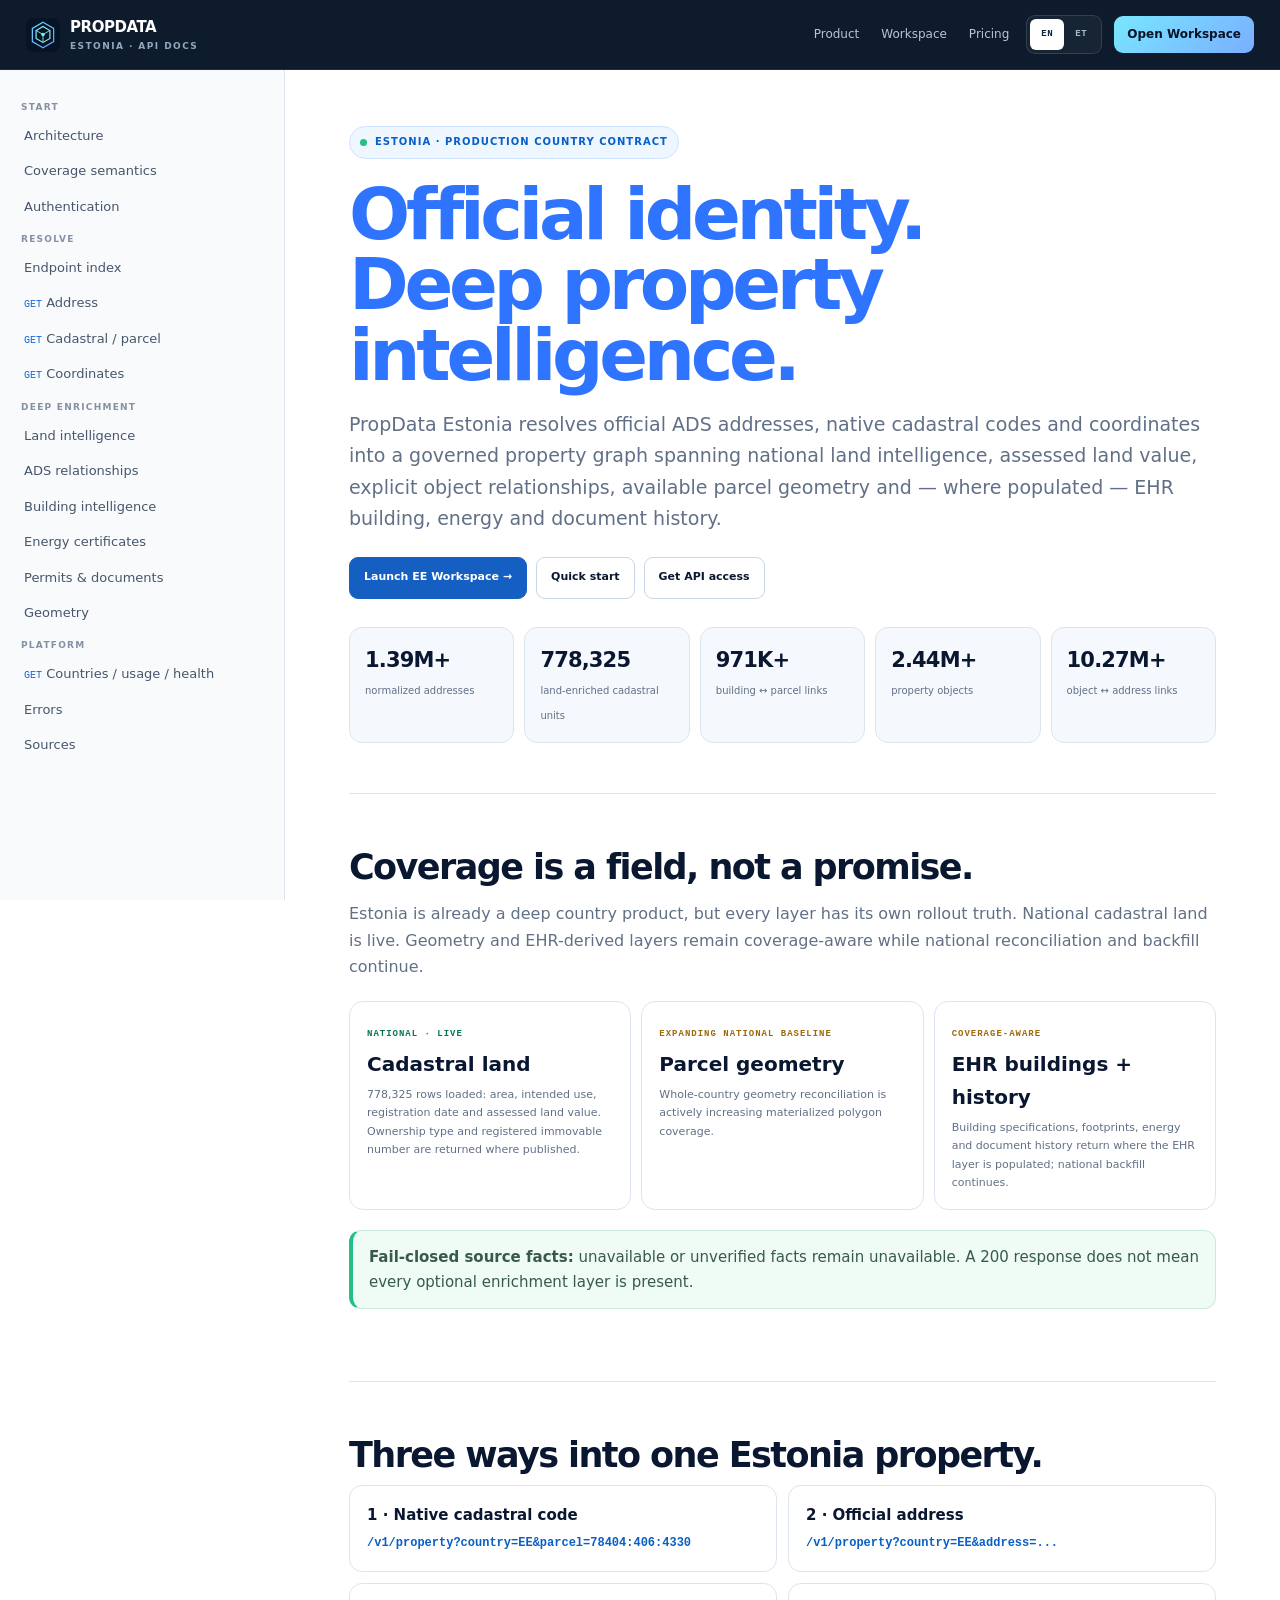
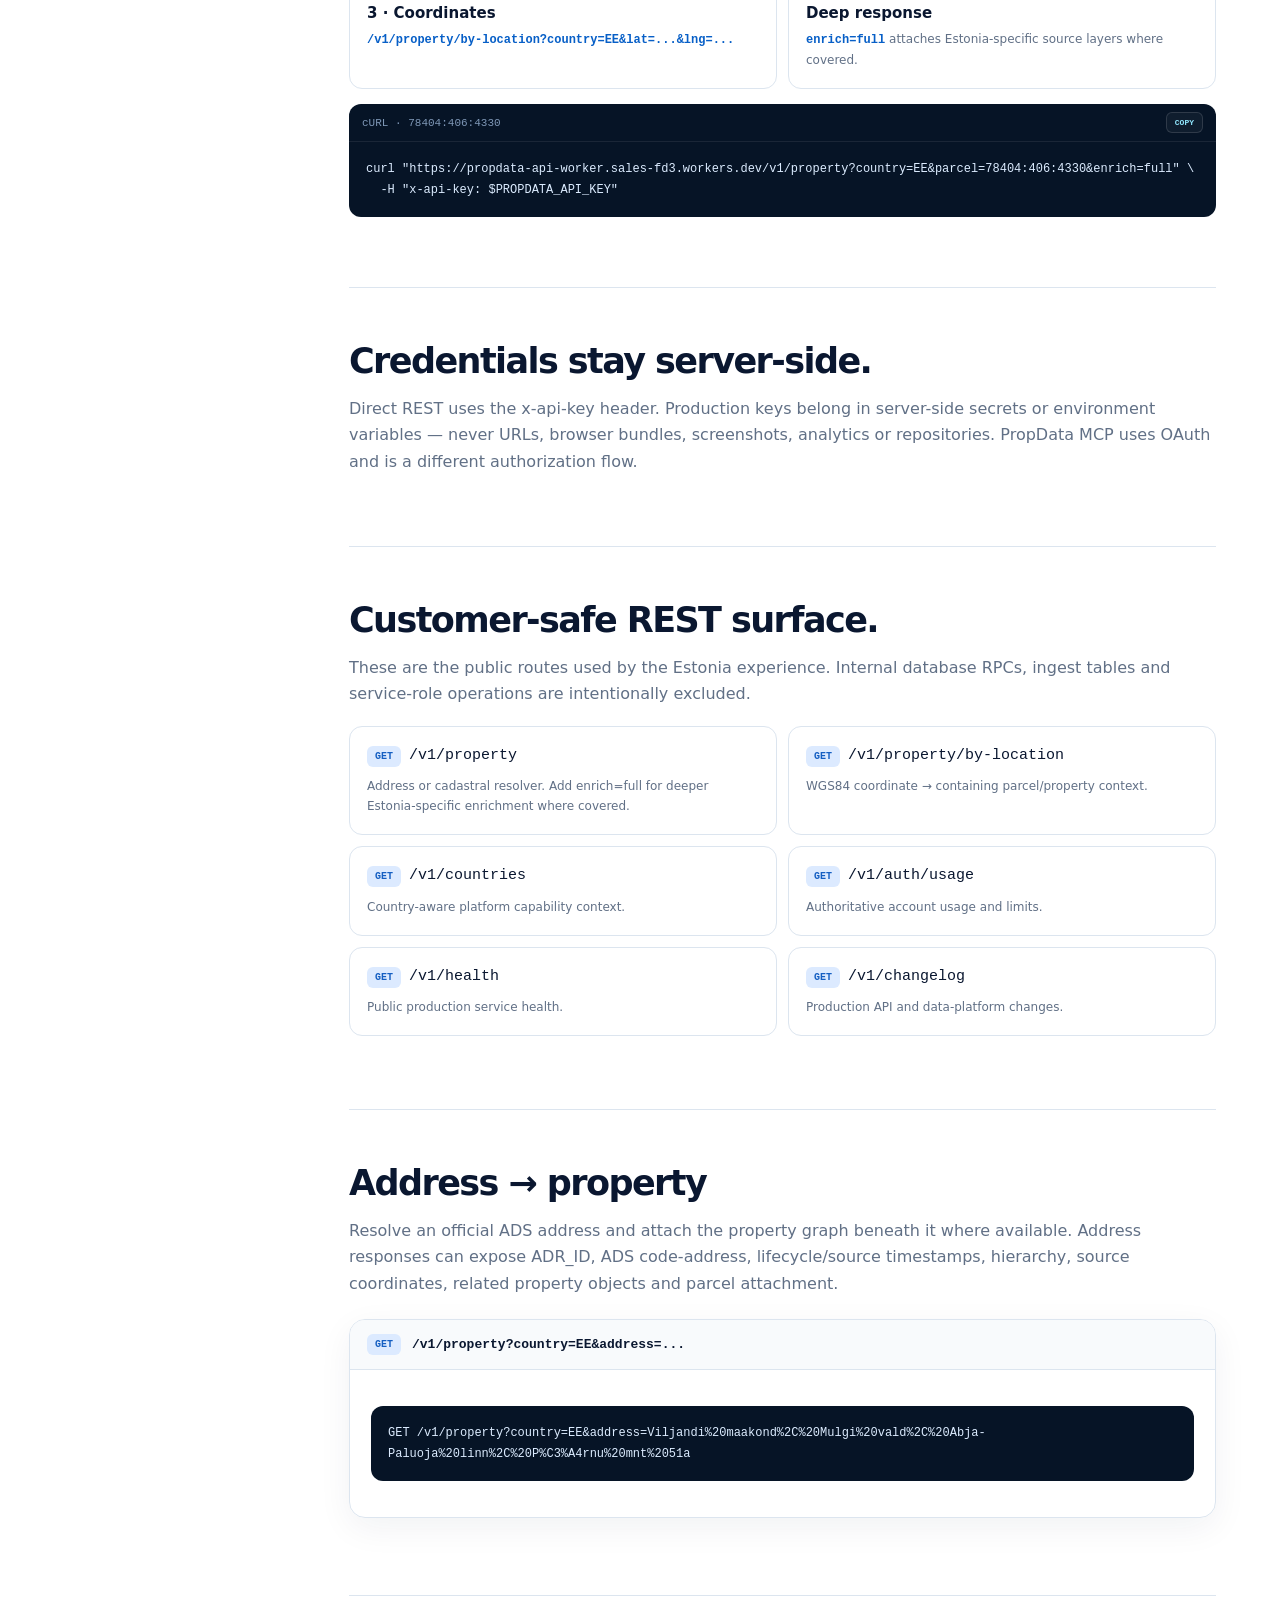
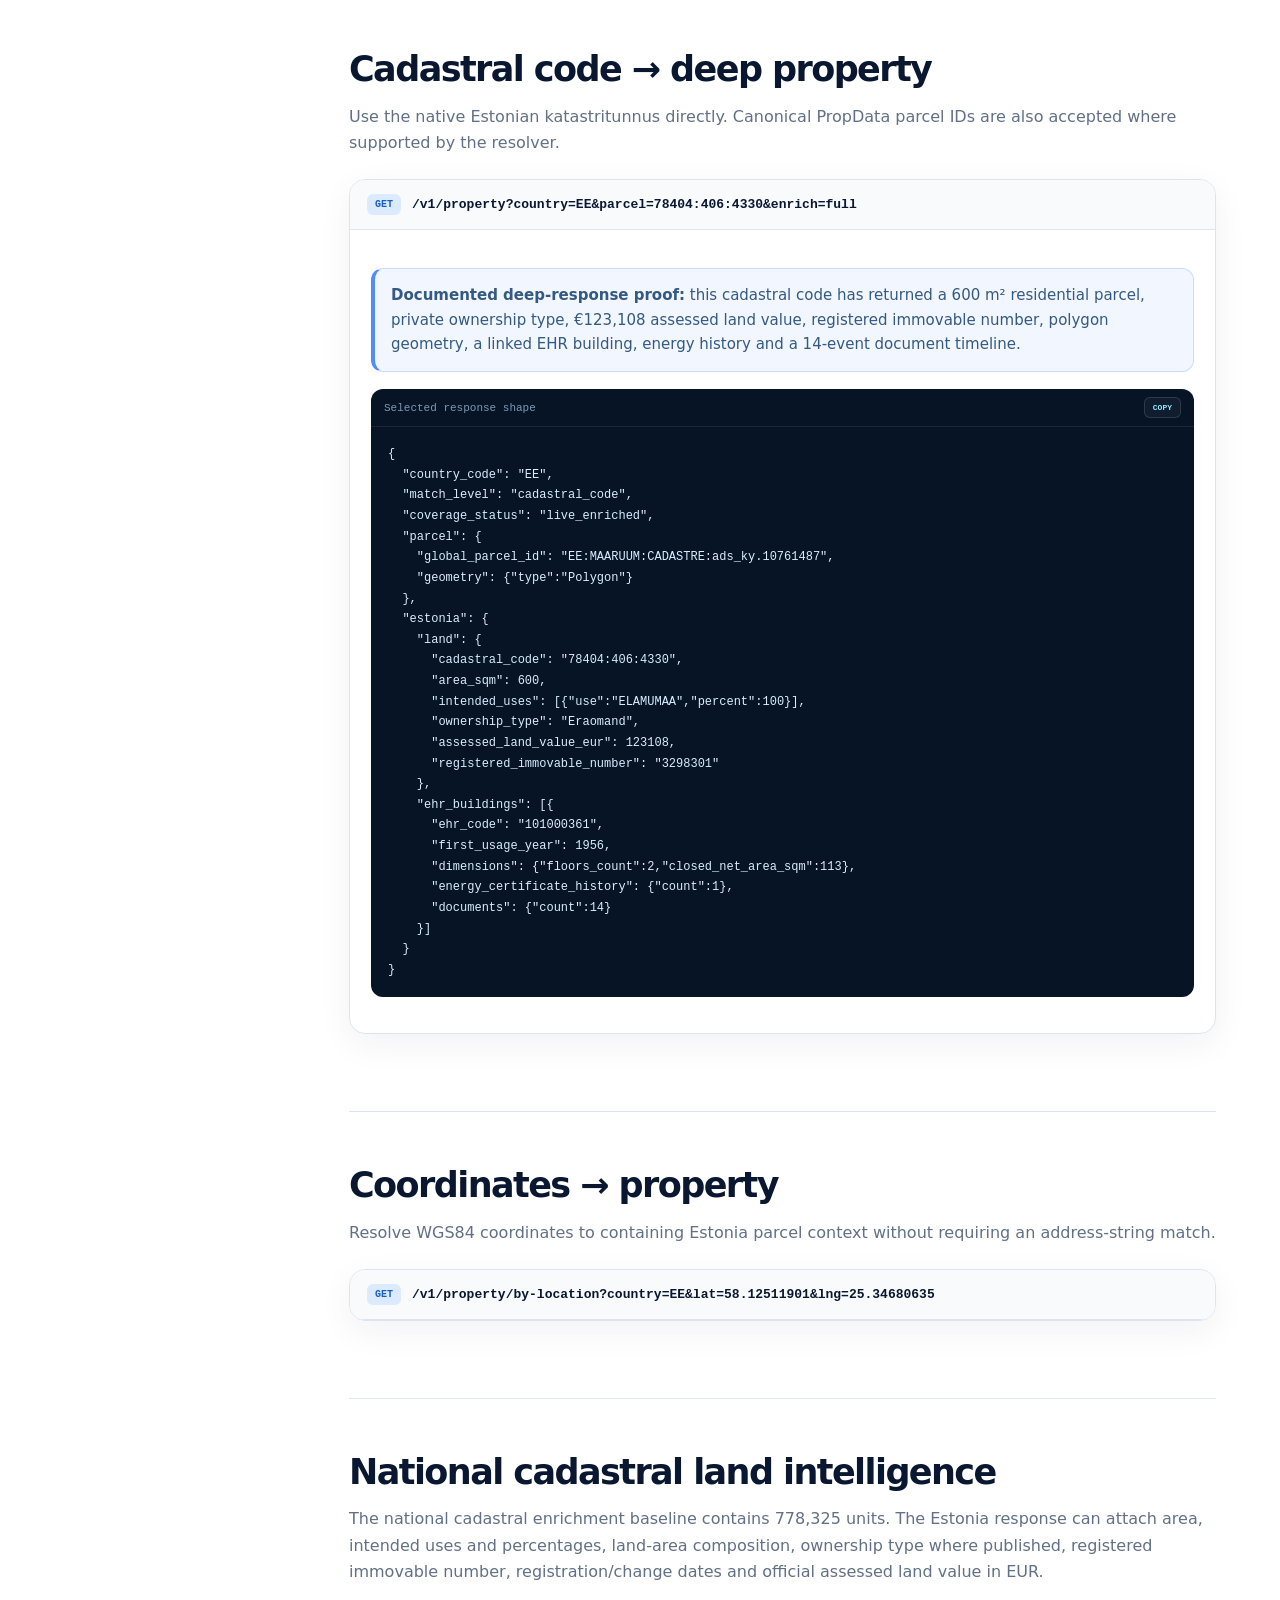
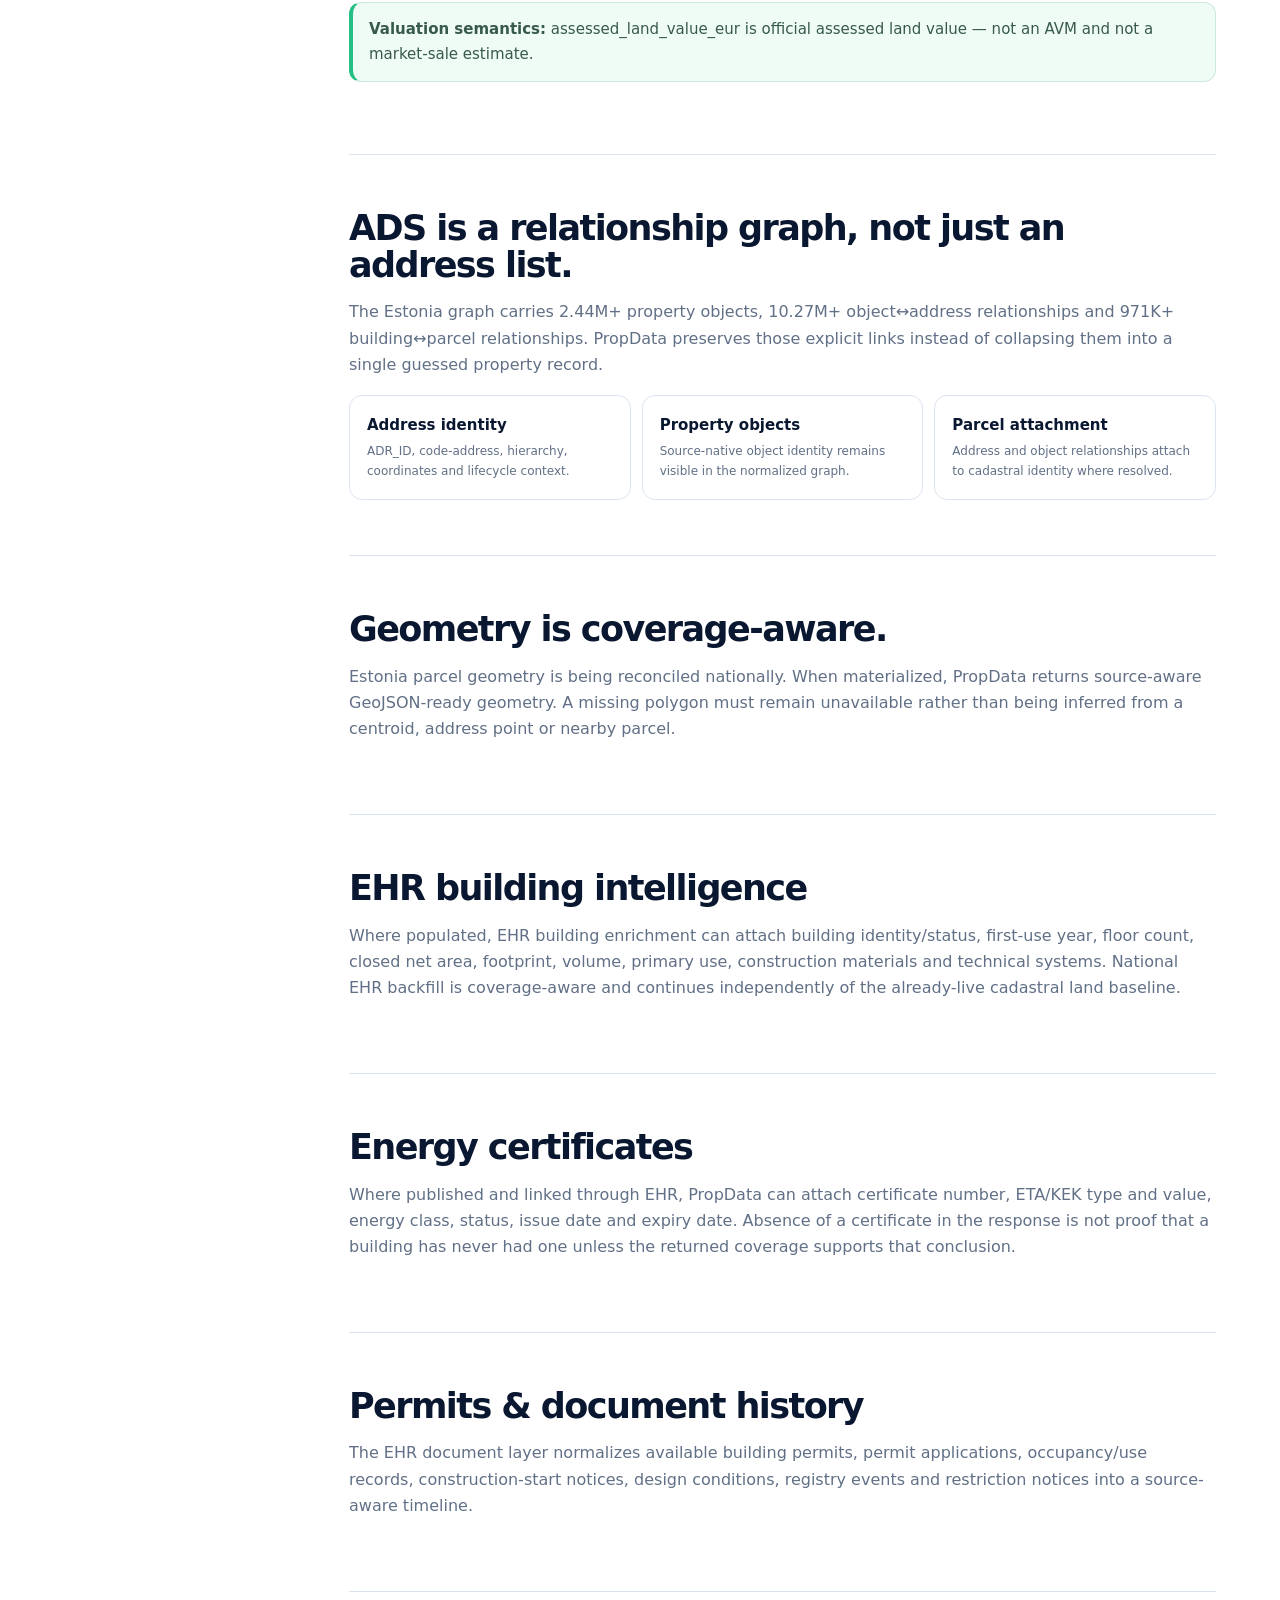
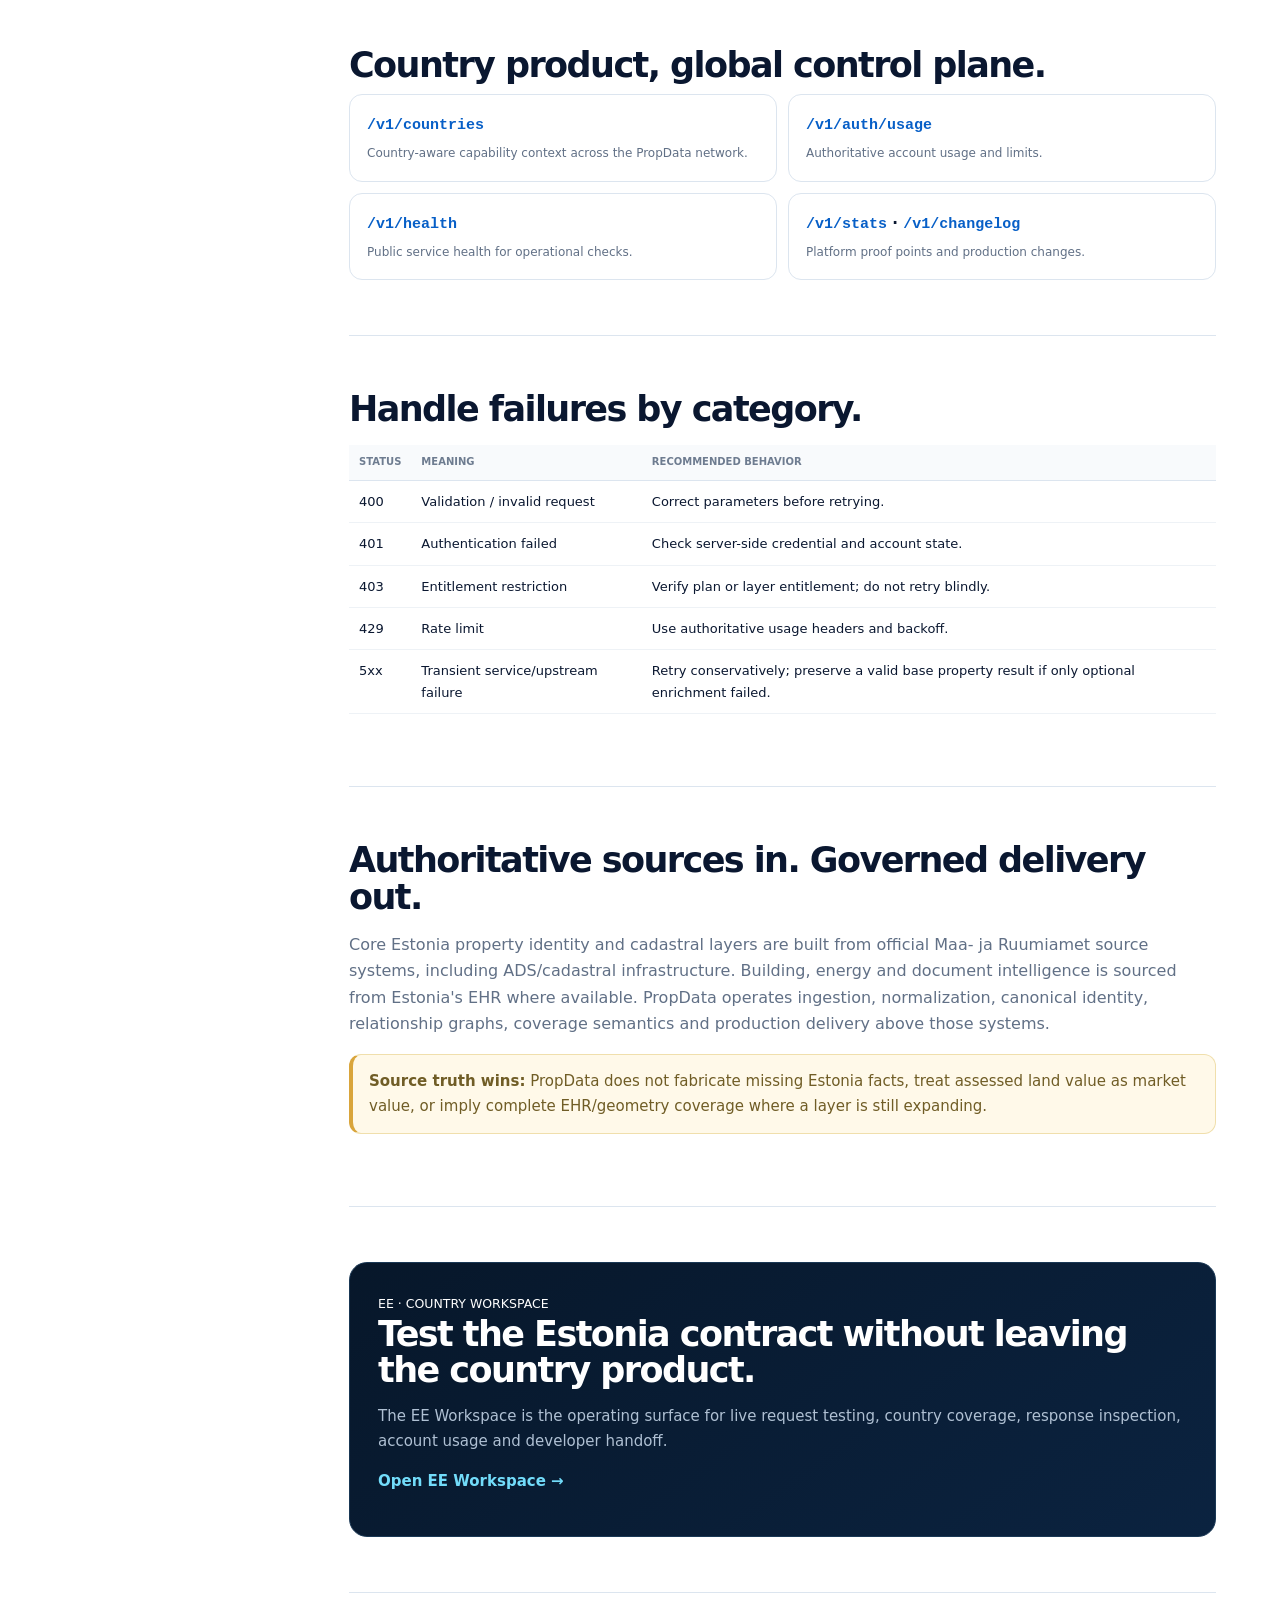
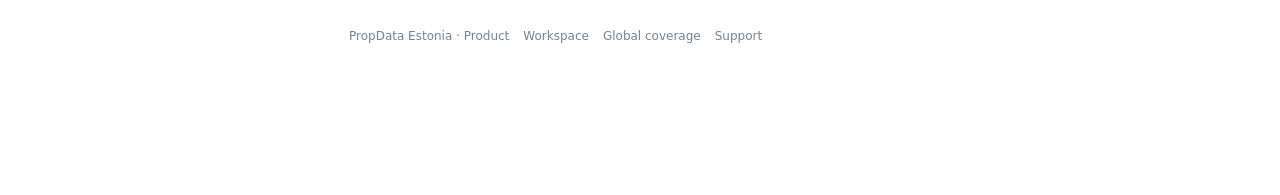
==== commit bdf9a126: "Elevate Estonia docs to bilingual country contract" ====
--- a/docs.html
+++ b/docs.html
@@ -2,28 +2,33 @@
 <html lang="en">
 <head>
 <meta charset="utf-8"><meta name="viewport" content="width=device-width,initial-scale=1,viewport-fit=cover">
-<title>PropData Estonia API Docs — Land, Buildings, Energy & Permits</title>
-<meta name="description" content="PropData Estonia developer documentation: address and cadastral lookup, land intelligence, assessed land value, parcel geometry, EHR building specifications, energy certificates, permit/document history and provenance.">
-<meta name="robots" content="index,follow,max-image-preview:large,max-snippet:-1"><meta name="theme-color" content="#061426"><link rel="canonical" href="https://ee.proptechusa.ai/docs"><link rel="icon" href="/favicon.svg" type="image/svg+xml">
-<meta property="og:type" content="website"><meta property="og:site_name" content="PropData Estonia"><meta property="og:title" content="PropData Estonia API Documentation"><meta property="og:description" content="Estonia-native property intelligence: addresses, cadastral land, geometry, buildings, energy and document history through one source-aware API."><meta property="og:url" content="https://ee.proptechusa.ai/docs">
+<title>PropData Estonia API Docs | Cadastral Land, Buildings, Energy & Permits</title>
+<meta name="description" content="Production documentation for PropData Estonia: official addresses, cadastral land intelligence, assessed value, geometry, ADS relationships, EHR buildings, energy certificates and document history.">
+<meta name="robots" content="index,follow,max-image-preview:large,max-snippet:-1"><meta name="theme-color" content="#061426">
+<link rel="canonical" href="https://ee.proptechusa.ai/docs"><link rel="alternate" hreflang="en" href="https://ee.proptechusa.ai/docs?lang=en"><link rel="alternate" hreflang="et" href="https://ee.proptechusa.ai/docs?lang=et"><link rel="alternate" hreflang="x-default" href="https://ee.proptechusa.ai/docs"><link rel="icon" href="/favicon.svg" type="image/svg+xml">
+<meta property="og:type" content="website"><meta property="og:locale" content="en_US"><meta property="og:locale:alternate" content="et_EE"><meta property="og:site_name" content="PropData Estonia"><meta property="og:title" content="PropData Estonia API Documentation"><meta property="og:description" content="One Estonia-native property contract spanning cadastral identity, land intelligence, relationships, buildings, energy and permitting context."><meta property="og:url" content="https://ee.proptechusa.ai/docs">
+<meta name="twitter:card" content="summary_large_image"><meta name="twitter:title" content="PropData Estonia API Documentation"><meta name="twitter:description" content="One Estonia-native property contract spanning cadastral identity, land intelligence, relationships, buildings, energy and permitting context.">
 <style>
-:root{--n:#061426;--n2:#0a1d34;--i:#0a1730;--m:#617086;--l:#dce5ef;--s:#f5f8fc;--b:#2f74ff;--c:#62dcf8;--g:#25bf83;--w:#fff;--side:285px;--mono:ui-monospace,SFMono-Regular,Menlo,Consolas,monospace}*{box-sizing:border-box}html{scroll-behavior:smooth}body{margin:0;font:15px/1.65 Inter,ui-sans-serif,system-ui,-apple-system,BlinkMacSystemFont,"Segoe UI",sans-serif;color:var(--i);background:#fff}a{text-decoration:none;color:inherit}code,pre{font-family:var(--mono)}.top{height:70px;position:sticky;top:0;z-index:50;background:rgba(6,20,38,.97);color:#fff;border-bottom:1px solid rgba(255,255,255,.08);backdrop-filter:blur(15px)}.topin{height:100%;max-width:1500px;margin:auto;padding:0 26px;display:flex;align-items:center;gap:22px}.brand{display:flex;align-items:center;gap:10px;font-weight:900;letter-spacing:-.03em}.brand img{width:34px}.brand small{display:block;color:#91a8c1;font-size:9px;letter-spacing:.16em}.links{margin-left:auto;display:flex;gap:17px;align-items:center;color:#b9c5d5;font-size:13px}.links .cta{background:linear-gradient(135deg,#79e7ff,#7aaeff);color:#061426;padding:9px 13px;border-radius:9px;font-weight:850}.layout{display:grid;grid-template-columns:var(--side) minmax(0,1fr)}aside{position:sticky;top:70px;height:calc(100vh - 70px);overflow:auto;background:#f8fafc;border-right:1px solid var(--l);padding:22px 0}.st{padding:8px 21px 3px;text-transform:uppercase;font-size:9px;font-weight:900;letter-spacing:.14em;color:#8491a4}.sl{display:block;padding:7px 21px;border-left:3px solid transparent;color:#47566b;font-size:13px}.sl:hover{background:#eef4fb;color:#075fce}.sl code{font-size:10px;color:#1764d7}.content{max-width:1100px;padding:56px 64px 120px}.hero{padding-bottom:50px;border-bottom:1px solid var(--l)}.badge{display:inline-flex;align-items:center;gap:8px;padding:7px 10px;border-radius:999px;border:1px solid #cfe3ff;background:#eef6ff;color:#075fc7;font-size:10px;font-weight:900;letter-spacing:.1em}.badge i{width:7px;height:7px;border-radius:50%;background:var(--g)}h1{font-size:clamp(44px,6vw,72px);line-height:.98;letter-spacing:-.06em;margin:20px 0 18px}h1 span{color:var(--b)}.hero>p{font-size:19px;color:var(--m);max-width:850px}.proof{display:grid;grid-template-columns:repeat(4,1fr);gap:10px;margin-top:28px}.proof div{padding:15px;border:1px solid var(--l);border-radius:13px;background:var(--s)}.proof b{display:block;font-size:22px;letter-spacing:-.04em}.proof span{font-size:11px;color:var(--m)}.section{padding:55px 0;border-bottom:1px solid var(--l);scroll-margin-top:85px}.section h2{font-size:35px;letter-spacing:-.045em;line-height:1.05;margin:0 0 11px}.section>p{font-size:16px;color:var(--m);max-width:870px}.rollout{margin:20px 0;display:grid;grid-template-columns:repeat(3,1fr);gap:10px}.rollout div{padding:17px;border:1px solid var(--l);border-radius:14px}.rollout small{font:900 9px var(--mono);letter-spacing:.11em;color:#08794c}.rollout b{display:block;font-size:20px;margin:5px 0}.rollout span{display:block;color:var(--m);font-size:11px}.endpoint{margin:22px 0;border:1px solid var(--l);border-radius:16px;overflow:hidden;box-shadow:0 10px 34px rgba(20,38,65,.06)}.eh{display:flex;gap:11px;align-items:center;padding:14px 17px;background:#f8fafc;border-bottom:1px solid var(--l)}.method{font:900 10px var(--mono);padding:5px 8px;border-radius:6px;background:#dcfce8;color:#087640}.path{font:750 13px var(--mono);overflow-wrap:anywhere}.ed{padding:21px}.code{margin:15px 0;border-radius:12px;background:#061426;color:#dcecff;overflow:auto}.cb{padding:8px 13px;border-bottom:1px solid rgba(255,255,255,.08);color:#7f98b7;font:11px var(--mono)}pre{margin:0;padding:17px;font-size:12px;line-height:1.72;white-space:pre-wrap}.grid{display:grid;grid-template-columns:1fr 1fr;gap:11px}.card{padding:17px;border:1px solid var(--l);border-radius:13px;background:#fff}.card b{display:block}.card code{color:#075fc7;font-weight:800}.card p{font-size:12px;color:var(--m);margin:5px 0 0}.dark{padding:28px;border:1px solid #1a3855;border-radius:18px;background:linear-gradient(145deg,#07172a,#0b2340);color:#fff}.dark p{color:#afc0d3}.dark a{color:#72dcfa;font-weight:800}.table{width:100%;border-collapse:collapse;margin:17px 0}.table th{text-align:left;padding:9px 10px;background:#f8fafc;border-bottom:1px solid var(--l);font-size:10px;text-transform:uppercase;color:#6e7c90}.table td{padding:10px;border-bottom:1px solid #eef2f6;vertical-align:top;font-size:13px}.callout{margin:17px 0;padding:14px 16px;border:1px solid #cce9db;background:#effbf5;border-radius:12px;color:#385a4b}.warn{border-color:#f0dfac;background:#fff9e9;color:#705d26}.footer{padding:34px 0;color:#748398;font-size:12px}.footer a{margin-right:14px}@media(max-width:950px){:root{--side:230px}.content{padding:45px 34px 90px}.proof,.rollout{grid-template-columns:1fr 1fr}}@media(max-width:720px){.links a:not(.cta){display:none}.layout{display:block}aside{display:none}.content{padding:36px 20px 80px}.proof,.rollout,.grid{grid-template-columns:1fr}h1{font-size:47px}}
+:root{--n:#061426;--n2:#0b213b;--i:#0a1730;--m:#617086;--l:#dce5ef;--s:#f5f8fc;--b:#2f74ff;--c:#62dcf8;--g:#25bf83;--gold:#d9a53b;--w:#fff;--side:285px;--mono:ui-monospace,SFMono-Regular,Menlo,Consolas,monospace}*{box-sizing:border-box}html{scroll-behavior:smooth}body{margin:0;font:15px/1.65 Inter,ui-sans-serif,system-ui,-apple-system,BlinkMacSystemFont,"Segoe UI",sans-serif;color:var(--i);background:#fff}a{text-decoration:none;color:inherit}code,pre{font-family:var(--mono)}.top{height:70px;position:sticky;top:0;z-index:50;background:rgba(6,20,38,.97);color:#fff;border-bottom:1px solid rgba(255,255,255,.08);backdrop-filter:blur(15px)}.topin{height:100%;max-width:1500px;margin:auto;padding:0 26px;display:flex;align-items:center;gap:22px}.brand{display:flex;align-items:center;gap:10px;font-weight:900;letter-spacing:-.03em}.brand img{width:34px}.brand small{display:block;color:#91a8c1;font-size:9px;letter-spacing:.16em}.links{margin-left:auto;display:flex;gap:12px;align-items:center;color:#b9c5d5;font-size:12px}.links a{padding:8px 5px}.links .cta{background:linear-gradient(135deg,#79e7ff,#7aaeff);color:#061426;padding:9px 13px;border-radius:9px;font-weight:850}.lang-switch{display:flex;padding:3px;border:1px solid rgba(255,255,255,.13);border-radius:9px;background:rgba(255,255,255,.04)}.lang-btn{min-width:34px;height:31px;border:0;border-radius:6px;background:transparent;color:#a9bbcc;font:900 9px/1 var(--mono);letter-spacing:.06em;cursor:pointer}.lang-btn.active{background:#fff;color:#0b2440}.layout{display:grid;grid-template-columns:var(--side) minmax(0,1fr)}aside{position:sticky;top:70px;height:calc(100vh - 70px);overflow:auto;background:#f8fafc;border-right:1px solid var(--l);padding:22px 0}.st{padding:8px 21px 3px;text-transform:uppercase;font-size:9px;font-weight:900;letter-spacing:.14em;color:#8491a4}.sl{display:block;padding:7px 21px;border-left:3px solid transparent;color:#47566b;font-size:13px}.sl:hover{background:#eef4fb;color:#075fce}.sl code{font-size:10px;color:#1764d7}.content{max-width:1160px;padding:56px 64px 120px}.hero{padding-bottom:50px;border-bottom:1px solid var(--l)}.badge{display:inline-flex;align-items:center;gap:8px;padding:7px 10px;border-radius:999px;border:1px solid #cfe3ff;background:#eef6ff;color:#075fc7;font-size:10px;font-weight:900;letter-spacing:.1em}.badge i{width:7px;height:7px;border-radius:50%;background:var(--g)}h1{font-size:clamp(44px,6vw,72px);line-height:.98;letter-spacing:-.06em;margin:20px 0 18px}h1 span{color:var(--b)}.hero>p{font-size:19px;color:var(--m);max-width:880px}.hero-actions{display:flex;gap:9px;flex-wrap:wrap;margin-top:22px}.hero-actions a{display:inline-flex;align-items:center;min-height:42px;padding:0 14px;border:1px solid #c9d6e5;border-radius:9px;font-size:11px;font-weight:850}.hero-actions a.primary{border-color:#155fc2;background:#155fc2;color:#fff}.proof{display:grid;grid-template-columns:repeat(5,1fr);gap:10px;margin-top:28px}.proof div{padding:15px;border:1px solid var(--l);border-radius:13px;background:var(--s)}.proof b{display:block;font-size:21px;letter-spacing:-.04em}.proof span{font-size:10px;color:var(--m)}.section{padding:55px 0;border-bottom:1px solid var(--l);scroll-margin-top:85px}.section h2{font-size:35px;letter-spacing:-.045em;line-height:1.05;margin:0 0 11px}.section>p{font-size:16px;color:var(--m);max-width:900px}.rollout{margin:20px 0;display:grid;grid-template-columns:repeat(3,1fr);gap:10px}.rollout div{padding:17px;border:1px solid var(--l);border-radius:14px}.rollout small{font:900 9px var(--mono);letter-spacing:.11em;color:#08794c}.rollout .expanding small{color:#9b6a09}.rollout b{display:block;font-size:20px;margin:5px 0}.rollout span{display:block;color:var(--m);font-size:11px}.endpoint-grid{display:grid;grid-template-columns:1fr 1fr;gap:11px;margin:18px 0}.endpoint-card{padding:17px;border:1px solid var(--l);border-radius:13px;background:#fff}.endpoint-card .topline{display:flex;align-items:center;gap:8px}.endpoint-card p{font-size:12px;color:var(--m);margin:9px 0 0}.endpoint{margin:22px 0;border:1px solid var(--l);border-radius:16px;overflow:hidden;box-shadow:0 10px 34px rgba(20,38,65,.06)}.eh{display:flex;gap:11px;align-items:center;padding:14px 17px;background:#f8fafc;border-bottom:1px solid var(--l)}.method{font:900 10px var(--mono);padding:5px 8px;border-radius:6px;background:#dceaff;color:#155fc2}.path{font:750 13px var(--mono);overflow-wrap:anywhere}.ed{padding:21px}.code{margin:15px 0;border-radius:12px;background:#061426;color:#dcecff;overflow:auto}.cb{display:flex;justify-content:space-between;gap:10px;align-items:center;padding:8px 13px;border-bottom:1px solid rgba(255,255,255,.08);color:#7f98b7;font:11px var(--mono)}.copy{border:1px solid rgba(255,255,255,.13);border-radius:6px;background:rgba(255,255,255,.04);color:#91e8ff;padding:5px 8px;font:850 8px var(--mono);cursor:pointer}pre{margin:0;padding:17px;font-size:12px;line-height:1.72;white-space:pre-wrap}.grid{display:grid;grid-template-columns:1fr 1fr;gap:11px}.layer-grid{display:grid;grid-template-columns:repeat(3,1fr);gap:11px}.card{padding:17px;border:1px solid var(--l);border-radius:13px;background:#fff}.card b{display:block}.card code{color:#075fc7;font-weight:800}.card p{font-size:12px;color:var(--m);margin:5px 0 0}.card small{display:block;margin-top:8px;color:#08794c;font:850 9px var(--mono)}.dark{padding:28px;border:1px solid #1a3855;border-radius:18px;background:linear-gradient(145deg,#07172a,#0b2340);color:#fff}.dark p{color:#afc0d3}.dark a{color:#72dcfa;font-weight:800}.table{width:100%;border-collapse:collapse;margin:17px 0}.table th{text-align:left;padding:9px 10px;background:#f8fafc;border-bottom:1px solid var(--l);font-size:10px;text-transform:uppercase;color:#6e7c90}.table td{padding:10px;border-bottom:1px solid #eef2f6;vertical-align:top;font-size:13px}.callout{margin:17px 0;padding:14px 16px;border:1px solid #cce9db;border-left:4px solid #25bf83;background:#effbf5;border-radius:12px;color:#385a4b}.warn{border-color:#f0dfac;border-left-color:#d9a53b;background:#fff9e9;color:#705d26}.blue{border-color:#c9dcfb;border-left-color:#4e8cff;background:#f1f6ff;color:#345a83}.footer{padding:34px 0;color:#748398;font-size:12px}.footer a{margin-right:14px}@media(max-width:1050px){:root{--side:235px}.content{padding:45px 34px 90px}.proof{grid-template-columns:repeat(3,1fr)}.rollout,.layer-grid{grid-template-columns:1fr 1fr}}@media(max-width:780px){.links>a:not(.cta){display:none}.layout{display:block}aside{display:none}.content{padding:36px 20px 80px}.proof,.rollout,.grid,.layer-grid,.endpoint-grid{grid-template-columns:1fr}h1{font-size:47px}.brand small{display:none}.topin{padding:0 14px}.links{gap:7px}}
 </style>
-<script type="application/ld+json">{"@context":"https://schema.org","@type":"TechArticle","headline":"PropData Estonia API Documentation","dateModified":"2026-09-02","url":"https://ee.proptechusa.ai/docs","author":{"@type":"Organization","name":"PropTechUSA.ai","url":"https://proptechusa.ai/"},"about":{"@type":"SoftwareApplication","name":"PropData Estonia Property Intelligence API","applicationCategory":"DeveloperApplication","areaServed":{"@type":"Country","name":"Estonia"}}}</script>
-</head><body>
-<header class="top"><div class="topin"><a class="brand" href="/"><img src="/favicon.svg" alt=""><span><strong>PROPDATA</strong><small>ESTONIA DOCS</small></span></a><nav class="links"><a href="/">Product</a><a href="/#pricing">Pricing</a><a href="https://propdata.proptechusa.ai/">Global PropData</a><a href="mailto:sales@proptechusa.ai">Support</a><a class="cta" href="/#pricing">Get API Access</a></nav></div></header>
+<script type="application/ld+json">{"@context":"https://schema.org","@type":"TechArticle","headline":"PropData Estonia API Documentation","dateModified":"2026-09-04","url":"https://ee.proptechusa.ai/docs","inLanguage":["en","et"],"author":{"@type":"Organization","name":"PropTechUSA.ai","url":"https://proptechusa.ai/"},"about":{"@type":"SoftwareApplication","name":"PropData Estonia Property Intelligence API","applicationCategory":"DeveloperApplication","areaServed":{"@type":"Country","name":"Estonia"}}}</script>
+</head>
+<body data-surface="docs">
+<header class="top"><div class="topin"><a class="brand" href="/"><img src="/favicon.svg" alt=""><span><strong>PROPDATA</strong><small data-en="ESTONIA · API DOCS" data-et="EESTI · API DOKUMENDID">ESTONIA · API DOCS</small></span></a><nav class="links"><a href="/" data-en="Product" data-et="Toode">Product</a><a href="/workspace" data-en="Workspace" data-et="Töölaud">Workspace</a><a href="/#pricing" data-en="Pricing" data-et="Hinnad">Pricing</a><div class="lang-switch" aria-label="Language / Keel"><button type="button" class="lang-btn active" data-lang="en" aria-pressed="true">EN</button><button type="button" class="lang-btn" data-lang="et" aria-pressed="false">ET</button></div><a class="cta" href="/workspace" data-en="Open Workspace" data-et="Ava töölaud">Open Workspace</a></nav></div></header>
 <div class="layout"><aside>
-<div class="st">Start</div><a class="sl" href="#overview">Overview</a><a class="sl" href="#coverage">Coverage semantics</a><a class="sl" href="#auth">Authentication</a>
-<div class="st">Resolve</div><a class="sl" href="#address"><code>GET</code> Address</a><a class="sl" href="#parcel"><code>GET</code> Cadastral / parcel</a><a class="sl" href="#coords"><code>GET</code> Coordinates</a>
-<div class="st">Deep enrichment</div><a class="sl" href="#land">Land intelligence</a><a class="sl" href="#buildings">Building intelligence</a><a class="sl" href="#energy">Energy certificates</a><a class="sl" href="#documents">Permits & documents</a><a class="sl" href="#geometry">Geometry</a>
-<div class="st">Platform</div><a class="sl" href="#platform"><code>GET</code> Countries / health / stats / changelog</a><a class="sl" href="#errors">Errors</a><a class="sl" href="#sources">Sources</a>
+<div class="st" data-en="Start" data-et="Alusta">Start</div><a class="sl" href="#overview" data-en="Architecture" data-et="Arhitektuur">Architecture</a><a class="sl" href="#coverage" data-en="Coverage semantics" data-et="Katvuse semantika">Coverage semantics</a><a class="sl" href="#auth" data-en="Authentication" data-et="Autentimine">Authentication</a>
+<div class="st" data-en="Resolve" data-et="Lahenda">Resolve</div><a class="sl" href="#endpoints" data-en="Endpoint index" data-et="Endpointide indeks">Endpoint index</a><a class="sl" href="#address"><code>GET</code> <span data-en="Address" data-et="Aadress">Address</span></a><a class="sl" href="#parcel"><code>GET</code> <span data-en="Cadastral / parcel" data-et="Kataster / katastriüksus">Cadastral / parcel</span></a><a class="sl" href="#coords"><code>GET</code> <span data-en="Coordinates" data-et="Koordinaadid">Coordinates</span></a>
+<div class="st" data-en="Deep enrichment" data-et="Süvarikastus">Deep enrichment</div><a class="sl" href="#land" data-en="Land intelligence" data-et="Maa-intelligents">Land intelligence</a><a class="sl" href="#relationships" data-en="ADS relationships" data-et="ADS seosed">ADS relationships</a><a class="sl" href="#buildings" data-en="Building intelligence" data-et="Hooneinfo">Building intelligence</a><a class="sl" href="#energy" data-en="Energy certificates" data-et="Energiamärgised">Energy certificates</a><a class="sl" href="#documents" data-en="Permits & documents" data-et="Load ja dokumendid">Permits & documents</a><a class="sl" href="#geometry" data-en="Geometry" data-et="Geomeetria">Geometry</a>
+<div class="st" data-en="Platform" data-et="Platvorm">Platform</div><a class="sl" href="#platform"><code>GET</code> <span data-en="Countries / usage / health" data-et="Riigid / kasutus / health">Countries / usage / health</span></a><a class="sl" href="#errors" data-en="Errors" data-et="Vead">Errors</a><a class="sl" href="#sources" data-en="Sources" data-et="Allikad">Sources</a>
 </aside><main class="content">
-<section class="hero" id="overview"><div class="badge"><i></i> ESTONIA · SOURCE-AWARE PROPERTY INTELLIGENCE</div><h1>From cadastral identity<br>to <span>property intelligence.</span></h1><p>PropData Estonia resolves addresses, native cadastral codes and coordinates into a governed property graph that can include official land attributes, assessed land value, parcel geometry, EHR building specifications, building footprints, energy certificates and document history.</p><div class="proof"><div><b>1.39M+</b><span>normalized addresses</span></div><div><b>778K+</b><span>land-enriched cadastral units</span></div><div><b>971K+</b><span>building ↔ parcel relationships</span></div><div><b>10.27M+</b><span>object ↔ address relationships</span></div></div></section>
-<section class="section" id="coverage"><h2>Coverage is a field, not a promise.</h2><p>Different Estonia layers populate independently. PropData exposes the source facts that are actually available for the resolved property and preserves explicit match/coverage semantics instead of synthesizing missing data.</p><div class="rollout"><div><small>NATIONAL · LIVE</small><b>Cadastral land</b><span>778,325 rows loaded: area, intended use, registration date and assessed land value. Ownership type and registered immovable number are present where published.</span></div><div><small>EXPANDING NATIONAL BASELINE</small><b>Parcel geometry</b><span>Whole-country geometry reconciliation is actively expanding materialized polygon coverage.</span></div><div><small>COVERAGE-AWARE</small><b>EHR buildings + history</b><span>Building specifications, footprints, energy and document history return where the EHR layer is populated; the national backfill is in progress.</span></div></div><div class="callout"><strong>Fail-closed source facts:</strong> unavailable or unverified facts remain unavailable. A 200 response does not mean every optional enrichment layer is present.</div></section>
-<section class="section" id="auth"><h2>Authentication</h2><p>Direct PropData requests use <code>x-api-key</code>. Keep direct production keys server-side. Marketplace requests use RapidAPI-provided credentials and should be routed through the Estonia-scoped marketplace integration.</p><div class="code"><div class="cb">Direct REST</div><pre>curl "https://propdata-api-worker.sales-fd3.workers.dev/v1/property?country=EE&parcel=78404:406:4330" \
+<section class="hero" id="overview"><div class="badge"><i></i><span data-en="ESTONIA · PRODUCTION COUNTRY CONTRACT" data-et="EESTI · TOOTMISE RIIGILEPING">ESTONIA · PRODUCTION COUNTRY CONTRACT</span></div><h1><span data-en="Official identity." data-et="Ametlik identiteet.">Official identity.</span><br><span data-en="Deep property intelligence." data-et="Sügav kinnisvaraintelligents.">Deep property intelligence.</span></h1><p data-en="PropData Estonia resolves official ADS addresses, native cadastral codes and coordinates into a governed property graph spanning national land intelligence, assessed land value, explicit object relationships, available parcel geometry and — where populated — EHR building, energy and document history." data-et="PropData Eesti lahendab ametlikud ADS aadressid, Eesti katastritunnused ja koordinaadid hallatud kinnisvaragraafiks, mis hõlmab riiklikku maa-intelligentsi, hinnatud maaväärtust, selgeid objektiseoseid, olemasolevat katastrigeomeetriat ning katvuse korral EHR hoone-, energia- ja dokumendiajalugu.">PropData Estonia resolves official ADS addresses, native cadastral codes and coordinates into a governed property graph spanning national land intelligence, assessed land value, explicit object relationships, available parcel geometry and — where populated — EHR building, energy and document history.</p><div class="hero-actions"><a class="primary" href="/workspace" data-en="Launch EE Workspace →" data-et="Ava EE töölaud →">Launch EE Workspace →</a><a href="#quickstart" data-en="Quick start" data-et="Kiirstart">Quick start</a><a href="/#pricing" data-en="Get API access" data-et="Hangi API ligipääs">Get API access</a></div><div class="proof"><div><b>1.39M+</b><span data-en="normalized addresses" data-et="normaliseeritud aadressi">normalized addresses</span></div><div><b>778,325</b><span data-en="land-enriched cadastral units" data-et="maaandmetega katastriüksust">land-enriched cadastral units</span></div><div><b>971K+</b><span data-en="building ↔ parcel links" data-et="hoone ↔ katastriüksuse seost">building ↔ parcel links</span></div><div><b>2.44M+</b><span data-en="property objects" data-et="kinnisvaraobjekti">property objects</span></div><div><b>10.27M+</b><span data-en="object ↔ address links" data-et="objekti ↔ aadressi seost">object ↔ address links</span></div></div></section>
+<section class="section" id="coverage"><h2 data-en="Coverage is a field, not a promise." data-et="Katvus on väli, mitte lubadus.">Coverage is a field, not a promise.</h2><p data-en="Estonia is already a deep country product, but every layer has its own rollout truth. National cadastral land is live. Geometry and EHR-derived layers remain coverage-aware while national reconciliation and backfill continue." data-et="Eesti on juba sügav riigipõhine toode, kuid igal kihil on oma tegelik kasutuselevõtu olek. Riiklik katastrimaa on live. Geomeetria ja EHR-põhised kihid jäävad katvusteadlikuks, kuni riiklik lepitamine ja tagasitäide jätkuvad.">Estonia is already a deep country product, but every layer has its own rollout truth. National cadastral land is live. Geometry and EHR-derived layers remain coverage-aware while national reconciliation and backfill continue.</p><div class="rollout"><div><small>NATIONAL · LIVE</small><b data-en="Cadastral land" data-et="Katastrimaa">Cadastral land</b><span data-en="778,325 rows loaded: area, intended use, registration date and assessed land value. Ownership type and registered immovable number are returned where published." data-et="Laaditud 778 325 kirjet: pindala, sihtotstarve, registreerimiskuupäev ja hinnatud maaväärtus. Omandivorm ja kinnistu number tagastatakse seal, kus avaldatud.">778,325 rows loaded: area, intended use, registration date and assessed land value. Ownership type and registered immovable number are returned where published.</span></div><div class="expanding"><small>EXPANDING NATIONAL BASELINE</small><b data-en="Parcel geometry" data-et="Katastrigeomeetria">Parcel geometry</b><span data-en="Whole-country geometry reconciliation is actively increasing materialized polygon coverage." data-et="Üleriigiline geomeetria lepitamine suurendab aktiivselt materialiseeritud polügoonide katvust.">Whole-country geometry reconciliation is actively increasing materialized polygon coverage.</span></div><div class="expanding"><small>COVERAGE-AWARE</small><b data-en="EHR buildings + history" data-et="EHR hooned + ajalugu">EHR buildings + history</b><span data-en="Building specifications, footprints, energy and document history return where the EHR layer is populated; national backfill continues." data-et="Hoone tehnilised andmed, geomeetria, energia ja dokumendiajalugu tagastatakse seal, kus EHR kiht on täidetud; riiklik tagasitäide jätkub.">Building specifications, footprints, energy and document history return where the EHR layer is populated; national backfill continues.</span></div></div><div class="callout"><strong data-en="Fail-closed source facts:" data-et="Fail-closed allikafaktid:">Fail-closed source facts:</strong> <span data-en="unavailable or unverified facts remain unavailable. A 200 response does not mean every optional enrichment layer is present." data-et="kättesaamatud või kinnitamata faktid jäävad kättesaamatuks. 200 vastus ei tähenda, et iga valikuline rikastuskiht on olemas.">unavailable or unverified facts remain unavailable. A 200 response does not mean every optional enrichment layer is present.</span></div></section>
+<section class="section" id="quickstart"><h2 data-en="Three ways into one Estonia property." data-et="Kolm teed ühe Eesti kinnisvarani.">Three ways into one Estonia property.</h2><div class="grid"><div class="card"><b>1 · <span data-en="Native cadastral code" data-et="Katastritunnus">Native cadastral code</span></b><p><code>/v1/property?country=EE&amp;parcel=78404:406:4330</code></p></div><div class="card"><b>2 · <span data-en="Official address" data-et="Ametlik aadress">Official address</span></b><p><code>/v1/property?country=EE&amp;address=...</code></p></div><div class="card"><b>3 · <span data-en="Coordinates" data-et="Koordinaadid">Coordinates</span></b><p><code>/v1/property/by-location?country=EE&amp;lat=...&amp;lng=...</code></p></div><div class="card"><b data-en="Deep response" data-et="Süvavastus">Deep response</b><p><code>enrich=full</code> <span data-en="attaches Estonia-specific source layers where covered." data-et="lisab Eesti-spetsiifilised allikakihid seal, kus katvus on olemas.">attaches Estonia-specific source layers where covered.</span></p></div></div><div class="code"><div class="cb"><span>cURL · 78404:406:4330</span><button class="copy" type="button">COPY</button></div><pre>curl "https://propdata-api-worker.sales-fd3.workers.dev/v1/property?country=EE&amp;parcel=78404:406:4330&amp;enrich=full" \
   -H "x-api-key: $PROPDATA_API_KEY"</pre></div></section>
-<section class="section" id="address"><h2>Address → property</h2><p>Resolve an official ADS address and attach the property graph beneath it where available.</p><div class="endpoint"><div class="eh"><span class="method">GET</span><span class="path">/v1/property?country=EE&amp;address=...</span></div><div class="ed"><div class="code"><pre>GET /v1/property?country=EE&address=Viljandi%20maakond%2C%20Mulgi%20vald%2C%20Abja-Paluoja%20linn%2C%20Pärnu%20mnt%2051a</pre></div><p>Address responses can expose <code>ADR_ID</code>, ADS code-address, lifecycle/source timestamps, source coordinates, hierarchy levels, related property objects and parcel attachment.</p></div></div></section>
-<section class="section" id="parcel"><h2>Cadastral code → deep property</h2><p>Use the native Estonian <strong>katastritunnus</strong> directly. Canonical PropData parcel IDs are also accepted.</p><div class="endpoint"><div class="eh"><span class="method">GET</span><span class="path">/v1/property?country=EE&amp;parcel=78404:406:4330</span></div><div class="ed"><div class="code"><div class="cb">Selected live response</div><pre>{
+<section class="section" id="auth"><h2 data-en="Credentials stay server-side." data-et="Võtmed jäävad serveri poolele.">Credentials stay server-side.</h2><p data-en="Direct REST uses the x-api-key header. Production keys belong in server-side secrets or environment variables — never URLs, browser bundles, screenshots, analytics or repositories. PropData MCP uses OAuth and is a different authorization flow." data-et="Otsene REST kasutab x-api-key päist. Tootmisvõtmed kuuluvad serveripoolsetesse saladustesse või keskkonnamuutujatesse — mitte kunagi URL-idesse, brauseribundle'itesse, ekraanipiltidesse, analüütikasse ega repositooriumidesse. PropData MCP kasutab OAuth-i ja on erinev autoriseerimisvoog.">Direct REST uses the x-api-key header. Production keys belong in server-side secrets or environment variables — never URLs, browser bundles, screenshots, analytics or repositories. PropData MCP uses OAuth and is a different authorization flow.</p></section>
+<section class="section" id="endpoints"><h2 data-en="Customer-safe REST surface." data-et="Kliendile ohutu REST pind.">Customer-safe REST surface.</h2><p data-en="These are the public routes used by the Estonia experience. Internal database RPCs, ingest tables and service-role operations are intentionally excluded." data-et="Need on Eesti kogemuses kasutatavad avalikud marsruudid. Sisemised andmebaasi RPC-d, ingest-tabelid ja service-role toimingud on teadlikult välja jäetud.">These are the public routes used by the Estonia experience. Internal database RPCs, ingest tables and service-role operations are intentionally excluded.</p><div class="endpoint-grid"><article class="endpoint-card"><div class="topline"><span class="method">GET</span><code>/v1/property</code></div><p data-en="Address or cadastral resolver. Add enrich=full for deeper Estonia-specific enrichment where covered." data-et="Aadressi või katastri lahendaja. Lisa enrich=full sügavama Eesti-spetsiifilise rikastuse jaoks seal, kus katvus on olemas.">Address or cadastral resolver. Add enrich=full for deeper Estonia-specific enrichment where covered.</p></article><article class="endpoint-card"><div class="topline"><span class="method">GET</span><code>/v1/property/by-location</code></div><p data-en="WGS84 coordinate → containing parcel/property context." data-et="WGS84 koordinaat → seda sisaldava katastri/kinnisvara kontekst.">WGS84 coordinate → containing parcel/property context.</p></article><article class="endpoint-card"><div class="topline"><span class="method">GET</span><code>/v1/countries</code></div><p data-en="Country-aware platform capability context." data-et="Riigiteadlik platvormi võimekuse kontekst.">Country-aware platform capability context.</p></article><article class="endpoint-card"><div class="topline"><span class="method">GET</span><code>/v1/auth/usage</code></div><p data-en="Authoritative account usage and limits." data-et="Autoritatiivne konto kasutus ja limiidid.">Authoritative account usage and limits.</p></article><article class="endpoint-card"><div class="topline"><span class="method">GET</span><code>/v1/health</code></div><p data-en="Public production service health." data-et="Avalik tootmisteenuse tervis.">Public production service health.</p></article><article class="endpoint-card"><div class="topline"><span class="method">GET</span><code>/v1/changelog</code></div><p data-en="Production API and data-platform changes." data-et="Tootmis-API ja andmeplatvormi muudatused.">Production API and data-platform changes.</p></article></div></section>
+<section class="section" id="address"><h2 data-en="Address → property" data-et="Aadress → kinnisvara">Address → property</h2><p data-en="Resolve an official ADS address and attach the property graph beneath it where available. Address responses can expose ADR_ID, ADS code-address, lifecycle/source timestamps, hierarchy, source coordinates, related property objects and parcel attachment." data-et="Lahenda ametlik ADS aadress ja lisa selle alla kinnisvaragraaf seal, kus see on saadaval. Aadressivastus võib sisaldada ADR_ID-d, ADS koodaadressi, elutsükli/allika ajatemplid, hierarhiat, allikakoordinaate, seotud kinnisvaraobjekte ja katastri seost.">Resolve an official ADS address and attach the property graph beneath it where available. Address responses can expose ADR_ID, ADS code-address, lifecycle/source timestamps, hierarchy, source coordinates, related property objects and parcel attachment.</p><div class="endpoint"><div class="eh"><span class="method">GET</span><span class="path">/v1/property?country=EE&amp;address=...</span></div><div class="ed"><div class="code"><pre>GET /v1/property?country=EE&amp;address=Viljandi%20maakond%2C%20Mulgi%20vald%2C%20Abja-Paluoja%20linn%2C%20P%C3%A4rnu%20mnt%2051a</pre></div></div></div></section>
+<section class="section" id="parcel"><h2 data-en="Cadastral code → deep property" data-et="Katastritunnus → sügav kinnisvara">Cadastral code → deep property</h2><p data-en="Use the native Estonian katastritunnus directly. Canonical PropData parcel IDs are also accepted where supported by the resolver." data-et="Kasuta Eesti katastritunnust otse. Resolveri toetuse korral aktsepteeritakse ka PropData canonical katastri-ID-sid.">Use the native Estonian katastritunnus directly. Canonical PropData parcel IDs are also accepted where supported by the resolver.</p><div class="endpoint"><div class="eh"><span class="method">GET</span><span class="path">/v1/property?country=EE&amp;parcel=78404:406:4330&amp;enrich=full</span></div><div class="ed"><div class="callout blue"><strong data-en="Documented deep-response proof:" data-et="Dokumenteeritud süvavastuse tõend:">Documented deep-response proof:</strong> <span data-en="this cadastral code has returned a 600 m² residential parcel, private ownership type, €123,108 assessed land value, registered immovable number, polygon geometry, a linked EHR building, energy history and a 14-event document timeline." data-et="see katastritunnus on tagastanud 600 m² elamumaa, eraomandi, 123 108 € hinnatud maaväärtuse, kinnistu numbri, polügoongeomeetria, seotud EHR hoone, energiaajaloo ja 14 sündmusega dokumendiajajoone.">this cadastral code has returned a 600 m² residential parcel, private ownership type, €123,108 assessed land value, registered immovable number, polygon geometry, a linked EHR building, energy history and a 14-event document timeline.</span></div><div class="code"><div class="cb"><span data-en="Selected response shape" data-et="Valitud vastuse kuju">Selected response shape</span><button class="copy" type="button">COPY</button></div><pre>{
   "country_code": "EE",
   "match_level": "cadastral_code",
   "coverage_status": "live_enriched",
@@ -49,25 +54,16 @@
     }]
   }
 }</pre></div></div></div></section>
-<section class="section" id="coords"><h2>Coordinates → property</h2><p>Resolve WGS84 coordinates to the containing Estonia parcel without requiring an address-string match.</p><div class="endpoint"><div class="eh"><span class="method">GET</span><span class="path">/v1/property/by-location?country=EE&amp;lat=...&amp;lng=...</span></div><div class="ed"><div class="code"><pre>GET /v1/property/by-location?country=EE&lat=58.12511901&lng=25.34680635</pre></div></div></div></section>
-<section class="section" id="deep-enrichment"><h2>Deep Estonia response contract</h2><p>The enrichment model is additive. Existing property identity fields remain stable while Estonia-specific source layers attach below <code>estonia</code>.</p><div class="grid"><div class="card"><b><code>estonia.native_identity</code></b><p>Cadastral code, ADS OID, ADOB ID, canonical/global parcel IDs and source revision.</p></div><div class="card"><b><code>estonia.land</code></b><p>National cadastral attributes including land use, area, assessed value, ownership type and registered immovable number.</p></div><div class="card"><b><code>estonia.building_relationships</code></b><p>ADS building ↔ parcel identity and explicit linked addresses.</p></div><div class="card"><b><code>estonia.ehr_buildings[]</code></b><p>Construction Register physical/technical enrichment and building-level history.</p></div></div></section>
-<section class="section" id="land"><h2>Land intelligence</h2><p>The national cadastral export enriches the CU graph with typed land/property attributes.</p><table class="table"><thead><tr><th>Field</th><th>Meaning</th></tr></thead><tbody><tr><td><code>area_sqm</code></td><td>Official cadastral area.</td></tr><tr><td><code>intended_uses[]</code></td><td>Up to three official intended-use classifications with percentages.</td></tr><tr><td><code>land_cover</code></td><td>Cultivated, natural grassland, forest, courtyard and other area where published.</td></tr><tr><td><code>ownership_type</code></td><td>Official ownership category such as private/state ownership — not named owner identity.</td></tr><tr><td><code>assessed_land_value_eur</code></td><td>Official assessed land value in EUR; not PropData market AVM.</td></tr><tr><td><code>registered_immovable_number</code></td><td>Registered-immovable reference where published.</td></tr><tr><td><code>registration_date / modified_date</code></td><td>Official cadastral registration/change dates.</td></tr><tr><td><code>last_change_reason / legal_basis_last_change</code></td><td>Source reason and legal basis for last cadastral change where supplied.</td></tr></tbody></table></section>
-<section class="section" id="buildings"><h2>EHR building intelligence</h2><p>For populated EHR-linked buildings, PropData can return current physical/technical state alongside stable EHR identity.</p><div class="grid"><div class="card"><b><code>first_usage_year</code></b><p>First-use year where published.</p></div><div class="card"><b><code>dimensions</code></b><p>Floors, closed net area, footprint, gross volume and other typed dimensions when present.</p></div><div class="card"><b><code>primary_use / uses</code></b><p>EHR building-use classification and underlying use records.</p></div><div class="card"><b><code>construction_materials</code></b><p>Foundation, structural, wall, roof/ceiling and finish materials from EHR technical indicators.</p></div><div class="card"><b><code>technical_systems</code></b><p>Electricity, water, sewer, heating, heat source, energy carrier, ventilation/cooling/gas context where published.</p></div><div class="card"><b>Building footprint</b><p>EHR building spatial shape normalized to WGS84 where the source geometry is available.</p></div></div></section>
-<section class="section" id="energy"><h2>Energy certificates</h2><p>Energy data attaches to the linked EHR building when published.</p><div class="code"><pre>"energy_certificate_history": {
-  "count": 1,
-  "items": [{
-    "document_number": "1711567/00915",
-    "eta_kek_type": "KEK",
-    "eta_kek_value": 238,
-    "energy_class": "ENERGIAKL_E",
-    "valid_from": "2017-06-01",
-    "valid_to": "2027-05-31"
-  }]
-}</pre></div></section>
-<section class="section" id="documents"><h2>Permits & document history</h2><p>The EHR document layer is normalized into a building timeline instead of forcing clients to parse Estonian document types themselves.</p><div class="grid"><div class="card"><b><code>building_permit</code></b><p>Issued building permit events.</p></div><div class="card"><b><code>building_permit_application</code></b><p>Permit applications kept distinct from issued permits.</p></div><div class="card"><b><code>occupancy_permit / use_notice</code></b><p>Occupancy/use authorization and notification records.</p></div><div class="card"><b><code>construction_start_notice</code></b><p>Construction-start notification events.</p></div><div class="card"><b><code>design_conditions</code></b><p>Design-condition records when returned by EHR.</p></div><div class="card"><b><code>restriction_notice</code></b><p>Building restriction/arrest notice events. These are historical document events, not a substitute for current land-register rights.</p></div></div></section>
-<section class="section" id="geometry"><h2>Parcel + building geometry</h2><p>Parcel and building geometry are distinct layers. Parcel geometry comes from national cadastral sources; building footprints come from EHR when available. Both are normalized to GeoJSON-compatible WGS84 output.</p><div class="warn callout"><strong>Coverage matters:</strong> national parcel geometry reconciliation is actively running. Treat the presence of geometry in the response as authoritative for that property; do not infer polygon absence from a missing value until the layer's coverage status is checked.</div></section>
-<section class="section" id="platform"><h2>Platform endpoints</h2><table class="table"><thead><tr><th>Route</th><th>Purpose</th></tr></thead><tbody><tr><td><code>GET /v1/countries</code></td><td>Country-aware adapter/capability registry.</td></tr><tr><td><code>GET /v1/health</code></td><td>Public API health.</td></tr><tr><td><code>GET /v1/stats</code></td><td>Public platform statistics; not a replacement for per-property coverage fields.</td></tr><tr><td><code>GET /v1/changelog</code></td><td>Production platform changes.</td></tr></tbody></table></section>
-<section class="section" id="errors"><h2>Errors & retries</h2><table class="table"><thead><tr><th>Status</th><th>Meaning</th><th>Behavior</th></tr></thead><tbody><tr><td>400</td><td>Invalid request</td><td>Correct inputs before retry.</td></tr><tr><td>401</td><td>Authentication failure</td><td>Check RapidAPI/direct credentials.</td></tr><tr><td>404 / no_match</td><td>No resolved resource</td><td>Treat as a resolution outcome.</td></tr><tr><td>429</td><td>Quota/rate limit</td><td>Honor plan limits and Retry-After.</td></tr><tr><td>5xx</td><td>Server/upstream failure</td><td>Bounded exponential retry.</td></tr></tbody></table></section>
-<section class="section" id="sources"><h2>Official sources & provenance</h2><p>Core Estonia source systems include <strong>Maa- ja Ruumiamet</strong> for ADS/cadastral data and the <strong>Estonia Register of Construction Works (EHR)</strong> for building, energy and document intelligence. PropData is an independent normalization/delivery platform and is not operated by the Estonian government.</p><div class="dark"><h3>Land-register rights are a separate layer.</h3><p>Named owners, mortgages and current registered restrictions belong to the RIK e-Land Register access model and are not represented by the open cadastral ownership-type field or historical EHR owner/restriction notices. PropData keeps that boundary explicit.</p><a href="mailto:sales@proptechusa.ai">Enterprise / legal-data inquiries →</a></div></section>
-<footer class="footer"><strong>PropData Estonia</strong><p>Source-aware property intelligence for Estonia.</p><a href="/">Product</a><a href="/#pricing">Pricing</a><a href="https://propdata.proptechusa.ai/">Global PropData</a><a href="mailto:sales@proptechusa.ai">sales@proptechusa.ai</a></footer>
-</main></div></body></html>+<section class="section" id="coords"><h2 data-en="Coordinates → property" data-et="Koordinaadid → kinnisvara">Coordinates → property</h2><p data-en="Resolve WGS84 coordinates to containing Estonia parcel context without requiring an address-string match." data-et="Lahenda WGS84 koordinaadid neid sisaldava Eesti katastri konteksti ilma aadressistringi vasteta.">Resolve WGS84 coordinates to containing Estonia parcel context without requiring an address-string match.</p><div class="endpoint"><div class="eh"><span class="method">GET</span><span class="path">/v1/property/by-location?country=EE&amp;lat=58.12511901&amp;lng=25.34680635</span></div></div></section>
+<section class="section" id="land"><h2 data-en="National cadastral land intelligence" data-et="Riiklik katastri maa-intelligents">National cadastral land intelligence</h2><p data-en="The national cadastral enrichment baseline contains 778,325 units. The Estonia response can attach area, intended uses and percentages, land-area composition, ownership type where published, registered immovable number, registration/change dates and official assessed land value in EUR." data-et="Riiklik katastri rikastusbaas sisaldab 778 325 üksust. Eesti vastus võib lisada pindala, sihtotstarbed ja protsendid, maakategooriate pindalad, avaldatud omandivormi, kinnistu numbri, registreerimis-/muutmiskuupäevad ja ametliku hinnatud maaväärtuse eurodes.">The national cadastral enrichment baseline contains 778,325 units. The Estonia response can attach area, intended uses and percentages, land-area composition, ownership type where published, registered immovable number, registration/change dates and official assessed land value in EUR.</p><div class="callout"><strong data-en="Valuation semantics:" data-et="Väärtuse semantika:">Valuation semantics:</strong> <span data-en="assessed_land_value_eur is official assessed land value — not an AVM and not a market-sale estimate." data-et="assessed_land_value_eur on ametlik hinnatud maaväärtus — mitte AVM ega turuhinna hinnang.">assessed_land_value_eur is official assessed land value — not an AVM and not a market-sale estimate.</span></div></section>
+<section class="section" id="relationships"><h2 data-en="ADS is a relationship graph, not just an address list." data-et="ADS on seostegraaf, mitte lihtsalt aadressiloend.">ADS is a relationship graph, not just an address list.</h2><p data-en="The Estonia graph carries 2.44M+ property objects, 10.27M+ object↔address relationships and 971K+ building↔parcel relationships. PropData preserves those explicit links instead of collapsing them into a single guessed property record." data-et="Eesti graaf sisaldab 2,44M+ kinnisvaraobjekti, 10,27M+ objekt↔aadress seost ja 971K+ hoone↔katastriüksuse seost. PropData säilitab need selged seosed, selle asemel et need üheks oletuslikuks kinnisvarakirjeks kokku suruda.">The Estonia graph carries 2.44M+ property objects, 10.27M+ object↔address relationships and 971K+ building↔parcel relationships. PropData preserves those explicit links instead of collapsing them into a single guessed property record.</p><div class="layer-grid"><div class="card"><b data-en="Address identity" data-et="Aadressiidentiteet">Address identity</b><p data-en="ADR_ID, code-address, hierarchy, coordinates and lifecycle context." data-et="ADR_ID, koodaadress, hierarhia, koordinaadid ja elutsükli kontekst.">ADR_ID, code-address, hierarchy, coordinates and lifecycle context.</p></div><div class="card"><b data-en="Property objects" data-et="Kinnisvaraobjektid">Property objects</b><p data-en="Source-native object identity remains visible in the normalized graph." data-et="Allikapõhine objektiidentiteet jääb normaliseeritud graafis nähtavaks.">Source-native object identity remains visible in the normalized graph.</p></div><div class="card"><b data-en="Parcel attachment" data-et="Katastri seos">Parcel attachment</b><p data-en="Address and object relationships attach to cadastral identity where resolved." data-et="Aadressi- ja objektiseosed liituvad katastriidentiteediga seal, kus lahendus on olemas.">Address and object relationships attach to cadastral identity where resolved.</p></div></div></section>
+<section class="section" id="geometry"><h2 data-en="Geometry is coverage-aware." data-et="Geomeetria on katvusteadlik.">Geometry is coverage-aware.</h2><p data-en="Estonia parcel geometry is being reconciled nationally. When materialized, PropData returns source-aware GeoJSON-ready geometry. A missing polygon must remain unavailable rather than being inferred from a centroid, address point or nearby parcel." data-et="Eesti katastrigeomeetriat lepitatakse riiklikult. Materialiseeritud geomeetria tagastatakse PropData poolt allikateadliku GeoJSON-valmis kujuna. Puuduvat polügooni ei tohi tuletada tsentroidist, aadressipunktist ega naaberkatastrist.">Estonia parcel geometry is being reconciled nationally. When materialized, PropData returns source-aware GeoJSON-ready geometry. A missing polygon must remain unavailable rather than being inferred from a centroid, address point or nearby parcel.</p></section>
+<section class="section" id="buildings"><h2 data-en="EHR building intelligence" data-et="EHR hooneintelligents">EHR building intelligence</h2><p data-en="Where populated, EHR building enrichment can attach building identity/status, first-use year, floor count, closed net area, footprint, volume, primary use, construction materials and technical systems. National EHR backfill is coverage-aware and continues independently of the already-live cadastral land baseline." data-et="Katvuse korral võib EHR hoonerikastus lisada hoone identiteedi/oleku, esmase kasutuse aasta, korruste arvu, suletud netopinna, ehitisealuse pinna, mahu, põhikasutuse, materjalid ja tehnosüsteemid. Riiklik EHR tagasitäide on katvusteadlik ja jätkub sõltumatult juba live katastrimaa baasist.">Where populated, EHR building enrichment can attach building identity/status, first-use year, floor count, closed net area, footprint, volume, primary use, construction materials and technical systems. National EHR backfill is coverage-aware and continues independently of the already-live cadastral land baseline.</p></section>
+<section class="section" id="energy"><h2 data-en="Energy certificates" data-et="Energiamärgised">Energy certificates</h2><p data-en="Where published and linked through EHR, PropData can attach certificate number, ETA/KEK type and value, energy class, status, issue date and expiry date. Absence of a certificate in the response is not proof that a building has never had one unless the returned coverage supports that conclusion." data-et="EHR-i kaudu avaldatud ja seostatud juhtudel võib PropData lisada energiamärgise numbri, ETA/KEK tüübi ja väärtuse, energiaklassi, oleku, väljastus- ja kehtivusaja. Märgise puudumine vastuses ei tõesta, et hoonel pole seda kunagi olnud, kui katvuse olek seda järeldust ei toeta.">Where published and linked through EHR, PropData can attach certificate number, ETA/KEK type and value, energy class, status, issue date and expiry date. Absence of a certificate in the response is not proof that a building has never had one unless the returned coverage supports that conclusion.</p></section>
+<section class="section" id="documents"><h2 data-en="Permits & document history" data-et="Load ja dokumendiajalugu">Permits & document history</h2><p data-en="The EHR document layer normalizes available building permits, permit applications, occupancy/use records, construction-start notices, design conditions, registry events and restriction notices into a source-aware timeline." data-et="EHR dokumendikiht normaliseerib olemasolevad ehitusload, loataotlused, kasutusload/-teatised, ehitamise alustamise teatised, projekteerimistingimused, registrisündmused ja piirangute teated allikateadlikuks ajajooneks.">The EHR document layer normalizes available building permits, permit applications, occupancy/use records, construction-start notices, design conditions, registry events and restriction notices into a source-aware timeline.</p></section>
+<section class="section" id="platform"><h2 data-en="Country product, global control plane." data-et="Riigipõhine toode, globaalne juhtkiht.">Country product, global control plane.</h2><div class="grid"><div class="card"><b><code>/v1/countries</code></b><p data-en="Country-aware capability context across the PropData network." data-et="Riigiteadlik võimekuse kontekst kogu PropData võrgus.">Country-aware capability context across the PropData network.</p></div><div class="card"><b><code>/v1/auth/usage</code></b><p data-en="Authoritative account usage and limits." data-et="Autoritatiivne konto kasutus ja limiidid.">Authoritative account usage and limits.</p></div><div class="card"><b><code>/v1/health</code></b><p data-en="Public service health for operational checks." data-et="Avalik teenuse tervis operatiivkontrollideks.">Public service health for operational checks.</p></div><div class="card"><b><code>/v1/stats</code> · <code>/v1/changelog</code></b><p data-en="Platform proof points and production changes." data-et="Platvormi tõenduspunktid ja tootmismuudatused.">Platform proof points and production changes.</p></div></div></section>
+<section class="section" id="errors"><h2 data-en="Handle failures by category." data-et="Käsitle vigu kategooria järgi.">Handle failures by category.</h2><table class="table"><thead><tr><th>Status</th><th data-en="Meaning" data-et="Tähendus">Meaning</th><th data-en="Recommended behavior" data-et="Soovituslik käitumine">Recommended behavior</th></tr></thead><tbody><tr><td>400</td><td data-en="Validation / invalid request" data-et="Valideerimine / vigane päring">Validation / invalid request</td><td data-en="Correct parameters before retrying." data-et="Paranda parameetrid enne korduskatset.">Correct parameters before retrying.</td></tr><tr><td>401</td><td data-en="Authentication failed" data-et="Autentimine ebaõnnestus">Authentication failed</td><td data-en="Check server-side credential and account state." data-et="Kontrolli serveripoolset võtit ja konto olekut.">Check server-side credential and account state.</td></tr><tr><td>403</td><td data-en="Entitlement restriction" data-et="Ligipääsu piirang">Entitlement restriction</td><td data-en="Verify plan or layer entitlement; do not retry blindly." data-et="Kontrolli paketti või kihi õigust; ära korda pimesi.">Verify plan or layer entitlement; do not retry blindly.</td></tr><tr><td>429</td><td data-en="Rate limit" data-et="Päringulimiit">Rate limit</td><td data-en="Use authoritative usage headers and backoff." data-et="Kasuta autoritatiivseid kasutuspäiseid ja backoff'i.">Use authoritative usage headers and backoff.</td></tr><tr><td>5xx</td><td data-en="Transient service/upstream failure" data-et="Ajutine teenuse/upstream viga">Transient service/upstream failure</td><td data-en="Retry conservatively; preserve a valid base property result if only optional enrichment failed." data-et="Korda ettevaatlikult; säilita kehtiv baasvastus, kui ebaõnnestus ainult valikuline rikastus.">Retry conservatively; preserve a valid base property result if only optional enrichment failed.</td></tr></tbody></table></section>
+<section class="section" id="sources"><h2 data-en="Authoritative sources in. Governed delivery out." data-et="Ametlikud allikad sisse. Hallatud tarne välja.">Authoritative sources in. Governed delivery out.</h2><p data-en="Core Estonia property identity and cadastral layers are built from official Maa- ja Ruumiamet source systems, including ADS/cadastral infrastructure. Building, energy and document intelligence is sourced from Estonia's EHR where available. PropData operates ingestion, normalization, canonical identity, relationship graphs, coverage semantics and production delivery above those systems." data-et="Eesti kinnisvaraidentiteedi ja katastri põhikihid põhinevad Maa- ja Ruumiameti ametlikel allikasüsteemidel, sh ADS/katastritaristul. Hoone-, energia- ja dokumendiintelligents pärineb katvuse korral Eesti EHR-ist. PropData haldab nende süsteemide kohal ingest'i, normaliseerimist, canonical identiteeti, seostegraafe, katvuse semantikat ja tootmistarnet.">Core Estonia property identity and cadastral layers are built from official Maa- ja Ruumiamet source systems, including ADS/cadastral infrastructure. Building, energy and document intelligence is sourced from Estonia's EHR where available. PropData operates ingestion, normalization, canonical identity, relationship graphs, coverage semantics and production delivery above those systems.</p><div class="callout warn"><strong data-en="Source truth wins:" data-et="Allikatõde võidab:">Source truth wins:</strong> <span data-en="PropData does not fabricate missing Estonia facts, treat assessed land value as market value, or imply complete EHR/geometry coverage where a layer is still expanding." data-et="PropData ei fabritseeri puuduvaid Eesti fakte, ei käsitle hinnatud maaväärtust turuväärtusena ega väida täielikku EHR/geomeetria katvust, kui kiht alles laieneb.">PropData does not fabricate missing Estonia facts, treat assessed land value as market value, or imply complete EHR/geometry coverage where a layer is still expanding.</span></div></section>
+<section class="section"><div class="dark"><small>EE · COUNTRY WORKSPACE</small><h2 data-en="Test the Estonia contract without leaving the country product." data-et="Testi Eesti lepingut riigipõhisest tootest lahkumata.">Test the Estonia contract without leaving the country product.</h2><p data-en="The EE Workspace is the operating surface for live request testing, country coverage, response inspection, account usage and developer handoff." data-et="EE töölaud on live-päringute testimise, riigi katvuse, vastuste kontrolli, konto kasutuse ja arendaja üleandmise operatiivpind.">The EE Workspace is the operating surface for live request testing, country coverage, response inspection, account usage and developer handoff.</p><p><a href="/workspace" data-en="Open EE Workspace →" data-et="Ava EE töölaud →">Open EE Workspace →</a></p></div></section>
+<footer class="footer">PropData Estonia · <a href="/" data-en="Product" data-et="Toode">Product</a><a href="/workspace" data-en="Workspace" data-et="Töölaud">Workspace</a><a href="https://global.proptechusa.ai/" data-en="Global coverage" data-et="Globaalne katvus">Global coverage</a><a href="mailto:sales@proptechusa.ai" data-en="Support" data-et="Tugi">Support</a></footer>
+</main></div><script src="/developer.js"></script><script>document.addEventListener('click',e=>{const btn=e.target.closest('.copy');if(!btn)return;const pre=btn.closest('.code')?.querySelector('pre');if(!pre)return;navigator.clipboard.writeText(pre.innerText).then(()=>{const old=btn.textContent;btn.textContent=document.documentElement.lang.startsWith('et')?'KOPEERITUD':'COPIED';setTimeout(()=>btn.textContent=old,1200)})});</script></body></html>
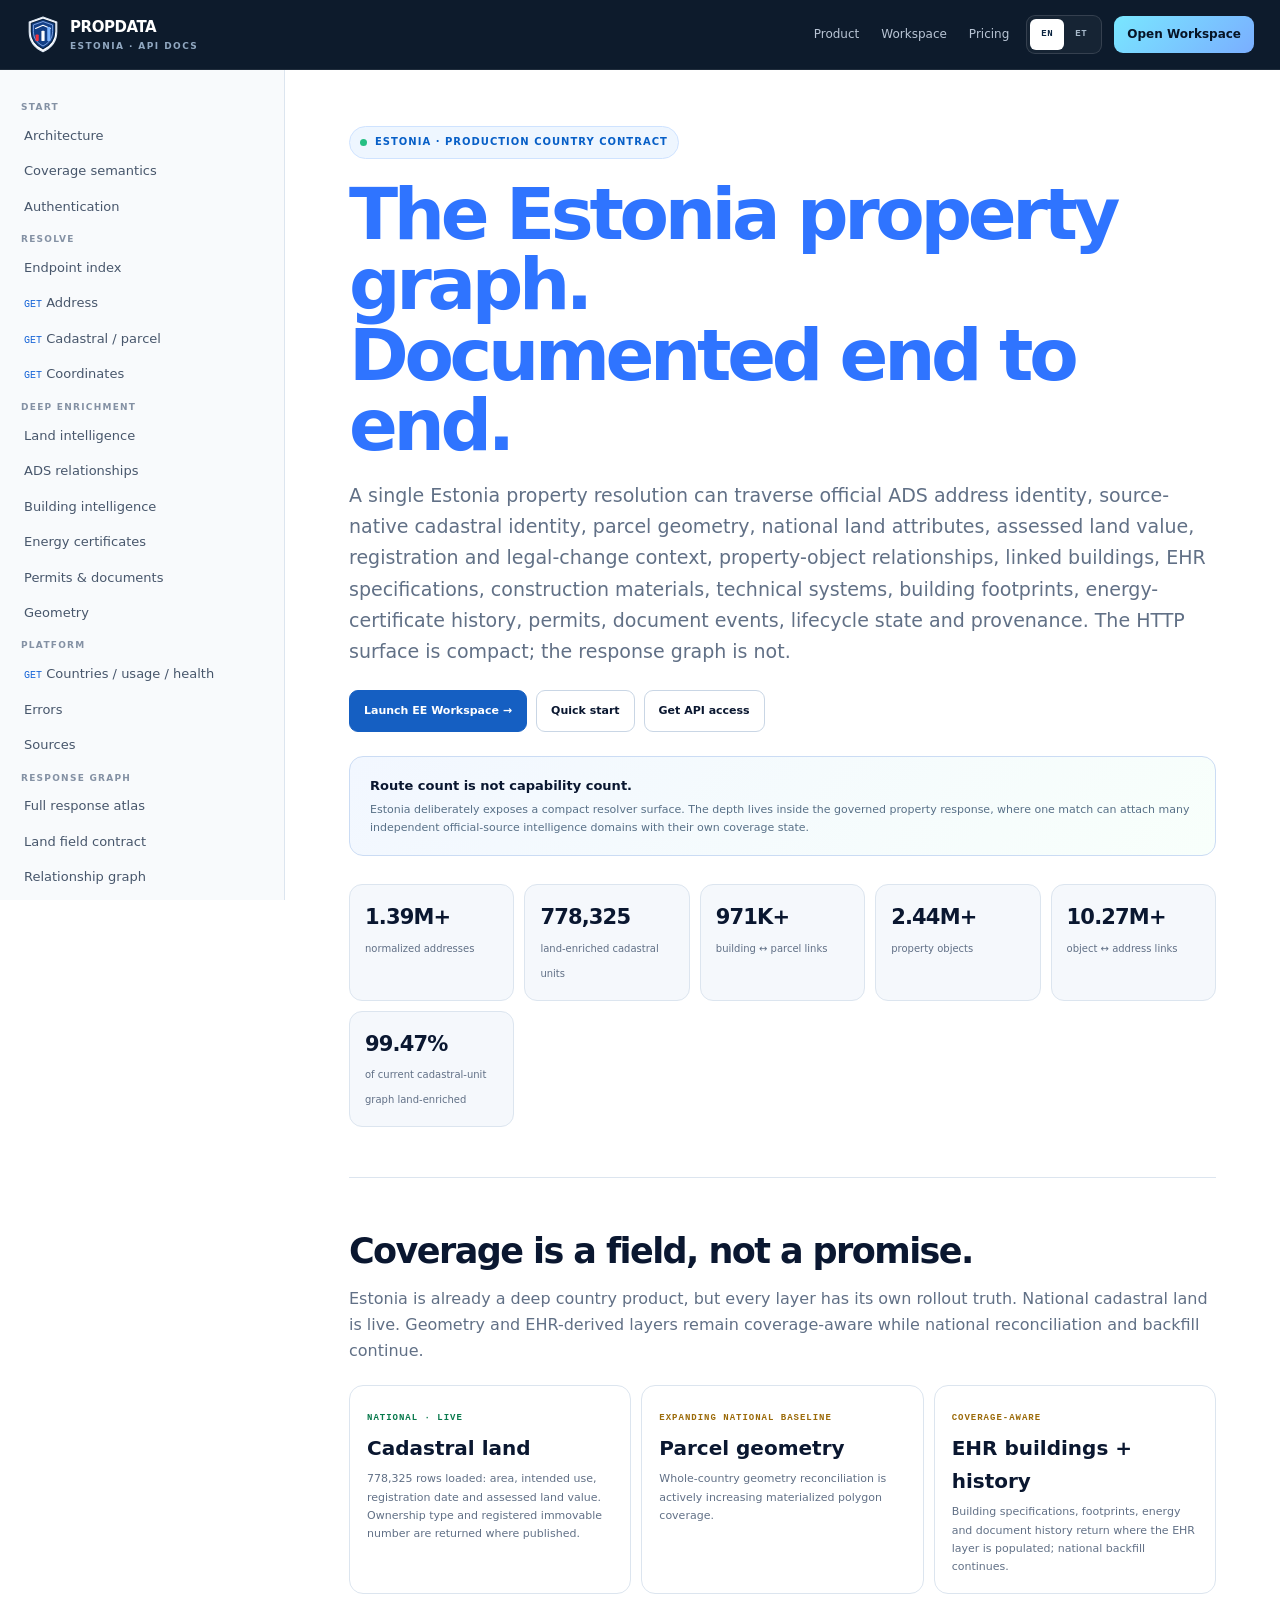
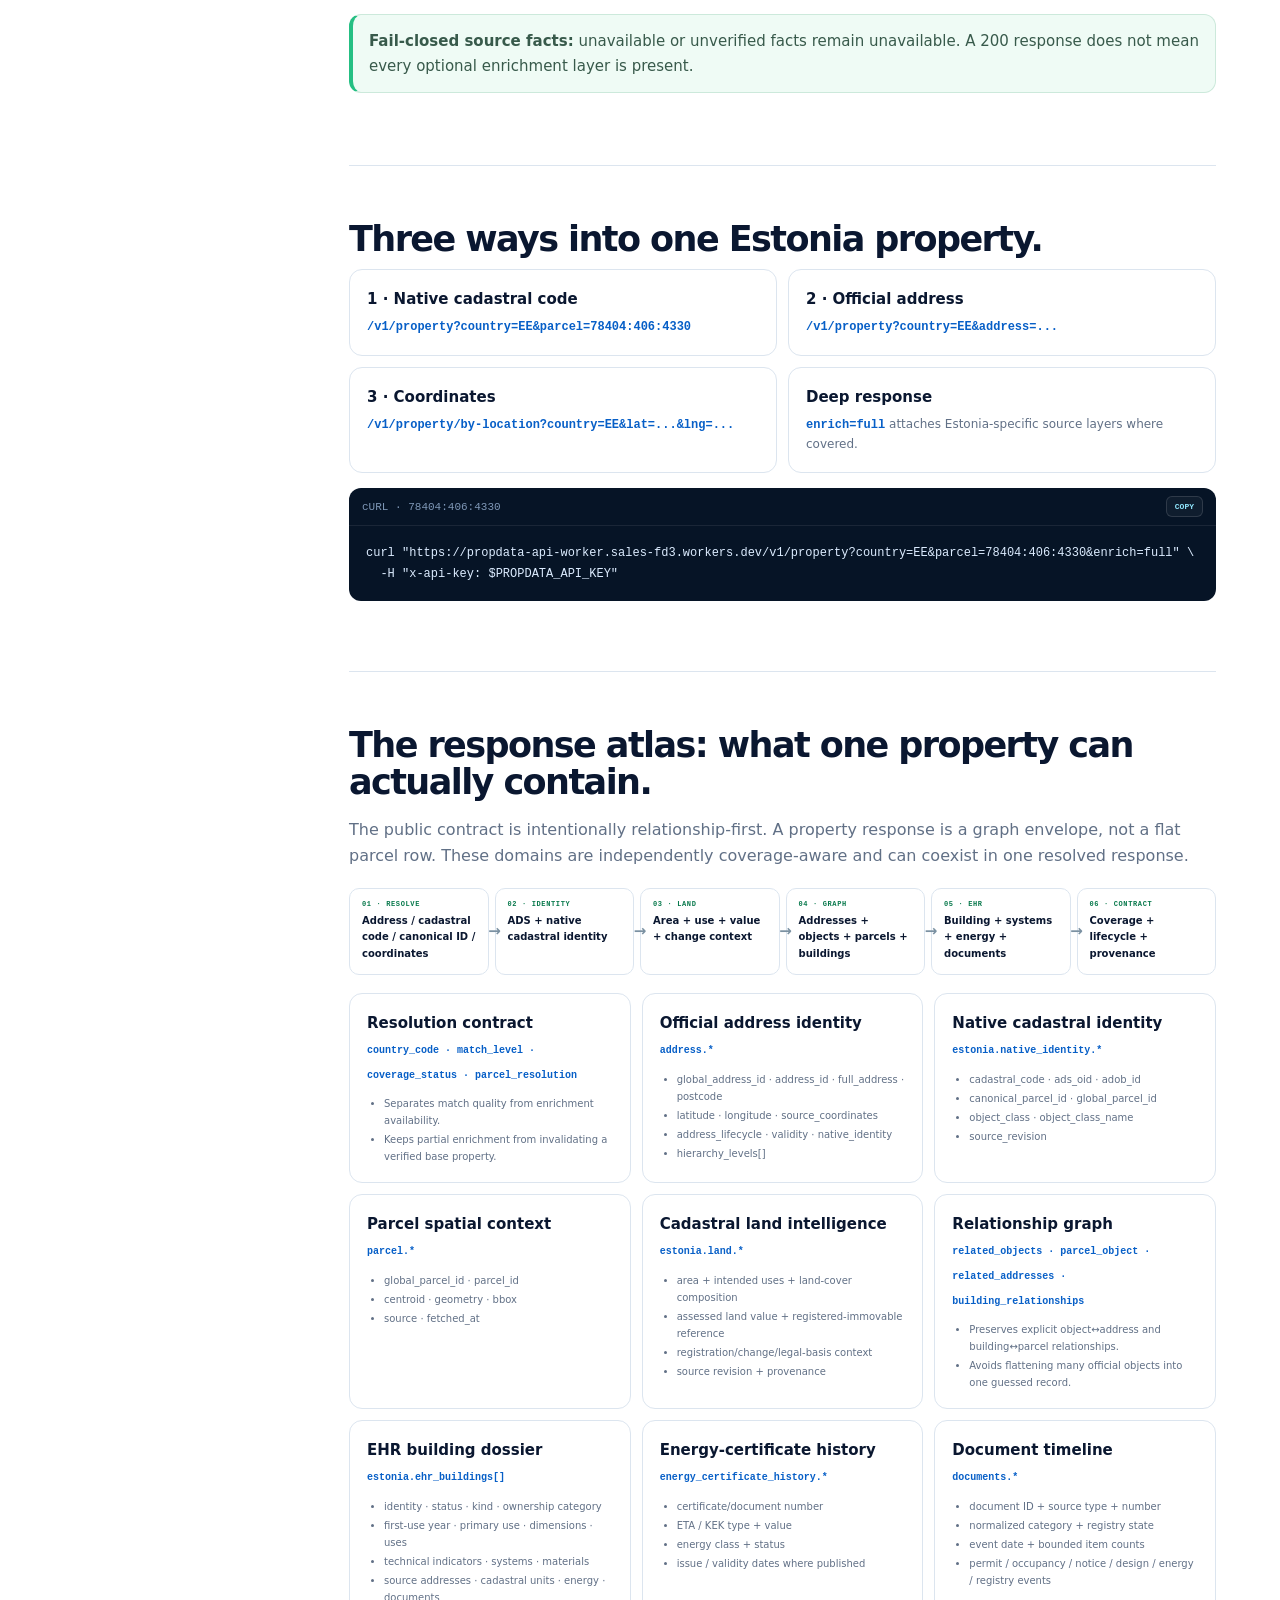
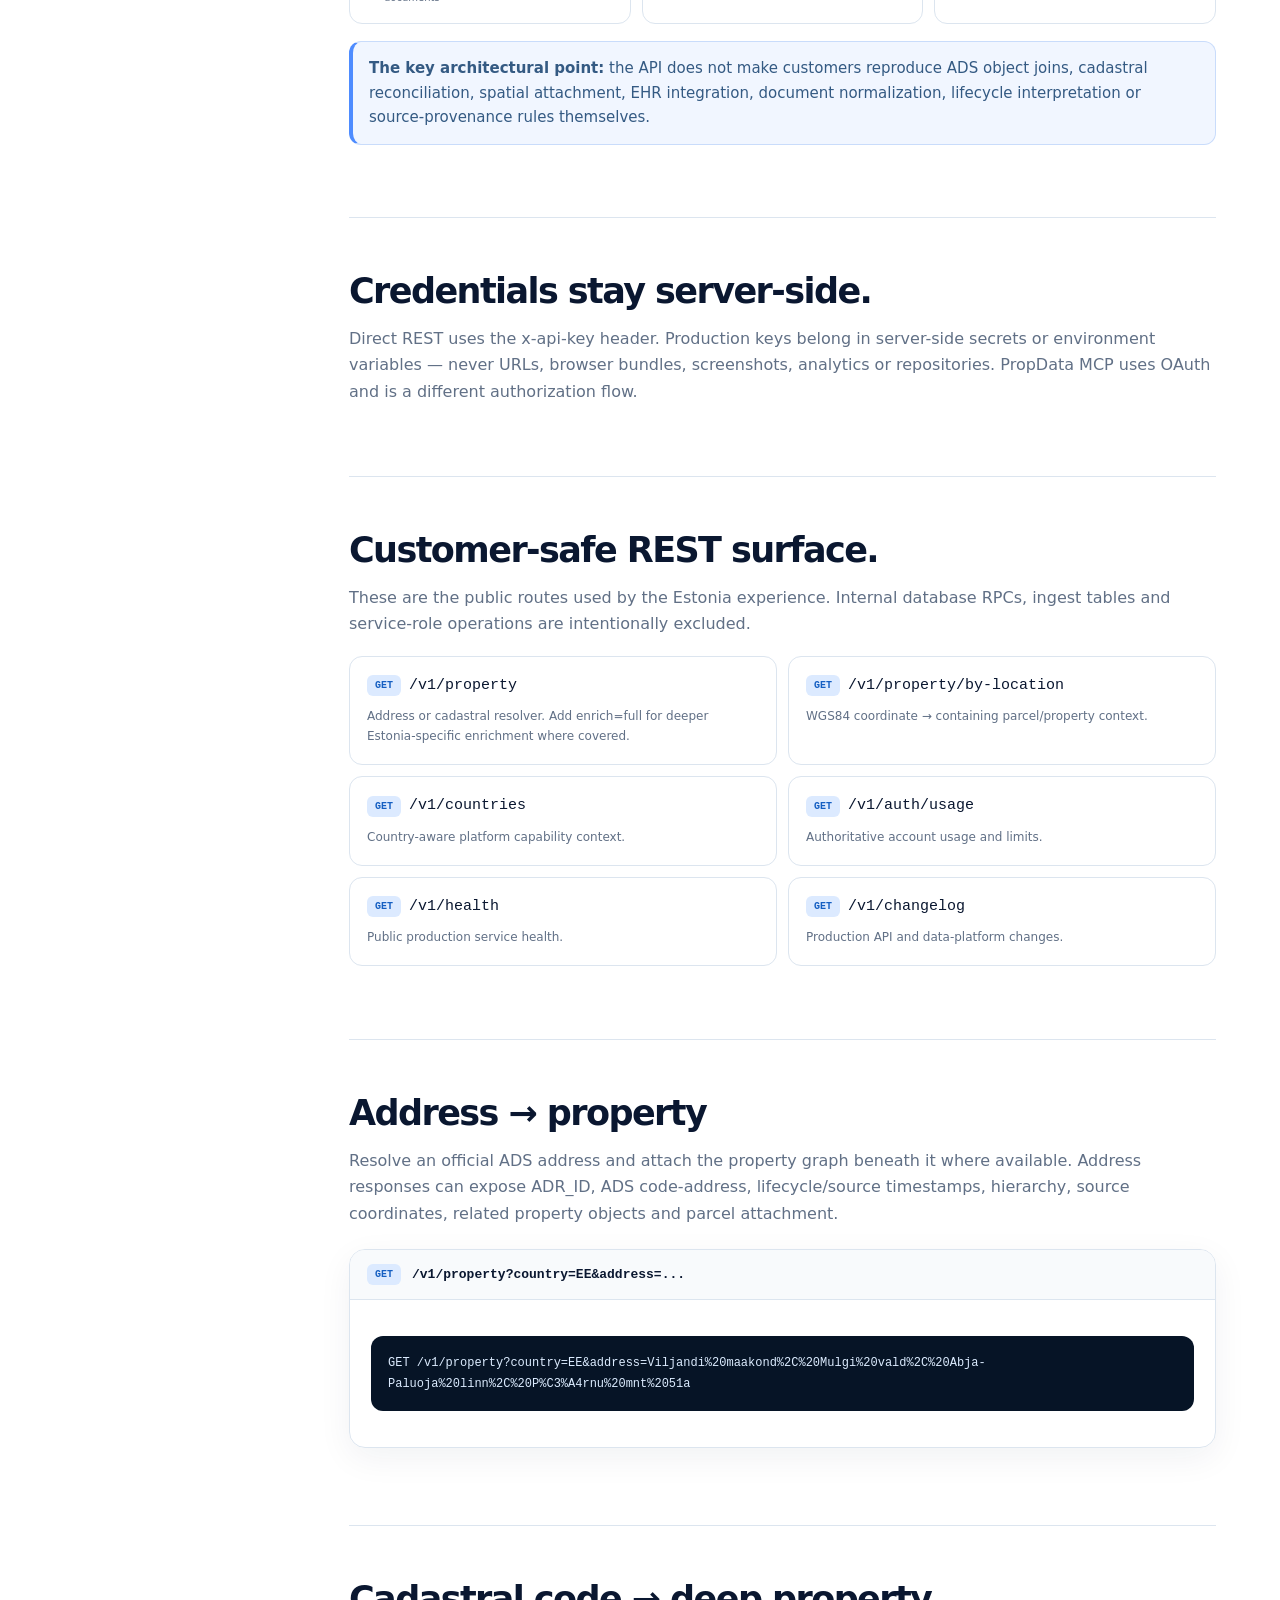
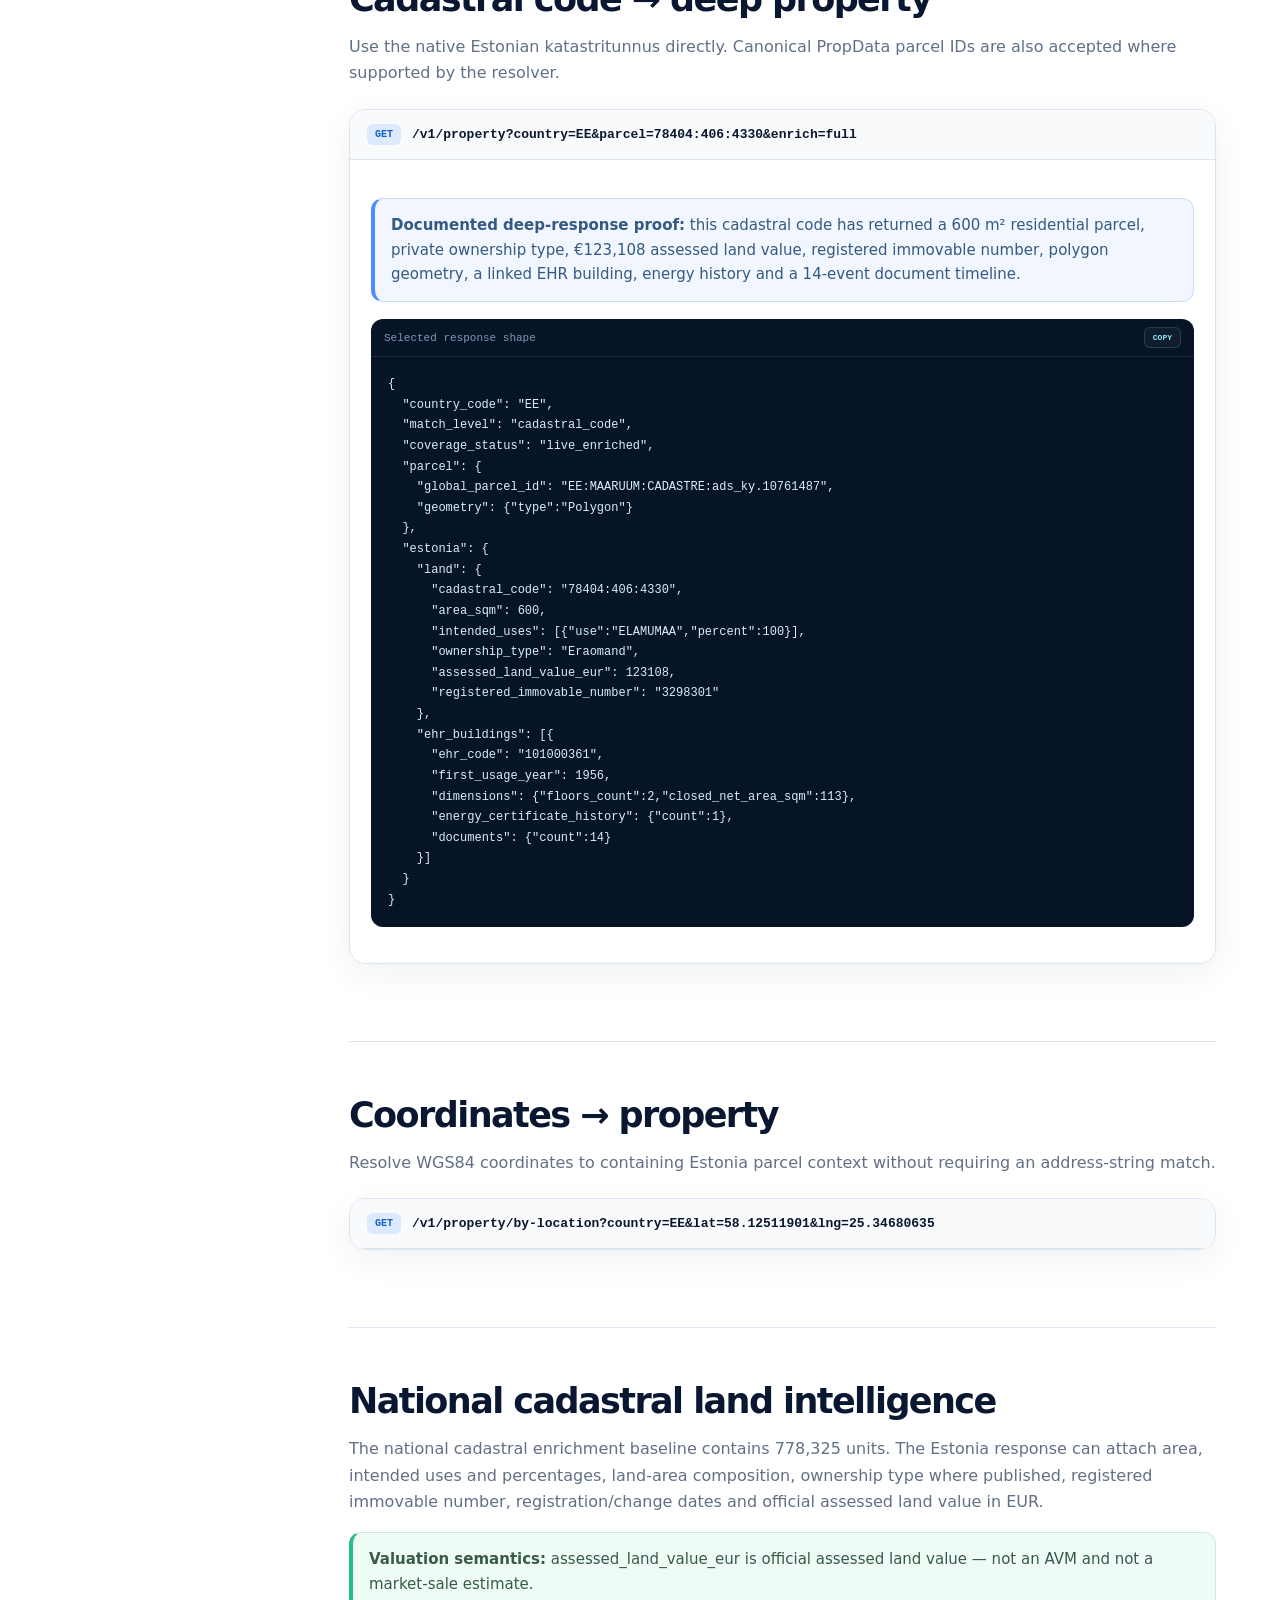
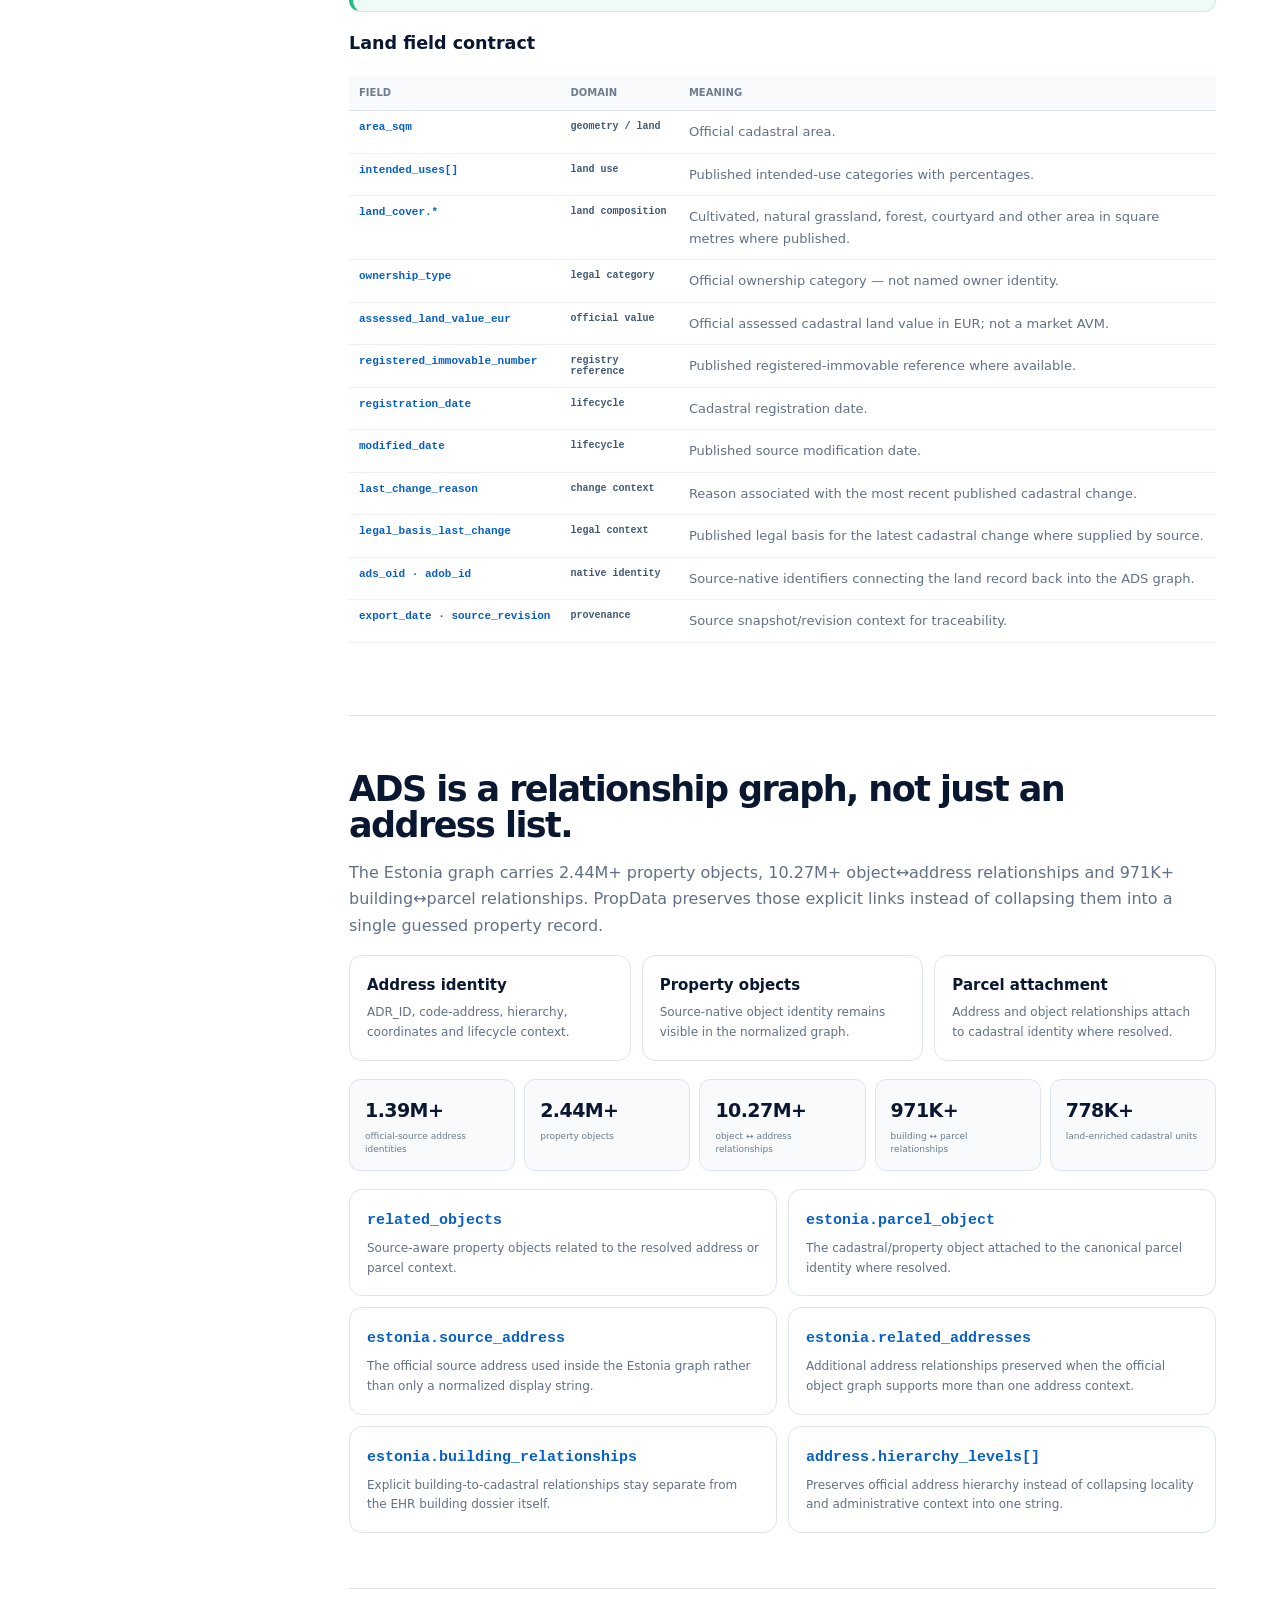
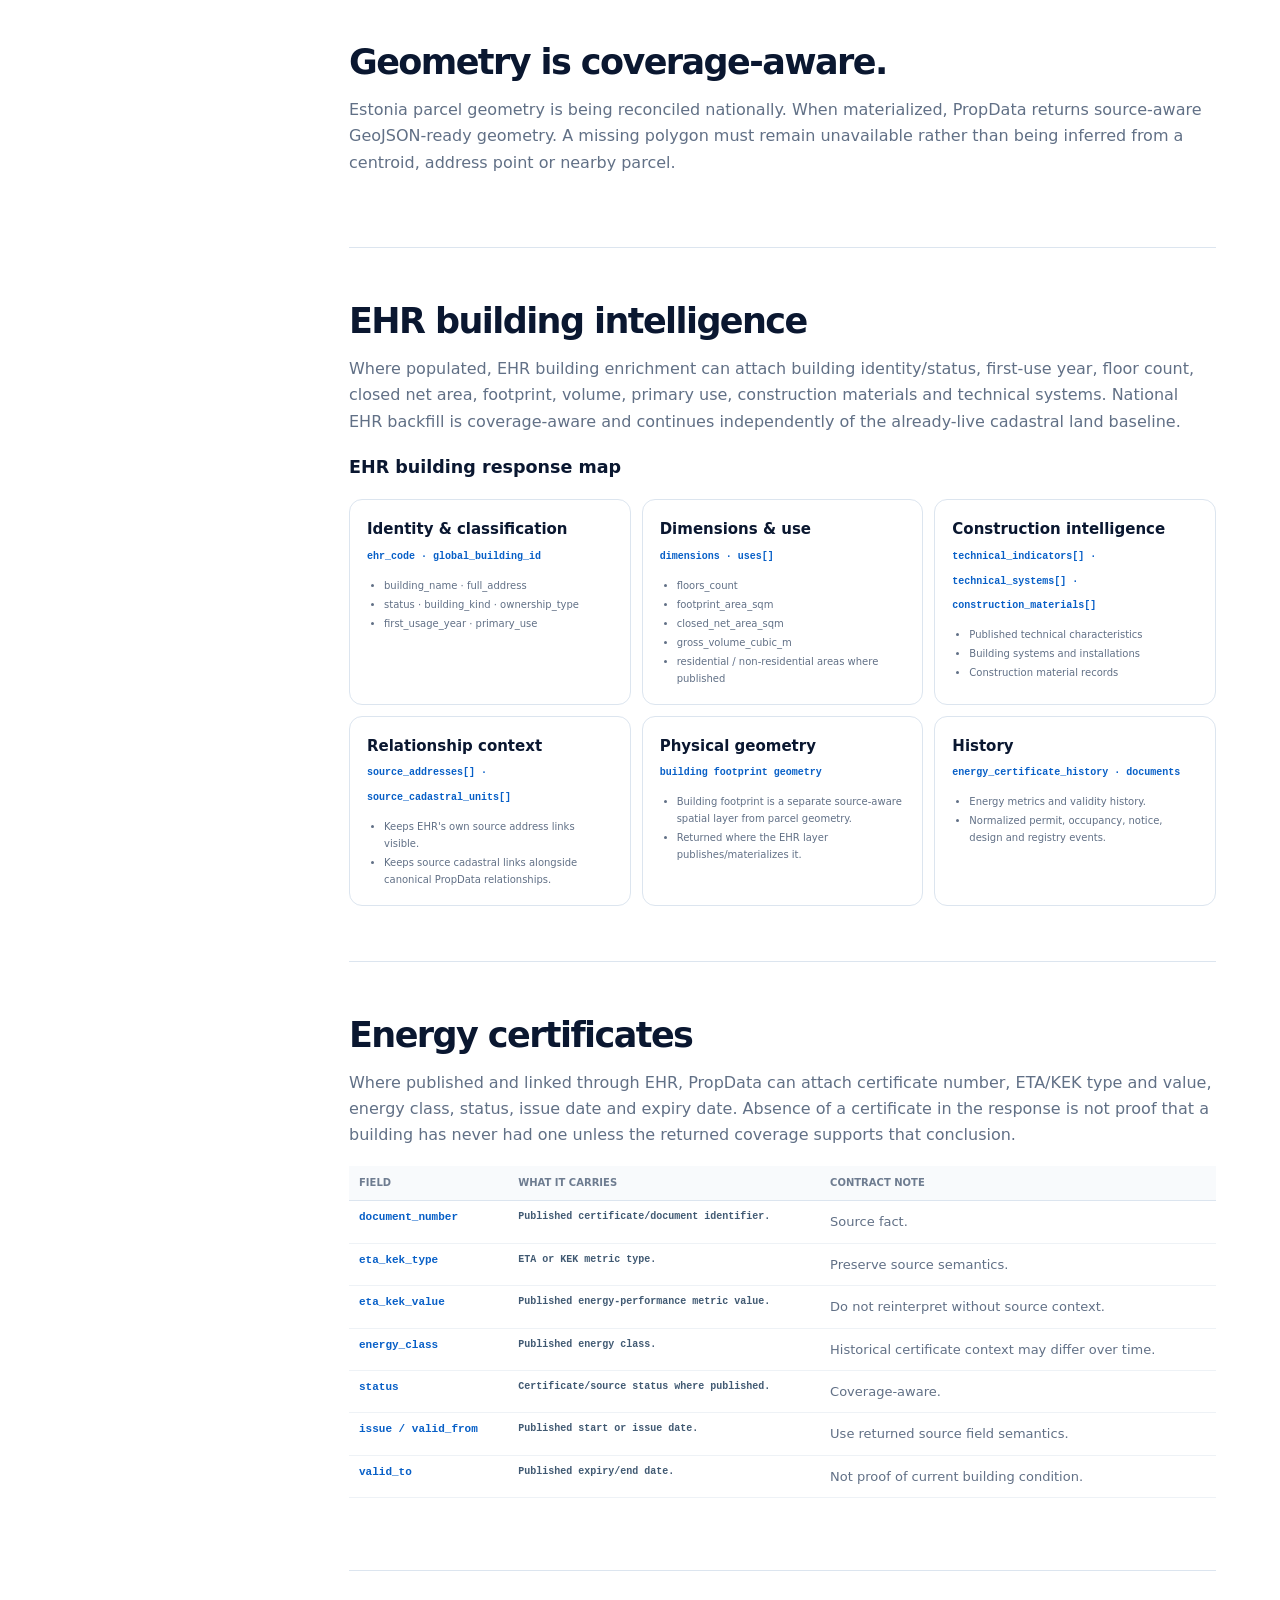
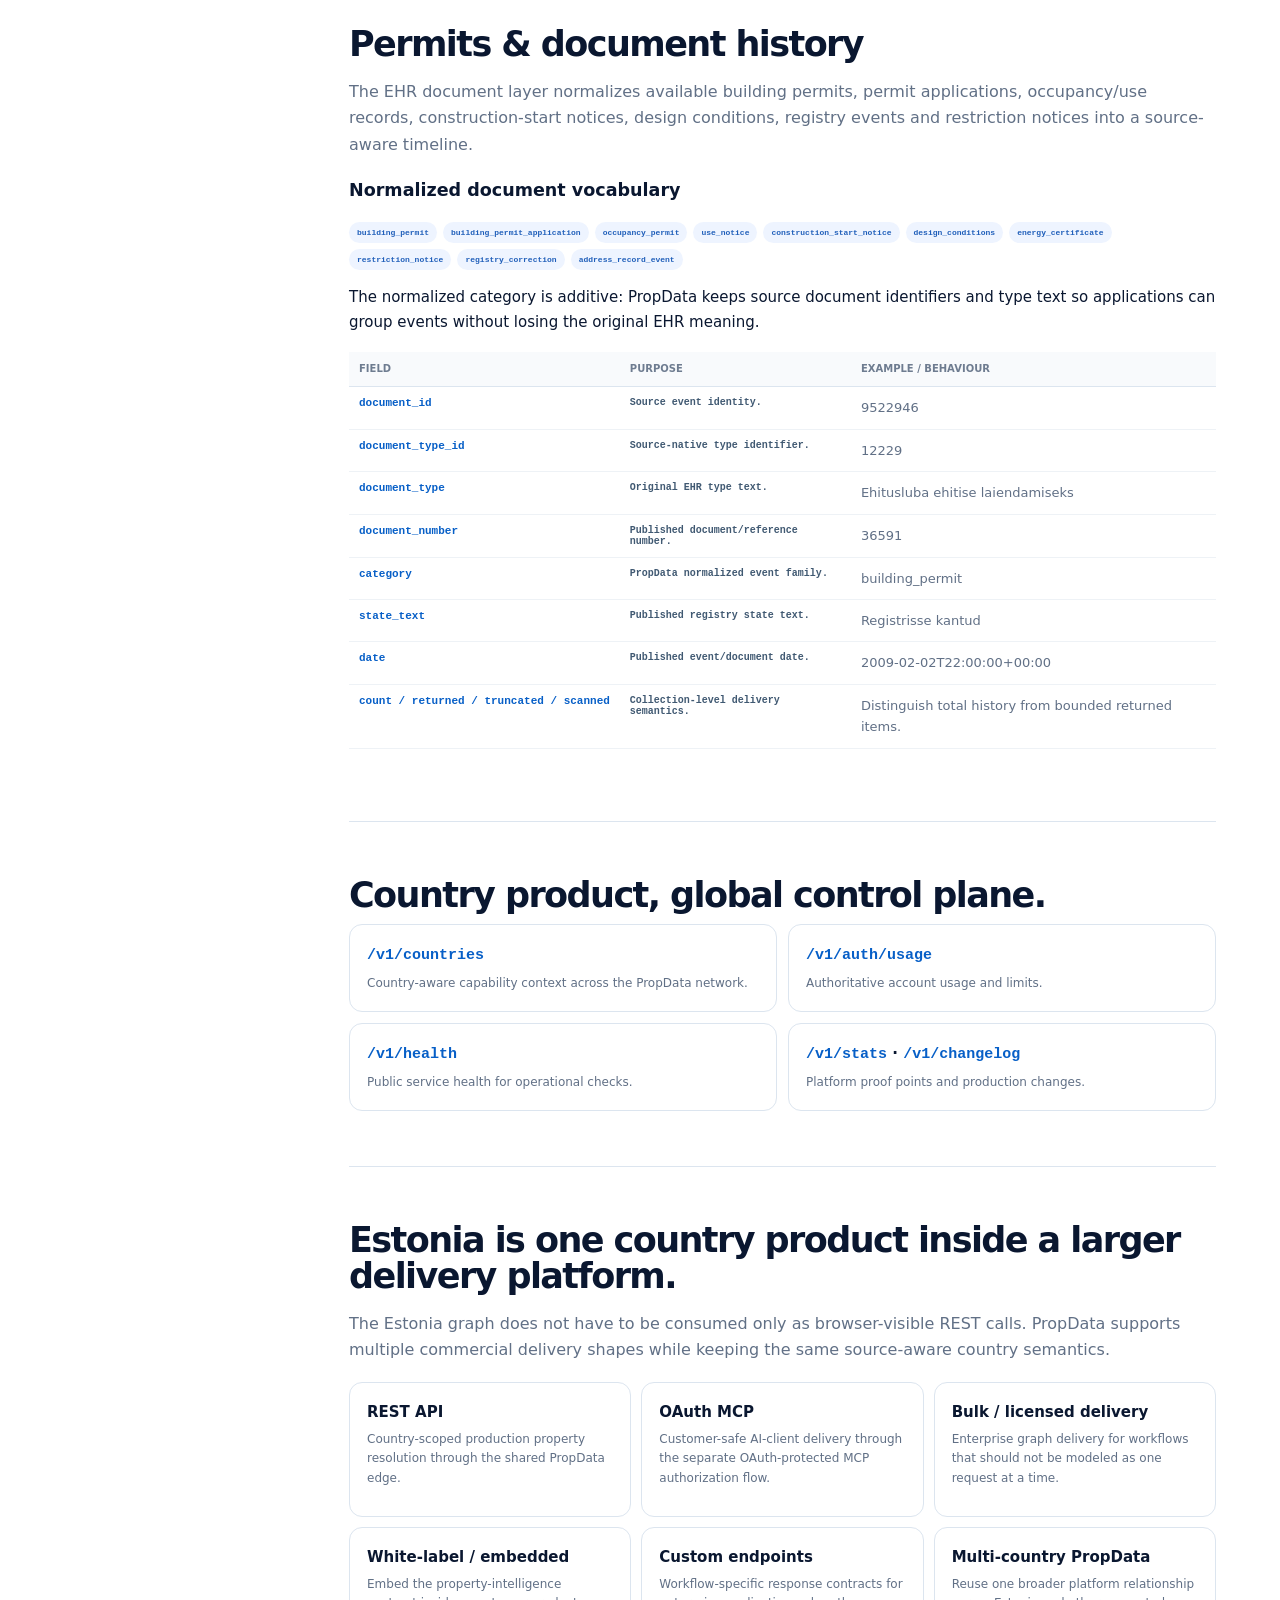
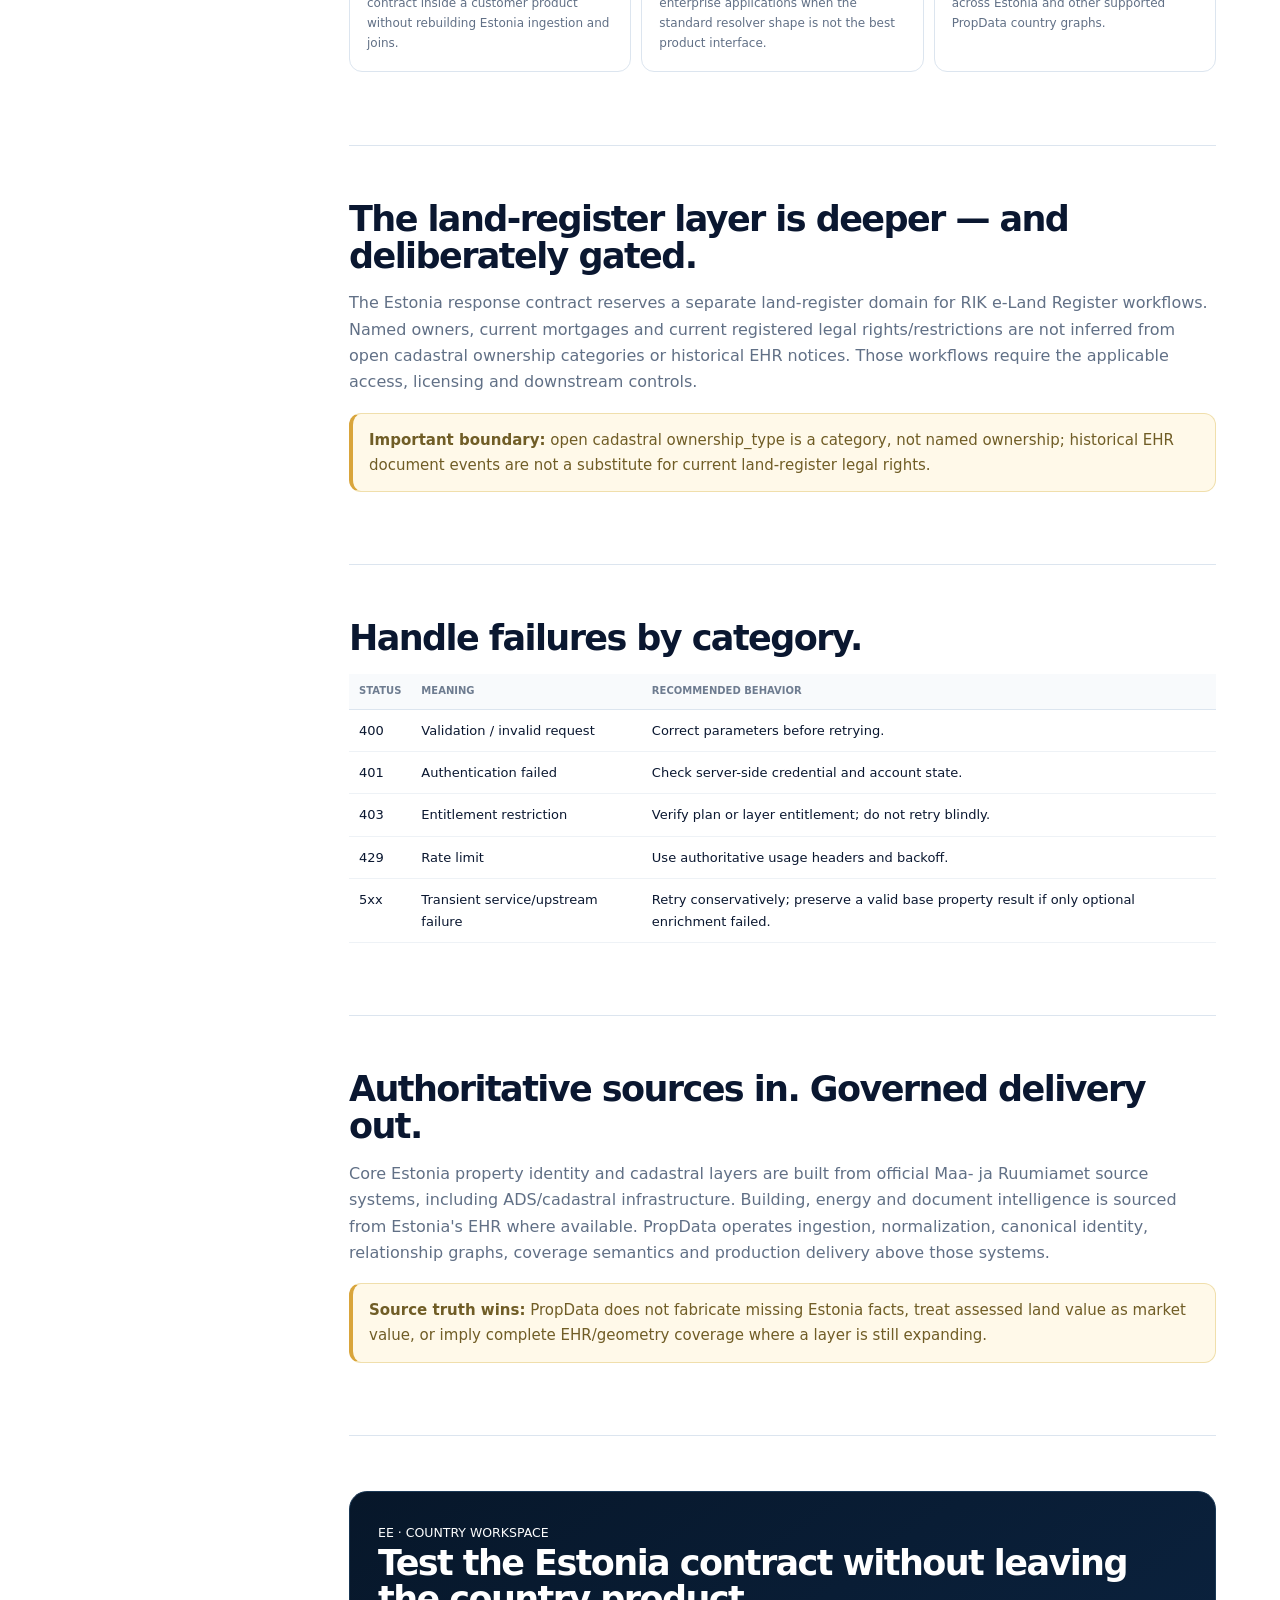
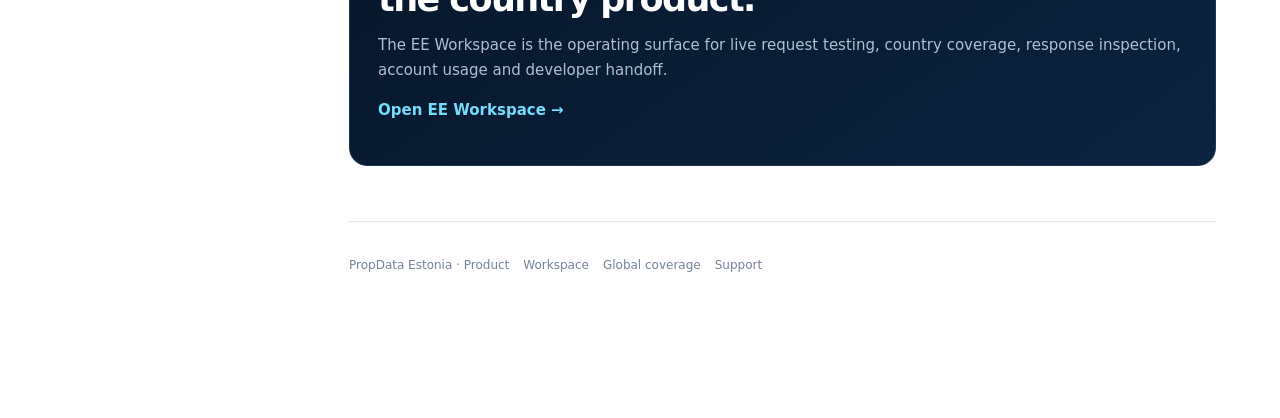
==== commit 4c0afdb2: "Add PropTechUSA GA4 to estonia surface" ====
--- a/docs.html
+++ b/docs.html
@@ -1,6 +1,8 @@
 <!doctype html>
 <html lang="en">
 <head>
+<script defer src="https://www.proptechusa.ai/network-analytics.js" data-proptech-surface="estonia"></script>
+
 <meta charset="utf-8"><meta name="viewport" content="width=device-width,initial-scale=1,viewport-fit=cover">
 <title>PropData Estonia API Docs | Cadastral Land, Buildings, Energy & Permits</title>
 <meta name="description" content="Production documentation for PropData Estonia: official addresses, cadastral land intelligence, assessed value, geometry, ADS relationships, EHR buildings, energy certificates and document history.">
